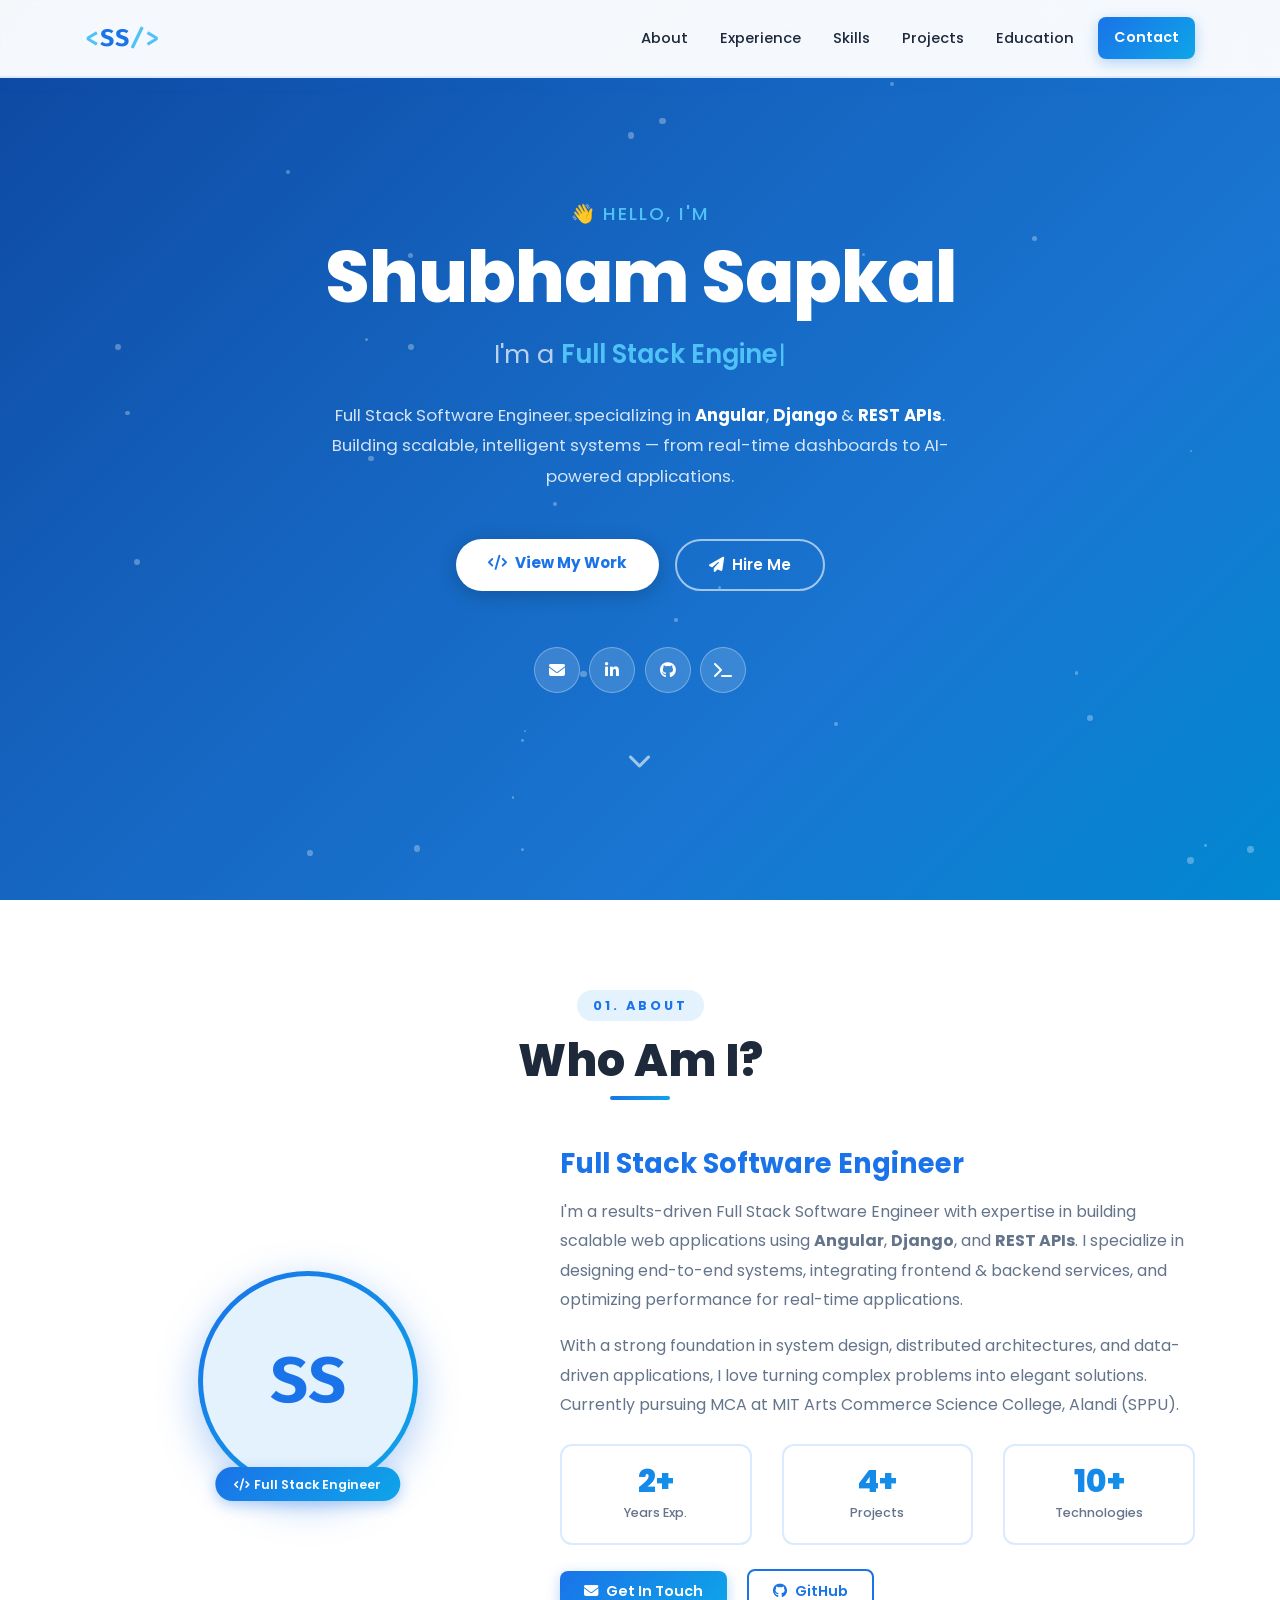
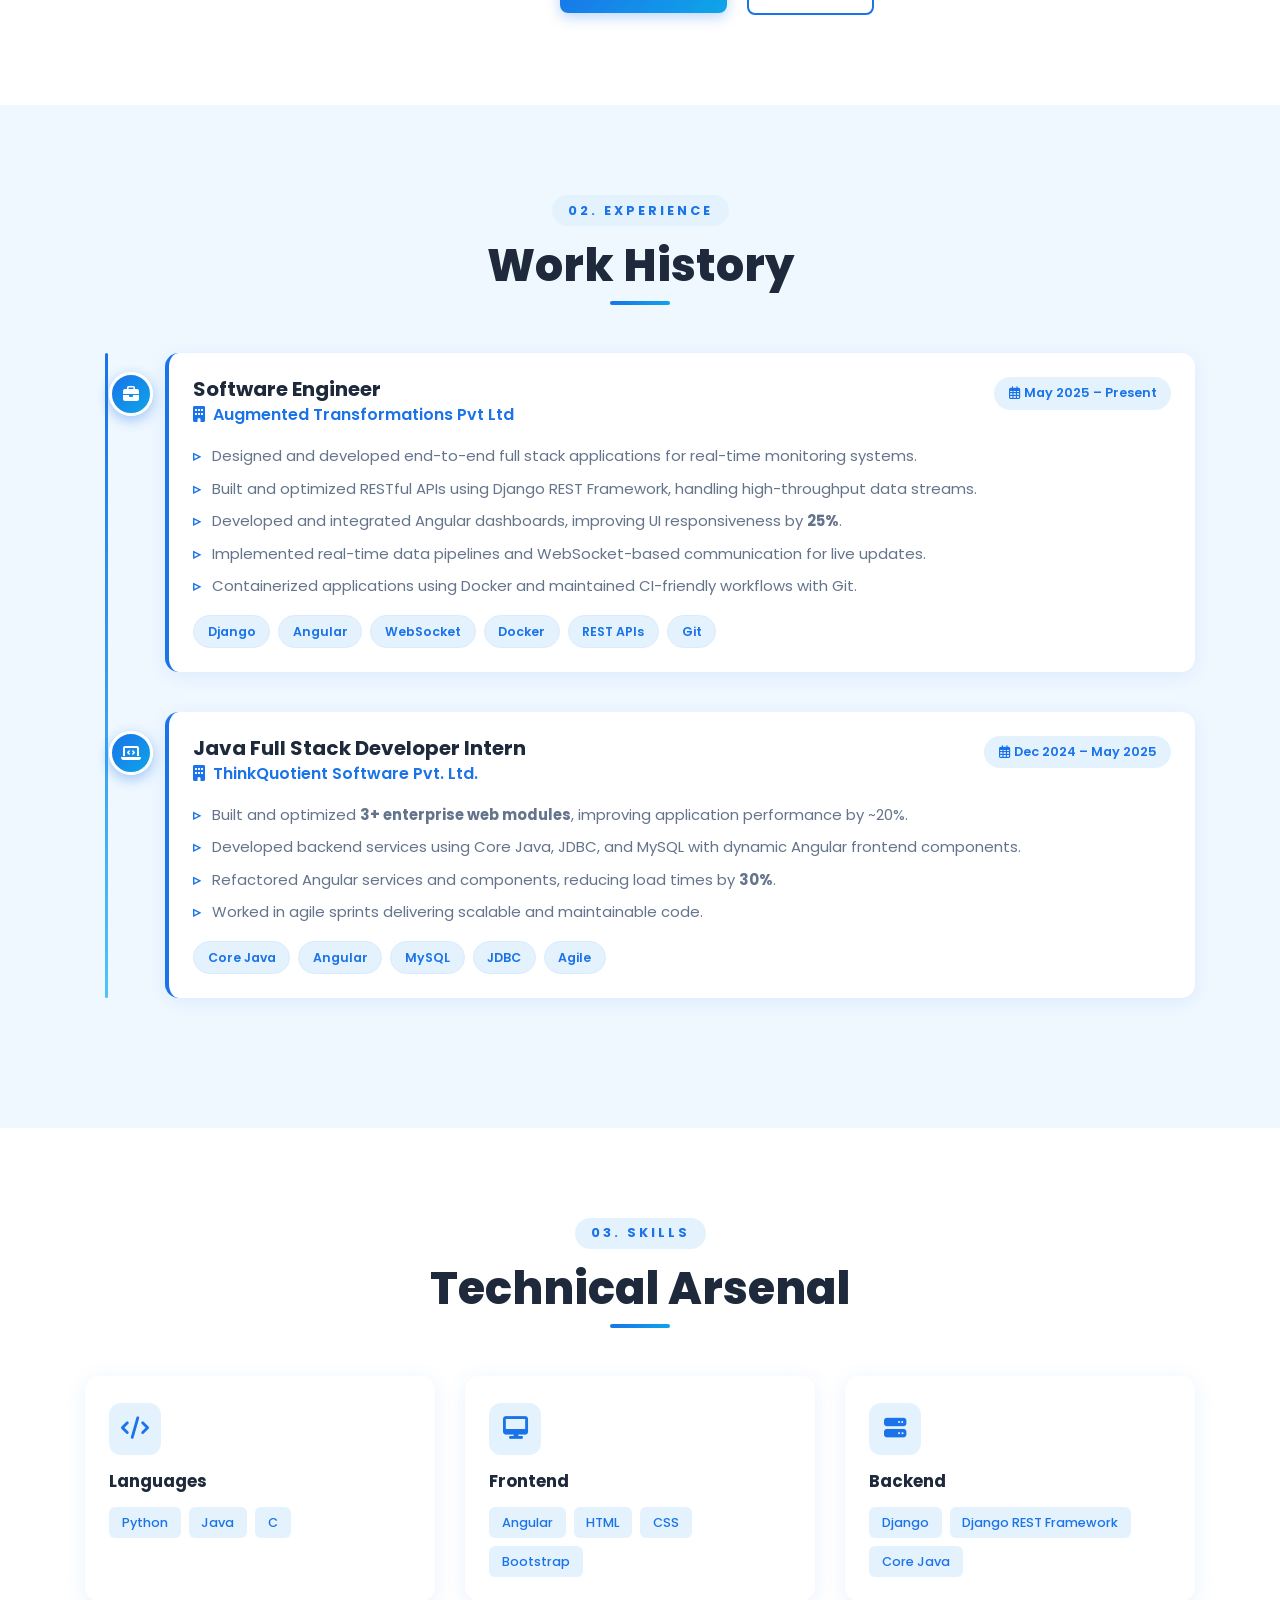
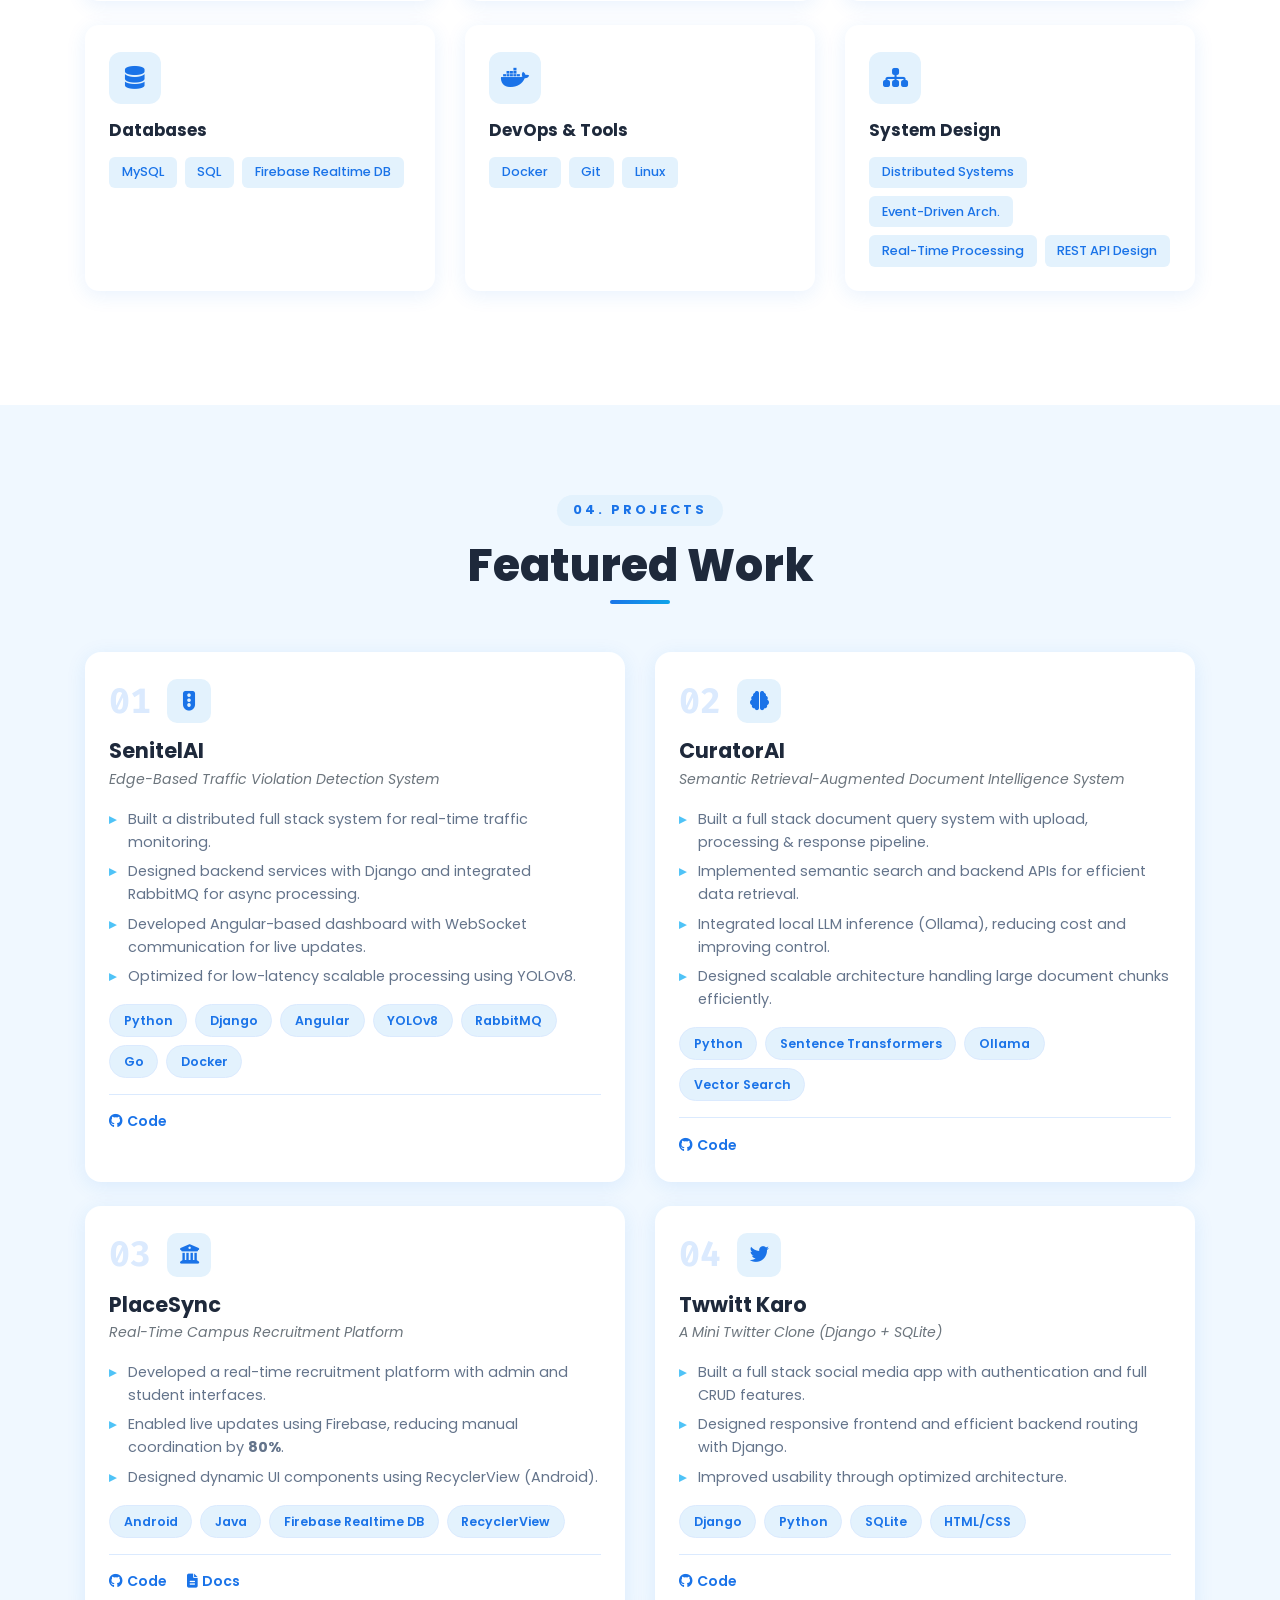
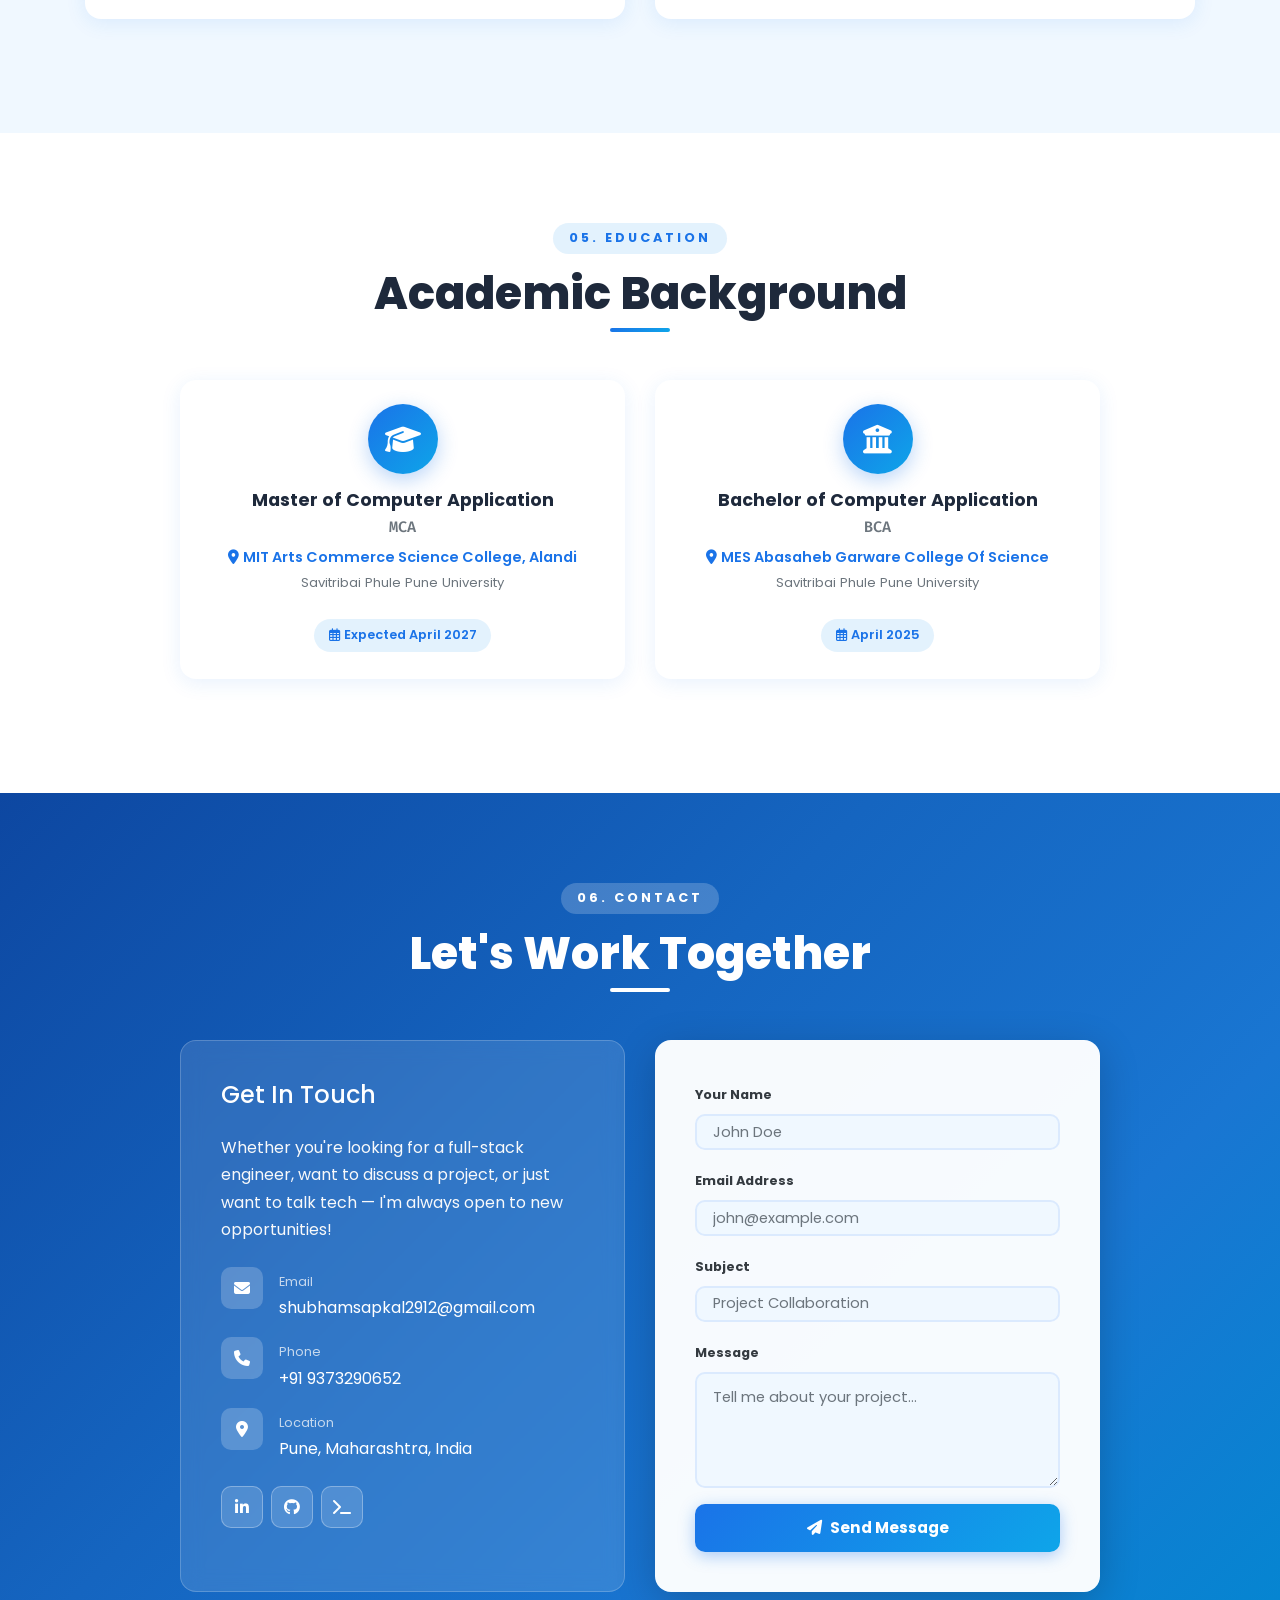
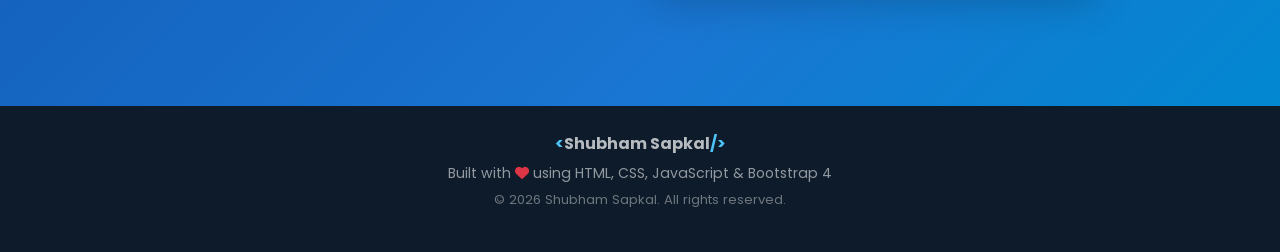
==== index.html @ 5c46eced "updated links" ====
<!DOCTYPE html>
<html lang="en">
<head>
  <meta charset="UTF-8"/>
  <meta name="viewport" content="width=device-width, initial-scale=1.0"/>
  <title>Shubham Sapkal | Full Stack Engineer</title>
  <link rel="stylesheet" href="https://stackpath.bootstrapcdn.com/bootstrap/4.5.2/css/bootstrap.min.css"/>
  <link rel="stylesheet" href="https://cdnjs.cloudflare.com/ajax/libs/font-awesome/6.4.0/css/all.min.css"/>
  <link href="https://fonts.googleapis.com/css2?family=Poppins:wght@300;400;500;600;700;800&family=Fira+Code:wght@400;600&display=swap" rel="stylesheet"/>
  <link rel="stylesheet" href="styles.css"/>
</head>
<body data-spy="scroll" data-target="#mainNavbar" data-offset="80">

<!-- NAVBAR -->
<nav class="navbar navbar-expand-lg navbar-light fixed-top" id="mainNavbar">
  <div class="container">
    <a class="navbar-brand font-weight-bold" href="#hero">
      <span class="brand-bracket">&lt;</span>SS<span class="brand-bracket">/&gt;</span>
    </a>
    <button class="navbar-toggler" type="button" data-toggle="collapse" data-target="#navbarNav">
      <span class="navbar-toggler-icon"></span>
    </button>
    <div class="collapse navbar-collapse" id="navbarNav">
      <ul class="navbar-nav ml-auto align-items-center">
        <li class="nav-item"><a class="nav-link" href="#about">About</a></li>
        <li class="nav-item"><a class="nav-link" href="#experience">Experience</a></li>
        <li class="nav-item"><a class="nav-link" href="#skills">Skills</a></li>
        <li class="nav-item"><a class="nav-link" href="#projects">Projects</a></li>
        <li class="nav-item"><a class="nav-link" href="#education">Education</a></li>
        <li class="nav-item ml-2"><a class="btn btn-primary-custom btn-sm px-3" href="#contact">Contact</a></li>
      </ul>
    </div>
  </div>
</nav>

<!-- HERO -->
<section id="hero" class="hero-section">
  <div class="hero-particles" id="heroParticles"></div>
  <div class="container text-center position-relative">
    <p class="hero-greeting mb-2">👋 Hello, I'm</p>
    <h1 class="hero-name mb-3">Shubham Sapkal</h1>
    <div class="typewriter-wrap mb-4">
      <span class="typing-label">I'm a </span><span id="typingText"></span><span class="cursor-blink">|</span>
    </div>
    <p class="hero-desc mx-auto mb-5">
      Full Stack Software Engineer specializing in <strong>Angular</strong>, <strong>Django</strong> &amp; <strong>REST APIs</strong>.
      Building scalable, intelligent systems — from real-time dashboards to AI-powered applications.
    </p>
    <div class="d-flex justify-content-center flex-wrap mb-5">
      <a href="#projects" class="btn btn-hero-primary mr-3 mb-2"><i class="fas fa-code mr-2"></i>View My Work</a>
      <a href="#contact" class="btn btn-hero-outline mb-2"><i class="fas fa-paper-plane mr-2"></i>Hire Me</a>
    </div>
    <div class="hero-socials d-flex justify-content-center">
      <a href="mailto:shubhamsapkal2912@gmail.com" class="social-btn" title="Email"><i class="fas fa-envelope"></i></a>
      <a href="https://linkedin.com/in/YOUR-PROFILE" target="_blank" class="social-btn" title="LinkedIn"><i class="fab fa-linkedin-in"></i></a>
      <a href="https://github.com/YOUR-USERNAME" target="_blank" class="social-btn" title="GitHub"><i class="fab fa-github"></i></a>
      <a href="https://leetcode.com/YOUR-USERNAME" target="_blank" class="social-btn" title="LeetCode"><i class="fas fa-terminal"></i></a>
    </div>
    <div class="scroll-indicator mt-5"><a href="#about"><i class="fas fa-chevron-down"></i></a></div>
  </div>
</section>

<!-- ABOUT -->
<section id="about" class="section-pad bg-white">
  <div class="container">
    <div class="section-header text-center mb-5">
      <span class="section-tag">01. About</span>
      <h2 class="section-title">Who Am I?</h2>
      <div class="title-line mx-auto"></div>
    </div>
    <div class="row align-items-center">
      <div class="col-lg-5 mb-5 mb-lg-0 text-center">
        <div class="avatar-wrapper mx-auto">
          <div class="avatar-ring">
            <div class="avatar-inner"><span class="avatar-initials">SS</span></div>
          </div>
          <div class="avatar-badge"><i class="fas fa-code mr-1"></i>Full Stack Engineer</div>
        </div>
      </div>
      <div class="col-lg-7">
        <h3 class="about-heading mb-3">Full Stack Software Engineer</h3>
        <p class="about-text">I'm a results-driven Full Stack Software Engineer with expertise in building scalable web applications using <strong>Angular</strong>, <strong>Django</strong>, and <strong>REST APIs</strong>. I specialize in designing end-to-end systems, integrating frontend &amp; backend services, and optimizing performance for real-time applications.</p>
        <p class="about-text">With a strong foundation in system design, distributed architectures, and data-driven applications, I love turning complex problems into elegant solutions. Currently pursuing MCA at MIT Arts Commerce Science College, Alandi (SPPU).</p>
        <div class="row mt-4">
          <div class="col-4 text-center"><div class="stat-card"><div class="stat-number">2+</div><div class="stat-label">Years Exp.</div></div></div>
          <div class="col-4 text-center"><div class="stat-card"><div class="stat-number">4+</div><div class="stat-label">Projects</div></div></div>
          <div class="col-4 text-center"><div class="stat-card"><div class="stat-number">10+</div><div class="stat-label">Technologies</div></div></div>
        </div>
        <div class="mt-4">
          <a href="mailto:shubhamsapkal2912@gmail.com" class="btn btn-primary-custom mr-3"><i class="fas fa-envelope mr-2"></i>Get In Touch</a>
          <a href="https://github.com/YOUR-USERNAME" target="_blank" class="btn btn-outline-custom"><i class="fab fa-github mr-2"></i>GitHub</a>
        </div>
      </div>
    </div>
  </div>
</section>

<!-- EXPERIENCE -->
<section id="experience" class="section-pad bg-light-custom">
  <div class="container">
    <div class="section-header text-center mb-5">
      <span class="section-tag">02. Experience</span>
      <h2 class="section-title">Work History</h2>
      <div class="title-line mx-auto"></div>
    </div>
    <div class="timeline">
      <!-- Job 1 -->
      <div class="timeline-item animate-on-scroll">
        <div class="timeline-dot"><i class="fas fa-briefcase"></i></div>
        <div class="timeline-card card border-0 shadow-sm">
          <div class="card-body p-4">
            <div class="d-flex flex-wrap justify-content-between align-items-start mb-2">
              <div>
                <h4 class="exp-title mb-1">Software Engineer</h4>
                <h5 class="exp-company mb-1"><i class="fas fa-building mr-2"></i>Augmented Transformations Pvt Ltd</h5>
              </div>
              <span class="badge-date"><i class="far fa-calendar-alt mr-1"></i>May 2025 – Present</span>
            </div>
            <ul class="exp-list mt-3">
              <li>Designed and developed end-to-end full stack applications for real-time monitoring systems.</li>
              <li>Built and optimized RESTful APIs using Django REST Framework, handling high-throughput data streams.</li>
              <li>Developed and integrated Angular dashboards, improving UI responsiveness by <strong>25%</strong>.</li>
              <li>Implemented real-time data pipelines and WebSocket-based communication for live updates.</li>
              <li>Containerized applications using Docker and maintained CI-friendly workflows with Git.</li>
            </ul>
            <div class="tech-pills mt-3">
              <span>Django</span><span>Angular</span><span>WebSocket</span><span>Docker</span><span>REST APIs</span><span>Git</span>
            </div>
          </div>
        </div>
      </div>
      <!-- Job 2 -->
      <div class="timeline-item animate-on-scroll">
        <div class="timeline-dot"><i class="fas fa-laptop-code"></i></div>
        <div class="timeline-card card border-0 shadow-sm">
          <div class="card-body p-4">
            <div class="d-flex flex-wrap justify-content-between align-items-start mb-2">
              <div>
                <h4 class="exp-title mb-1">Java Full Stack Developer Intern</h4>
                <h5 class="exp-company mb-1"><i class="fas fa-building mr-2"></i>ThinkQuotient Software Pvt. Ltd.</h5>
              </div>
              <span class="badge-date"><i class="far fa-calendar-alt mr-1"></i>Dec 2024 – May 2025</span>
            </div>
            <ul class="exp-list mt-3">
              <li>Built and optimized <strong>3+ enterprise web modules</strong>, improving application performance by ~20%.</li>
              <li>Developed backend services using Core Java, JDBC, and MySQL with dynamic Angular frontend components.</li>
              <li>Refactored Angular services and components, reducing load times by <strong>30%</strong>.</li>
              <li>Worked in agile sprints delivering scalable and maintainable code.</li>
            </ul>
            <div class="tech-pills mt-3">
              <span>Core Java</span><span>Angular</span><span>MySQL</span><span>JDBC</span><span>Agile</span>
            </div>
          </div>
        </div>
      </div>
    </div>
  </div>
</section>

<!-- SKILLS -->
<section id="skills" class="section-pad bg-white">
  <div class="container">
    <div class="section-header text-center mb-5">
      <span class="section-tag">03. Skills</span>
      <h2 class="section-title">Technical Arsenal</h2>
      <div class="title-line mx-auto"></div>
    </div>
    <div class="row">
      <div class="col-md-6 col-lg-4 mb-4 animate-on-scroll">
        <div class="skill-card card border-0 shadow-sm h-100"><div class="card-body p-4">
          <div class="skill-icon-wrap mb-3"><i class="fas fa-code"></i></div>
          <h5 class="skill-card-title">Languages</h5>
          <div class="skill-tags"><span>Python</span><span>Java</span><span>C</span></div>
        </div></div>
      </div>
      <div class="col-md-6 col-lg-4 mb-4 animate-on-scroll">
        <div class="skill-card card border-0 shadow-sm h-100"><div class="card-body p-4">
          <div class="skill-icon-wrap mb-3"><i class="fas fa-desktop"></i></div>
          <h5 class="skill-card-title">Frontend</h5>
          <div class="skill-tags"><span>Angular</span><span>HTML</span><span>CSS</span><span>Bootstrap</span></div>
        </div></div>
      </div>
      <div class="col-md-6 col-lg-4 mb-4 animate-on-scroll">
        <div class="skill-card card border-0 shadow-sm h-100"><div class="card-body p-4">
          <div class="skill-icon-wrap mb-3"><i class="fas fa-server"></i></div>
          <h5 class="skill-card-title">Backend</h5>
          <div class="skill-tags"><span>Django</span><span>Django REST Framework</span><span>Core Java</span></div>
        </div></div>
      </div>
      <div class="col-md-6 col-lg-4 mb-4 animate-on-scroll">
        <div class="skill-card card border-0 shadow-sm h-100"><div class="card-body p-4">
          <div class="skill-icon-wrap mb-3"><i class="fas fa-database"></i></div>
          <h5 class="skill-card-title">Databases</h5>
          <div class="skill-tags"><span>MySQL</span><span>SQL</span><span>Firebase Realtime DB</span></div>
        </div></div>
      </div>
      <div class="col-md-6 col-lg-4 mb-4 animate-on-scroll">
        <div class="skill-card card border-0 shadow-sm h-100"><div class="card-body p-4">
          <div class="skill-icon-wrap mb-3"><i class="fab fa-docker"></i></div>
          <h5 class="skill-card-title">DevOps &amp; Tools</h5>
          <div class="skill-tags"><span>Docker</span><span>Git</span><span>Linux</span></div>
        </div></div>
      </div>
      <div class="col-md-6 col-lg-4 mb-4 animate-on-scroll">
        <div class="skill-card card border-0 shadow-sm h-100"><div class="card-body p-4">
          <div class="skill-icon-wrap mb-3"><i class="fas fa-sitemap"></i></div>
          <h5 class="skill-card-title">System Design</h5>
          <div class="skill-tags"><span>Distributed Systems</span><span>Event-Driven Arch.</span><span>Real-Time Processing</span><span>REST API Design</span></div>
        </div></div>
      </div>
    </div>
  </div>
</section>

<!-- PROJECTS -->
<section id="projects" class="section-pad bg-light-custom">
  <div class="container">
    <div class="section-header text-center mb-5">
      <span class="section-tag">04. Projects</span>
      <h2 class="section-title">Featured Work</h2>
      <div class="title-line mx-auto"></div>
    </div>
    <div class="row">
      <!-- P1 -->
      <div class="col-lg-6 mb-4 animate-on-scroll">
        <div class="project-card card border-0 shadow-sm h-100"><div class="card-body p-4">
          <div class="d-flex align-items-center mb-3"><div class="proj-num">01</div><div class="proj-icon ml-3"><i class="fas fa-traffic-light"></i></div></div>
          <h4 class="proj-title">SenitelAI</h4>
          <p class="proj-subtitle text-muted mb-3">Edge-Based Traffic Violation Detection System</p>
          <ul class="proj-desc-list">
            <li>Built a distributed full stack system for real-time traffic monitoring.</li>
            <li>Designed backend services with Django and integrated RabbitMQ for async processing.</li>
            <li>Developed Angular-based dashboard with WebSocket communication for live updates.</li>
            <li>Optimized for low-latency scalable processing using YOLOv8.</li>
          </ul>
          <div class="tech-pills mt-3"><span>Python</span><span>Django</span><span>Angular</span><span>YOLOv8</span><span>RabbitMQ</span><span>Go</span><span>Docker</span></div>
          <div class="proj-links mt-3"><a href="https://github.com/shubhamsapkal2912/SenitelAI" target="_blank" class="proj-link"><i class="fab fa-github mr-1"></i>Code</a></div>
        </div></div>
      </div>
      <!-- P2 -->
      <div class="col-lg-6 mb-4 animate-on-scroll">
        <div class="project-card card border-0 shadow-sm h-100"><div class="card-body p-4">
          <div class="d-flex align-items-center mb-3"><div class="proj-num">02</div><div class="proj-icon ml-3"><i class="fas fa-brain"></i></div></div>
          <h4 class="proj-title">CuratorAI</h4>
          <p class="proj-subtitle text-muted mb-3">Semantic Retrieval-Augmented Document Intelligence System</p>
          <ul class="proj-desc-list">
            <li>Built a full stack document query system with upload, processing &amp; response pipeline.</li>
            <li>Implemented semantic search and backend APIs for efficient data retrieval.</li>
            <li>Integrated local LLM inference (Ollama), reducing cost and improving control.</li>
            <li>Designed scalable architecture handling large document chunks efficiently.</li>
          </ul>
          <div class="tech-pills mt-3"><span>Python</span><span>Sentence Transformers</span><span>Ollama</span><span>Vector Search</span></div>
          <div class="proj-links mt-3"><a href="https://github.com/shubhamsapkal2912/CuratorAI" target="_blank" class="proj-link"><i class="fab fa-github mr-1"></i>Code</a></div>
        </div></div>
      </div>
      <!-- P3 -->
      <div class="col-lg-6 mb-4 animate-on-scroll">
        <div class="project-card card border-0 shadow-sm h-100"><div class="card-body p-4">
          <div class="d-flex align-items-center mb-3"><div class="proj-num">03</div><div class="proj-icon ml-3"><i class="fas fa-university"></i></div></div>
          <h4 class="proj-title">PlaceSync</h4>
          <p class="proj-subtitle text-muted mb-3">Real-Time Campus Recruitment Platform</p>
          <ul class="proj-desc-list">
            <li>Developed a real-time recruitment platform with admin and student interfaces.</li>
            <li>Enabled live updates using Firebase, reducing manual coordination by <strong>80%</strong>.</li>
            <li>Designed dynamic UI components using RecyclerView (Android).</li>
          </ul>
          <div class="tech-pills mt-3"><span>Android</span><span>Java</span><span>Firebase Realtime DB</span><span>RecyclerView</span></div>
          <div class="proj-links mt-3">
            <a href="https://github.com/shubhamsapkal2912/Student" target="_blank" class="proj-link mr-3"><i class="fab fa-github mr-1"></i>Code</a>
            <a href="https://github.com/shubhamsapkal2912/admin" target="_blank" class="proj-link"><i class="fas fa-file-alt mr-1"></i>Docs</a>
          </div>
        </div></div>
      </div>
      <!-- P4 -->
      <div class="col-lg-6 mb-4 animate-on-scroll">
        <div class="project-card card border-0 shadow-sm h-100"><div class="card-body p-4">
          <div class="d-flex align-items-center mb-3"><div class="proj-num">04</div><div class="proj-icon ml-3"><i class="fab fa-twitter"></i></div></div>
          <h4 class="proj-title">Twwitt Karo</h4>
          <p class="proj-subtitle text-muted mb-3">A Mini Twitter Clone (Django + SQLite)</p>
          <ul class="proj-desc-list">
            <li>Built a full stack social media app with authentication and full CRUD features.</li>
            <li>Designed responsive frontend and efficient backend routing with Django.</li>
            <li>Improved usability through optimized architecture.</li>
          </ul>
          <div class="tech-pills mt-3"><span>Django</span><span>Python</span><span>SQLite</span><span>HTML/CSS</span></div>
          <div class="proj-links mt-3"><a href="https://github.com/shubhamsapkal2912/Twwitt-Karo" target="_blank" class="proj-link"><i class="fab fa-github mr-1"></i>Code</a></div>
        </div></div>
      </div>
    </div>
  </div>
</section>

<!-- EDUCATION -->
<section id="education" class="section-pad bg-white">
  <div class="container">
    <div class="section-header text-center mb-5">
      <span class="section-tag">05. Education</span>
      <h2 class="section-title">Academic Background</h2>
      <div class="title-line mx-auto"></div>
    </div>
    <div class="row justify-content-center">
      <div class="col-lg-5 mb-4 animate-on-scroll">
        <div class="edu-card card border-0 shadow-sm h-100"><div class="card-body p-4 text-center">
          <div class="edu-icon mb-3"><i class="fas fa-graduation-cap"></i></div>
          <h5 class="edu-degree">Master of Computer Application</h5>
          <p class="edu-degree-short text-muted mb-1">MCA</p>
          <p class="edu-college"><i class="fas fa-map-marker-alt mr-1"></i>MIT Arts Commerce Science College, Alandi</p>
          <p class="edu-univ text-muted small">Savitribai Phule Pune University</p>
          <span class="badge-date mt-2 d-inline-block"><i class="far fa-calendar-alt mr-1"></i>Expected April 2027</span>
        </div></div>
      </div>
      <div class="col-lg-5 mb-4 animate-on-scroll">
        <div class="edu-card card border-0 shadow-sm h-100"><div class="card-body p-4 text-center">
          <div class="edu-icon mb-3"><i class="fas fa-university"></i></div>
          <h5 class="edu-degree">Bachelor of Computer Application</h5>
          <p class="edu-degree-short text-muted mb-1">BCA</p>
          <p class="edu-college"><i class="fas fa-map-marker-alt mr-1"></i>MES Abasaheb Garware College Of Science</p>
          <p class="edu-univ text-muted small">Savitribai Phule Pune University</p>
          <span class="badge-date mt-2 d-inline-block"><i class="far fa-calendar-alt mr-1"></i>April 2025</span>
        </div></div>
      </div>
    </div>
  </div>
</section>

<!-- CONTACT -->
<section id="contact" class="section-pad contact-section">
  <div class="container">
    <div class="section-header text-center mb-5">
      <span class="section-tag section-tag-white">06. Contact</span>
      <h2 class="section-title text-white">Let's Work Together</h2>
      <div class="title-line mx-auto" style="background:#fff;"></div>
    </div>
    <div class="row justify-content-center">
      <div class="col-lg-5 mb-4 animate-on-scroll">
        <div class="contact-info-card h-100">
          <h4 class="mb-4 text-white">Get In Touch</h4>
          <p class="text-light mb-4">Whether you're looking for a full-stack engineer, want to discuss a project, or just want to talk tech — I'm always open to new opportunities!</p>
          <div class="contact-detail-item">
            <div class="contact-det-icon"><i class="fas fa-envelope"></i></div>
            <div>
              <small class="text-light" style="opacity:.75;">Email</small>
              <p class="mb-0"><a href="mailto:shubhamsapkal2912@gmail.com" class="text-white">shubhamsapkal2912@gmail.com</a></p>
            </div>
          </div>
          <div class="contact-detail-item mt-3">
            <div class="contact-det-icon"><i class="fas fa-phone"></i></div>
            <div><small class="text-light" style="opacity:.75;">Phone</small><p class="mb-0 text-white">+91 9373290652</p></div>
          </div>
          <div class="contact-detail-item mt-3">
            <div class="contact-det-icon"><i class="fas fa-map-marker-alt"></i></div>
            <div><small class="text-light" style="opacity:.75;">Location</small><p class="mb-0 text-white">Pune, Maharashtra, India</p></div>
          </div>
          <div class="mt-4 d-flex">
            <a href="https://linkedin.com/in/YOUR-PROFILE" target="_blank" class="contact-social-btn mr-2"><i class="fab fa-linkedin-in"></i></a>
            <a href="https://github.com/YOUR-USERNAME" target="_blank" class="contact-social-btn mr-2"><i class="fab fa-github"></i></a>
            <a href="https://leetcode.com/YOUR-USERNAME" target="_blank" class="contact-social-btn"><i class="fas fa-terminal"></i></a>
          </div>
        </div>
      </div>
      <div class="col-lg-5 mb-4 animate-on-scroll">
        <div class="contact-form-card h-100">
          <form id="contactForm" novalidate>
            <div class="form-group">
              <label class="small font-weight-bold text-dark">Your Name</label>
              <input type="text" class="form-control contact-input" id="contactName" placeholder="John Doe" required/>
            </div>
            <div class="form-group">
              <label class="small font-weight-bold text-dark">Email Address</label>
              <input type="email" class="form-control contact-input" id="contactEmail" placeholder="john@example.com" required/>
            </div>
            <div class="form-group">
              <label class="small font-weight-bold text-dark">Subject</label>
              <input type="text" class="form-control contact-input" id="contactSubject" placeholder="Project Collaboration"/>
            </div>
            <div class="form-group">
              <label class="small font-weight-bold text-dark">Message</label>
              <textarea class="form-control contact-input" id="contactMessage" rows="4" placeholder="Tell me about your project..." required></textarea>
            </div>
            <button type="submit" class="btn btn-send-msg btn-block" id="sendBtn">
              <i class="fas fa-paper-plane mr-2"></i>Send Message
            </button>
          </form>
        </div>
      </div>
    </div>
  </div>
</section>

<!-- FOOTER -->
<footer class="footer py-4">
  <div class="container text-center">
    <p class="mb-1"><span class="brand-bracket-dark">&lt;</span><strong>Shubham Sapkal</strong><span class="brand-bracket-dark">/&gt;</span></p>
    <p class="footer-text mb-0">Built with <i class="fas fa-heart text-danger"></i> using HTML, CSS, JavaScript &amp; Bootstrap 4</p>
    <p class="footer-copy mt-1">&copy; 2026 Shubham Sapkal. All rights reserved.</p>
  </div>
</footer>

<script src="https://code.jquery.com/jquery-3.5.1.slim.min.js"></script>
<script src="https://cdn.jsdelivr.net/npm/popper.js@1.16.1/dist/umd/popper.min.js"></script>
<script src="https://stackpath.bootstrapcdn.com/bootstrap/4.5.2/js/bootstrap.min.js"></script>
<script src="main.js"></script>
</body>
</html>
---- styles.css ----
:root {
  --primary-blue: #1a73e8;
  --light-blue: #4fc3f7;
  --pale-blue: #e3f2fd;
  --pale-blue-2: #f0f8ff;
  --white: #ffffff;
  --dark-text: #1e293b;
  --muted-text: #64748b;
  --border-color: #dbeafe;
  --gradient-primary: linear-gradient(135deg, #1a73e8 0%, #0ea5e9 100%);
  --gradient-hero: linear-gradient(135deg, #0d47a1 0%, #1565c0 40%, #1976d2 70%, #0288d1 100%);
  --shadow-card: 0 4px 20px rgba(26, 115, 232, 0.10);
  --shadow-hover: 0 8px 32px rgba(26, 115, 232, 0.20);
  --transition: all 0.3s ease;
}

* { margin: 0; padding: 0; box-sizing: border-box; }
html { scroll-behavior: smooth; }
body { font-family: 'Poppins', sans-serif; color: var(--dark-text); background: var(--white); overflow-x: hidden; line-height: 1.7; }

::-webkit-scrollbar { width: 6px; }
::-webkit-scrollbar-track { background: var(--pale-blue); }
::-webkit-scrollbar-thumb { background: var(--primary-blue); border-radius: 3px; }

/* ── NAVBAR ── */
#mainNavbar {
  background: rgba(255,255,255,0.96) !important;
  backdrop-filter: blur(12px);
  border-bottom: 2px solid var(--border-color);
  box-shadow: 0 2px 16px rgba(26,115,232,0.08);
  transition: var(--transition);
  padding: 0.8rem 0;
}
#mainNavbar .navbar-brand {
  font-family: 'Fira Code', monospace;
  font-size: 1.5rem; font-weight: 700;
  color: var(--primary-blue) !important;
  letter-spacing: 1px;
}
.brand-bracket { color: var(--light-blue); font-weight: 900; }

#mainNavbar .nav-link {
  color: var(--dark-text) !important;
  font-weight: 500; font-size: 0.92rem;
  padding: 0.5rem 1rem !important;
  position: relative; transition: var(--transition);
}
#mainNavbar .nav-link::after {
  content: ''; position: absolute;
  bottom: 0; left: 50%; transform: translateX(-50%);
  width: 0; height: 2px;
  background: var(--gradient-primary);
  border-radius: 2px; transition: width 0.3s ease;
}
#mainNavbar .nav-link:hover,
#mainNavbar .nav-link.active { color: var(--primary-blue) !important; }
#mainNavbar .nav-link:hover::after,
#mainNavbar .nav-link.active::after { width: 60%; }

/* ── BUTTONS ── */
.btn-primary-custom {
  background: var(--gradient-primary); color: var(--white);
  border: none; border-radius: 8px; padding: 0.65rem 1.5rem;
  font-weight: 600; font-size: 0.9rem; transition: var(--transition);
  box-shadow: 0 4px 14px rgba(26,115,232,0.3);
}
.btn-primary-custom:hover {
  transform: translateY(-2px); box-shadow: 0 6px 20px rgba(26,115,232,0.45);
  color: var(--white); text-decoration: none;
}
.btn-outline-custom {
  background: transparent; color: var(--primary-blue);
  border: 2px solid var(--primary-blue); border-radius: 8px;
  padding: 0.65rem 1.5rem; font-weight: 600; font-size: 0.9rem; transition: var(--transition);
}
.btn-outline-custom:hover {
  background: var(--primary-blue); color: var(--white);
  transform: translateY(-2px); text-decoration: none;
}

/* ── HERO ── */
.hero-section {
  min-height: 100vh; background: var(--gradient-hero);
  position: relative; overflow: hidden;
  padding-top: 80px; display: flex; align-items: center;
}
.hero-particles { position: absolute; inset: 0; overflow: hidden; pointer-events: none; }
.hero-greeting { color: var(--light-blue); font-size: 1.15rem; font-weight: 500; letter-spacing: 2px; text-transform: uppercase; }
.hero-name { color: var(--white); font-size: clamp(2.4rem, 7vw, 4.5rem); font-weight: 800; line-height: 1.1; letter-spacing: -1px; }
.typewriter-wrap { font-size: clamp(1.1rem, 3vw, 1.6rem); color: rgba(255,255,255,0.85); }
.typing-label { color: rgba(255,255,255,0.7); }
#typingText { color: var(--light-blue); font-weight: 600; }
.cursor-blink { color: var(--light-blue); animation: blink 0.75s step-end infinite; }
@keyframes blink { 50% { opacity: 0; } }
.hero-desc { color: rgba(255,255,255,0.82); font-size: 1.05rem; max-width: 640px; line-height: 1.8; }
.hero-desc strong { color: var(--white); }

.btn-hero-primary {
  background: var(--white); color: var(--primary-blue);
  border: none; border-radius: 50px; padding: 0.8rem 2rem;
  font-weight: 700; font-size: 0.95rem; transition: var(--transition);
  box-shadow: 0 4px 20px rgba(0,0,0,0.2);
}
.btn-hero-primary:hover {
  background: var(--pale-blue); transform: translateY(-3px);
  color: var(--primary-blue); text-decoration: none;
}
.btn-hero-outline {
  background: transparent; color: var(--white);
  border: 2px solid rgba(255,255,255,0.6); border-radius: 50px;
  padding: 0.8rem 2rem; font-weight: 600; font-size: 0.95rem; transition: var(--transition);
}
.btn-hero-outline:hover {
  background: rgba(255,255,255,0.15); border-color: var(--white);
  transform: translateY(-3px); color: var(--white); text-decoration: none;
}
.social-btn {
  width: 46px; height: 46px; background: rgba(255,255,255,0.15);
  border: 1px solid rgba(255,255,255,0.3); border-radius: 50%;
  display: inline-flex; align-items: center; justify-content: center;
  color: var(--white); font-size: 1rem; text-decoration: none;
  transition: var(--transition); margin: 0 0.3rem;
}
.social-btn:hover { background: var(--white); color: var(--primary-blue); transform: translateY(-4px); }

.scroll-indicator { animation: bounceDown 1.5s infinite; }
.scroll-indicator a { color: rgba(255,255,255,0.6); font-size: 1.5rem; text-decoration: none; }
.scroll-indicator a:hover { color: var(--white); }
@keyframes bounceDown { 0%, 100% { transform: translateY(0); } 50% { transform: translateY(10px); } }

.particle-dot {
  position: absolute; border-radius: 50%;
  background: rgba(255,255,255,0.3);
  animation: floatDot linear infinite;
}
@keyframes floatDot {
  0% { transform: translateY(0) translateX(0); opacity: 0.7; }
  50% { opacity: 0.3; }
  100% { transform: translateY(-100vh) translateX(30px); opacity: 0; }
}

/* ── SECTIONS ── */
.section-pad { padding: 90px 0; }
.bg-light-custom { background: var(--pale-blue-2); }
.section-tag {
  display: inline-block; color: var(--primary-blue);
  font-size: 0.8rem; font-weight: 700; letter-spacing: 3px;
  text-transform: uppercase; background: var(--pale-blue);
  padding: 0.3rem 1rem; border-radius: 30px; margin-bottom: 0.8rem;
}
.section-tag-white { background: rgba(255,255,255,0.2); color: var(--white); }
.section-title { font-size: clamp(1.8rem, 4vw, 2.8rem); font-weight: 800; color: var(--dark-text); margin-bottom: 0.5rem; }
.title-line { width: 60px; height: 4px; background: var(--gradient-primary); border-radius: 4px; margin-top: 0.5rem; }

/* ── ABOUT ── */
.avatar-wrapper { position: relative; width: 260px; }
.avatar-ring {
  width: 220px; height: 220px; border-radius: 50%;
  background: var(--gradient-primary); padding: 5px; margin: 0 auto;
  box-shadow: 0 12px 40px rgba(26,115,232,0.35);
  animation: pulse-ring 3s ease infinite;
}
@keyframes pulse-ring {
  0%, 100% { box-shadow: 0 12px 40px rgba(26,115,232,0.35), 0 0 0 0 rgba(79,195,247,0.4); }
  50% { box-shadow: 0 12px 40px rgba(26,115,232,0.5), 0 0 0 15px rgba(79,195,247,0); }
}
.avatar-inner { width: 100%; height: 100%; border-radius: 50%; background: var(--pale-blue); display: flex; align-items: center; justify-content: center; }
.avatar-initials { font-size: 4rem; font-weight: 800; color: var(--primary-blue); font-family: 'Fira Code', monospace; }
.avatar-badge {
  position: absolute; bottom: -10px; left: 50%; transform: translateX(-50%);
  background: var(--gradient-primary); color: var(--white);
  font-size: 0.78rem; font-weight: 600; padding: 0.4rem 1.2rem;
  border-radius: 30px; white-space: nowrap;
  box-shadow: 0 4px 14px rgba(26,115,232,0.3);
}
.about-heading { font-size: 1.7rem; font-weight: 700; color: var(--primary-blue); }
.about-text { color: var(--muted-text); font-size: 1rem; line-height: 1.85; margin-bottom: 1rem; }
.stat-card { background: var(--white); border: 2px solid var(--border-color); border-radius: 12px; padding: 1.2rem 0.5rem; transition: var(--transition); }
.stat-card:hover { border-color: var(--primary-blue); box-shadow: var(--shadow-hover); transform: translateY(-4px); }
.stat-number { font-size: 2rem; font-weight: 800; line-height: 1; background: var(--gradient-primary); -webkit-background-clip: text; -webkit-text-fill-color: transparent; background-clip: text; }
.stat-label { font-size: 0.8rem; color: var(--muted-text); margin-top: 0.3rem; font-weight: 500; }

/* ── TIMELINE ── */
.timeline { position: relative; padding-left: 2rem; }
.timeline::before {
  content: ''; position: absolute; left: 20px; top: 0; bottom: 0;
  width: 3px; background: linear-gradient(180deg, var(--primary-blue), var(--light-blue)); border-radius: 3px;
}
.timeline-item { position: relative; padding-left: 3rem; margin-bottom: 2.5rem; }
.timeline-dot {
  position: absolute; left: -8px; top: 1.2rem;
  width: 44px; height: 44px; background: var(--gradient-primary);
  border-radius: 50%; display: flex; align-items: center; justify-content: center;
  color: var(--white); font-size: 1rem;
  box-shadow: 0 4px 14px rgba(26,115,232,0.4); z-index: 1; border: 3px solid var(--white);
}
.timeline-card {
  background: var(--white) !important; border-radius: 14px !important;
  box-shadow: var(--shadow-card) !important; transition: var(--transition);
  border-left: 4px solid var(--primary-blue) !important;
}
.timeline-card:hover { box-shadow: var(--shadow-hover) !important; transform: translateY(-3px); }
.exp-title { font-size: 1.25rem; font-weight: 700; color: var(--dark-text); }
.exp-company { font-size: 1rem; font-weight: 600; color: var(--primary-blue); }
.badge-date { background: var(--pale-blue); color: var(--primary-blue); padding: 0.35rem 0.9rem; border-radius: 30px; font-size: 0.8rem; font-weight: 600; white-space: nowrap; }
.exp-list { list-style: none; padding: 0; }
.exp-list li { position: relative; padding-left: 1.2rem; color: var(--muted-text); font-size: 0.93rem; margin-bottom: 0.5rem; line-height: 1.65; }
.exp-list li::before { content: '▹'; position: absolute; left: 0; color: var(--primary-blue); font-weight: 700; }
.tech-pills { display: flex; flex-wrap: wrap; gap: 0.5rem; }
.tech-pills span { background: var(--pale-blue); color: var(--primary-blue); padding: 0.3rem 0.85rem; border-radius: 30px; font-size: 0.78rem; font-weight: 600; border: 1px solid var(--border-color); transition: var(--transition); }
.tech-pills span:hover { background: var(--primary-blue); color: var(--white); }

/* ── SKILLS ── */
.skill-card { border-radius: 14px !important; background: var(--white); box-shadow: var(--shadow-card) !important; transition: var(--transition); border-top: 3px solid transparent !important; }
.skill-card:hover { border-top-color: var(--primary-blue) !important; box-shadow: var(--shadow-hover) !important; transform: translateY(-5px); }
.skill-icon-wrap { width: 52px; height: 52px; background: var(--pale-blue); border-radius: 12px; display: flex; align-items: center; justify-content: center; font-size: 1.4rem; color: var(--primary-blue); }
.skill-card-title { font-size: 1.05rem; font-weight: 700; color: var(--dark-text); margin-bottom: 1rem; }
.skill-tags { display: flex; flex-wrap: wrap; gap: 0.5rem; }
.skill-tags span { background: var(--pale-blue); color: var(--primary-blue); padding: 0.3rem 0.8rem; border-radius: 6px; font-size: 0.8rem; font-weight: 500; transition: var(--transition); }
.skill-tags span:hover { background: var(--primary-blue); color: var(--white); }

/* ── PROJECTS ── */
.project-card { border-radius: 16px !important; background: var(--white); box-shadow: var(--shadow-card) !important; transition: var(--transition); border-top: 3px solid transparent !important; overflow: hidden; }
.project-card:hover { border-top-color: var(--primary-blue) !important; box-shadow: var(--shadow-hover) !important; transform: translateY(-6px); }
.proj-num { font-family: 'Fira Code', monospace; font-size: 2.2rem; font-weight: 800; color: var(--border-color); line-height: 1; }
.proj-icon { width: 44px; height: 44px; background: var(--pale-blue); border-radius: 10px; display: flex; align-items: center; justify-content: center; color: var(--primary-blue); font-size: 1.2rem; }
.proj-title { font-size: 1.3rem; font-weight: 700; color: var(--dark-text); margin-bottom: 0.2rem; }
.proj-subtitle { font-size: 0.88rem; font-style: italic; }
.proj-desc-list { list-style: none; padding: 0; }
.proj-desc-list li { position: relative; padding-left: 1.2rem; color: var(--muted-text); font-size: 0.9rem; margin-bottom: 0.4rem; line-height: 1.6; }
.proj-desc-list li::before { content: '▸'; position: absolute; left: 0; color: var(--light-blue); font-weight: 700; }
.proj-links { border-top: 1px solid var(--border-color); padding-top: 0.8rem; }
.proj-link { color: var(--primary-blue); font-weight: 600; font-size: 0.88rem; text-decoration: none; transition: var(--transition); }
.proj-link:hover { color: var(--light-blue); text-decoration: none; }

/* ── EDUCATION ── */
.edu-card { border-radius: 16px !important; background: var(--white); box-shadow: var(--shadow-card) !important; transition: var(--transition); border-bottom: 3px solid transparent !important; }
.edu-card:hover { border-bottom-color: var(--primary-blue) !important; box-shadow: var(--shadow-hover) !important; transform: translateY(-5px); }
.edu-icon { width: 70px; height: 70px; background: var(--gradient-primary); border-radius: 50%; display: flex; align-items: center; justify-content: center; font-size: 1.8rem; color: var(--white); margin: 0 auto; box-shadow: 0 6px 20px rgba(26,115,232,0.3); }
.edu-degree { font-size: 1.1rem; font-weight: 700; color: var(--dark-text); margin-bottom: 0.2rem; }
.edu-degree-short { font-family: 'Fira Code', monospace; font-size: 0.95rem; font-weight: 600; }
.edu-college { font-size: 0.9rem; color: var(--primary-blue); font-weight: 600; margin-bottom: 0.2rem; }
.edu-univ { font-size: 0.82rem; }

/* ── CONTACT ── */
.contact-section { background: var(--gradient-hero); position: relative; overflow: hidden; }
.contact-section .section-title { color: var(--white); }
.contact-info-card { background: rgba(255,255,255,0.12); border: 1px solid rgba(255,255,255,0.2); border-radius: 16px; padding: 2.5rem; backdrop-filter: blur(10px); }
.contact-form-card { background: rgba(255,255,255,0.97); border-radius: 16px; padding: 2.5rem; box-shadow: 0 10px 40px rgba(0,0,0,0.2); }
.contact-detail-item { display: flex; align-items: flex-start; gap: 1rem; }
.contact-det-icon { width: 42px; height: 42px; background: rgba(255,255,255,0.2); border-radius: 10px; display: flex; align-items: center; justify-content: center; color: var(--white); font-size: 1rem; flex-shrink: 0; }
.contact-social-btn { width: 42px; height: 42px; background: rgba(255,255,255,0.15); border: 1px solid rgba(255,255,255,0.3); border-radius: 10px; display: inline-flex; align-items: center; justify-content: center; color: var(--white); font-size: 1rem; text-decoration: none; transition: var(--transition); }
.contact-social-btn:hover { background: var(--white); color: var(--primary-blue); transform: translateY(-3px); }
.contact-input { background: var(--pale-blue-2) !important; border: 2px solid var(--border-color) !important; border-radius: 10px !important; padding: 0.75rem 1rem !important; font-size: 0.92rem !important; color: var(--dark-text) !important; transition: var(--transition) !important; }
.contact-input:focus { border-color: var(--primary-blue) !important; box-shadow: 0 0 0 3px rgba(26,115,232,0.15) !important; background: var(--white) !important; }
.btn-send-msg { background: var(--gradient-primary); color: var(--white); border: none; border-radius: 10px; padding: 0.8rem; font-weight: 700; font-size: 0.95rem; transition: var(--transition); box-shadow: 0 4px 16px rgba(26,115,232,0.35); }
.btn-send-msg:hover { transform: translateY(-2px); box-shadow: 0 8px 24px rgba(26,115,232,0.5); color: var(--white); }

/* ── FOOTER ── */
.footer { background: #0d1b2a; color: rgba(255,255,255,0.7); }
.brand-bracket-dark { color: var(--light-blue); font-weight: 700; }
.footer-text { font-size: 0.88rem; color: rgba(255,255,255,0.55); }
.footer-copy { font-size: 0.82rem; color: rgba(255,255,255,0.4); }

/* ── SCROLL ANIMATIONS ── */
.animate-on-scroll { opacity: 0; transform: translateY(30px); transition: opacity 0.6s ease, transform 0.6s ease; }
.animate-on-scroll.visible { opacity: 1; transform: translateY(0); }

/* ── RESPONSIVE ── */
@media (max-width: 991px) {
  .section-pad { padding: 70px 0; }
  .timeline::before { left: 16px; }
  .timeline-dot { left: -10px; width: 38px; height: 38px; font-size: 0.9rem; }
  .timeline-item { padding-left: 2.5rem; }
}
@media (max-width: 767px) {
  .hero-name { font-size: 2.5rem; }
  .section-title { font-size: 1.8rem; }
  .avatar-ring { width: 180px; height: 180px; }
  .avatar-initials { font-size: 3rem; }
}
@media (max-width: 575px) {
  .section-pad { padding: 55px 0; }
  .hero-section { padding-top: 90px; }
}
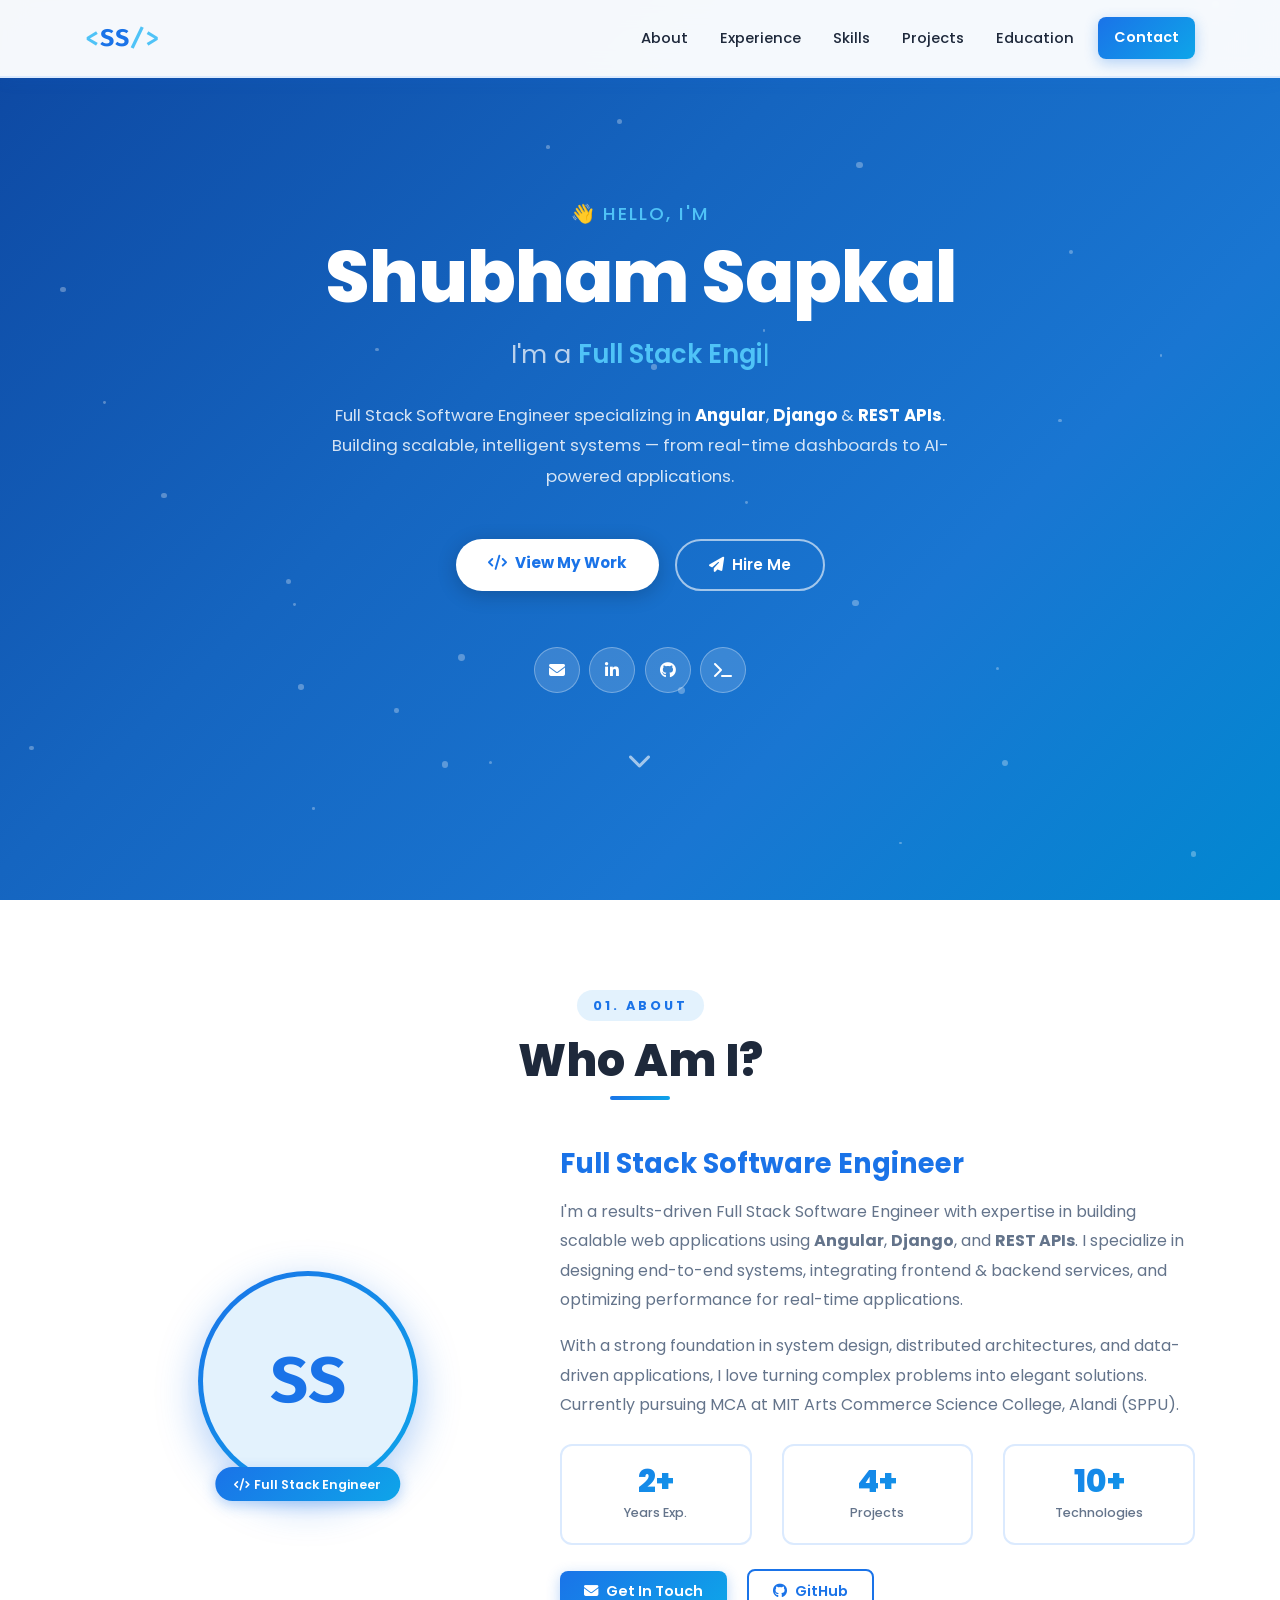
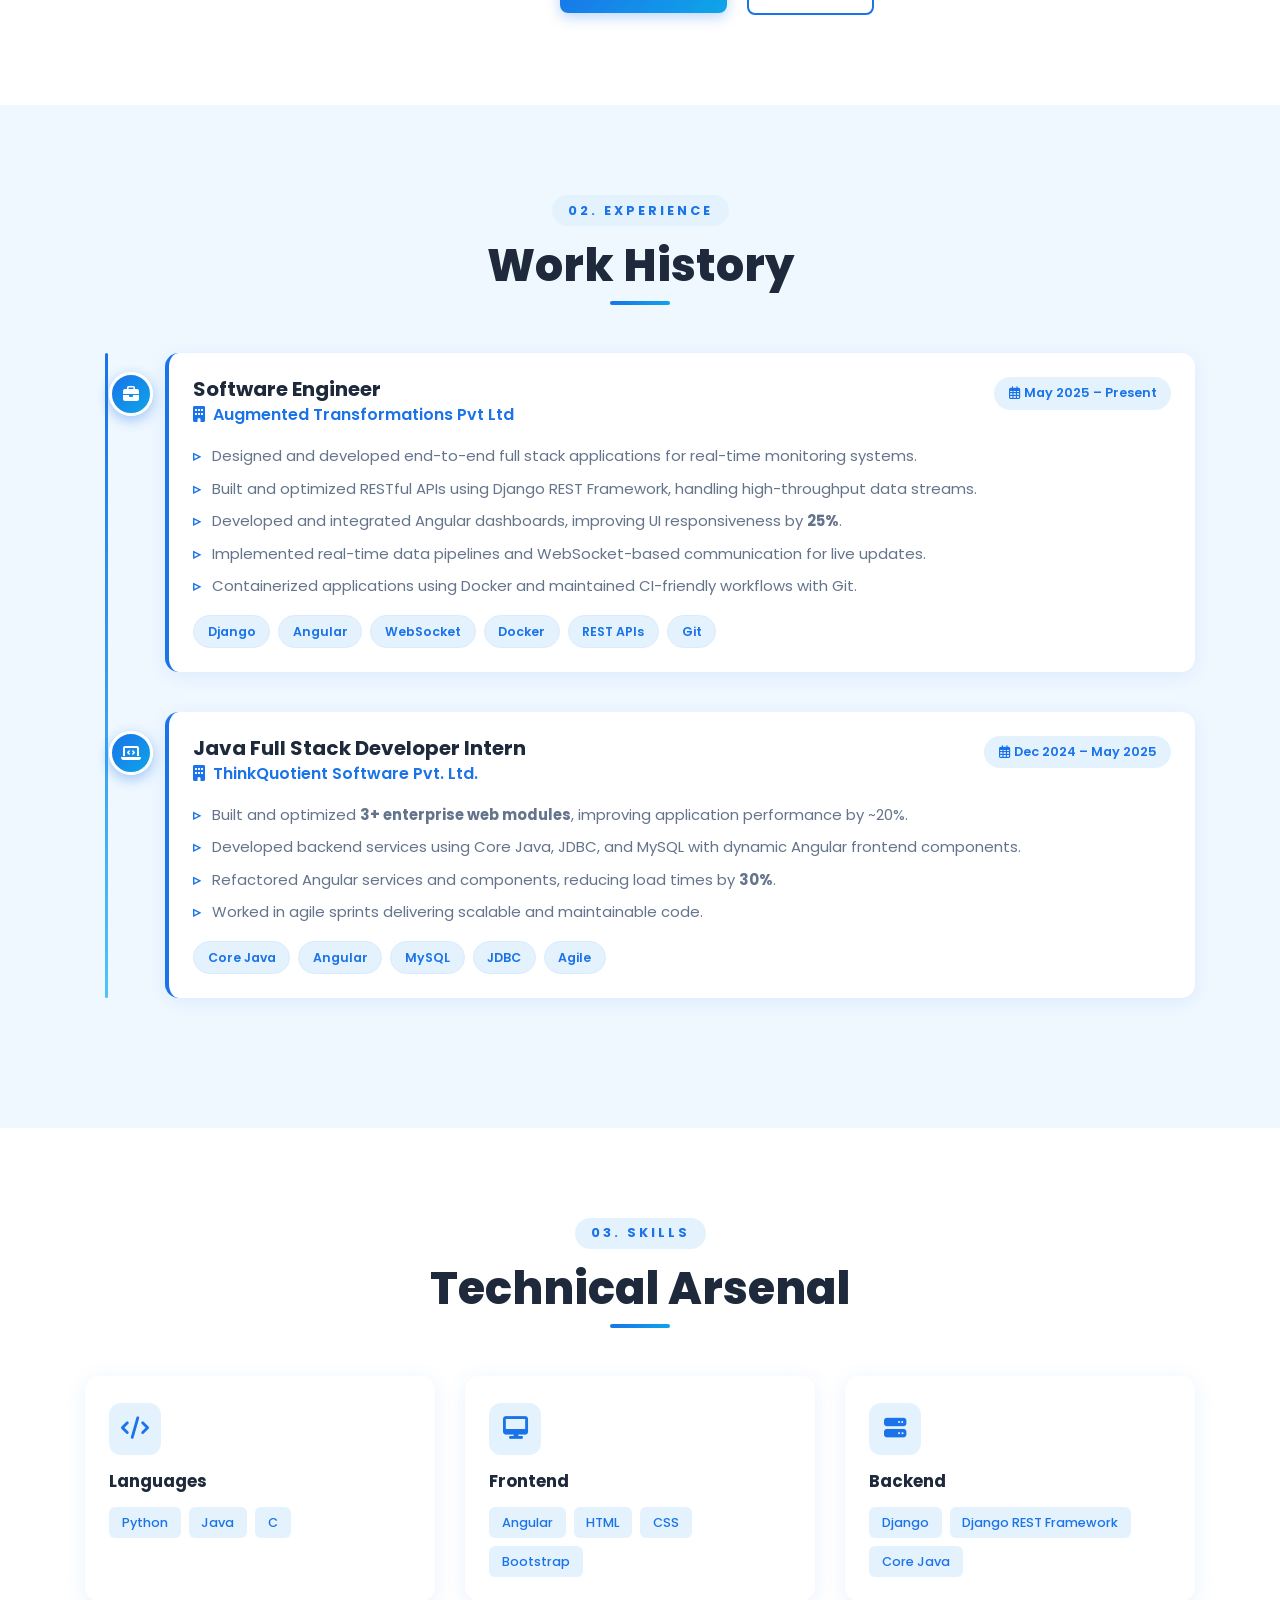
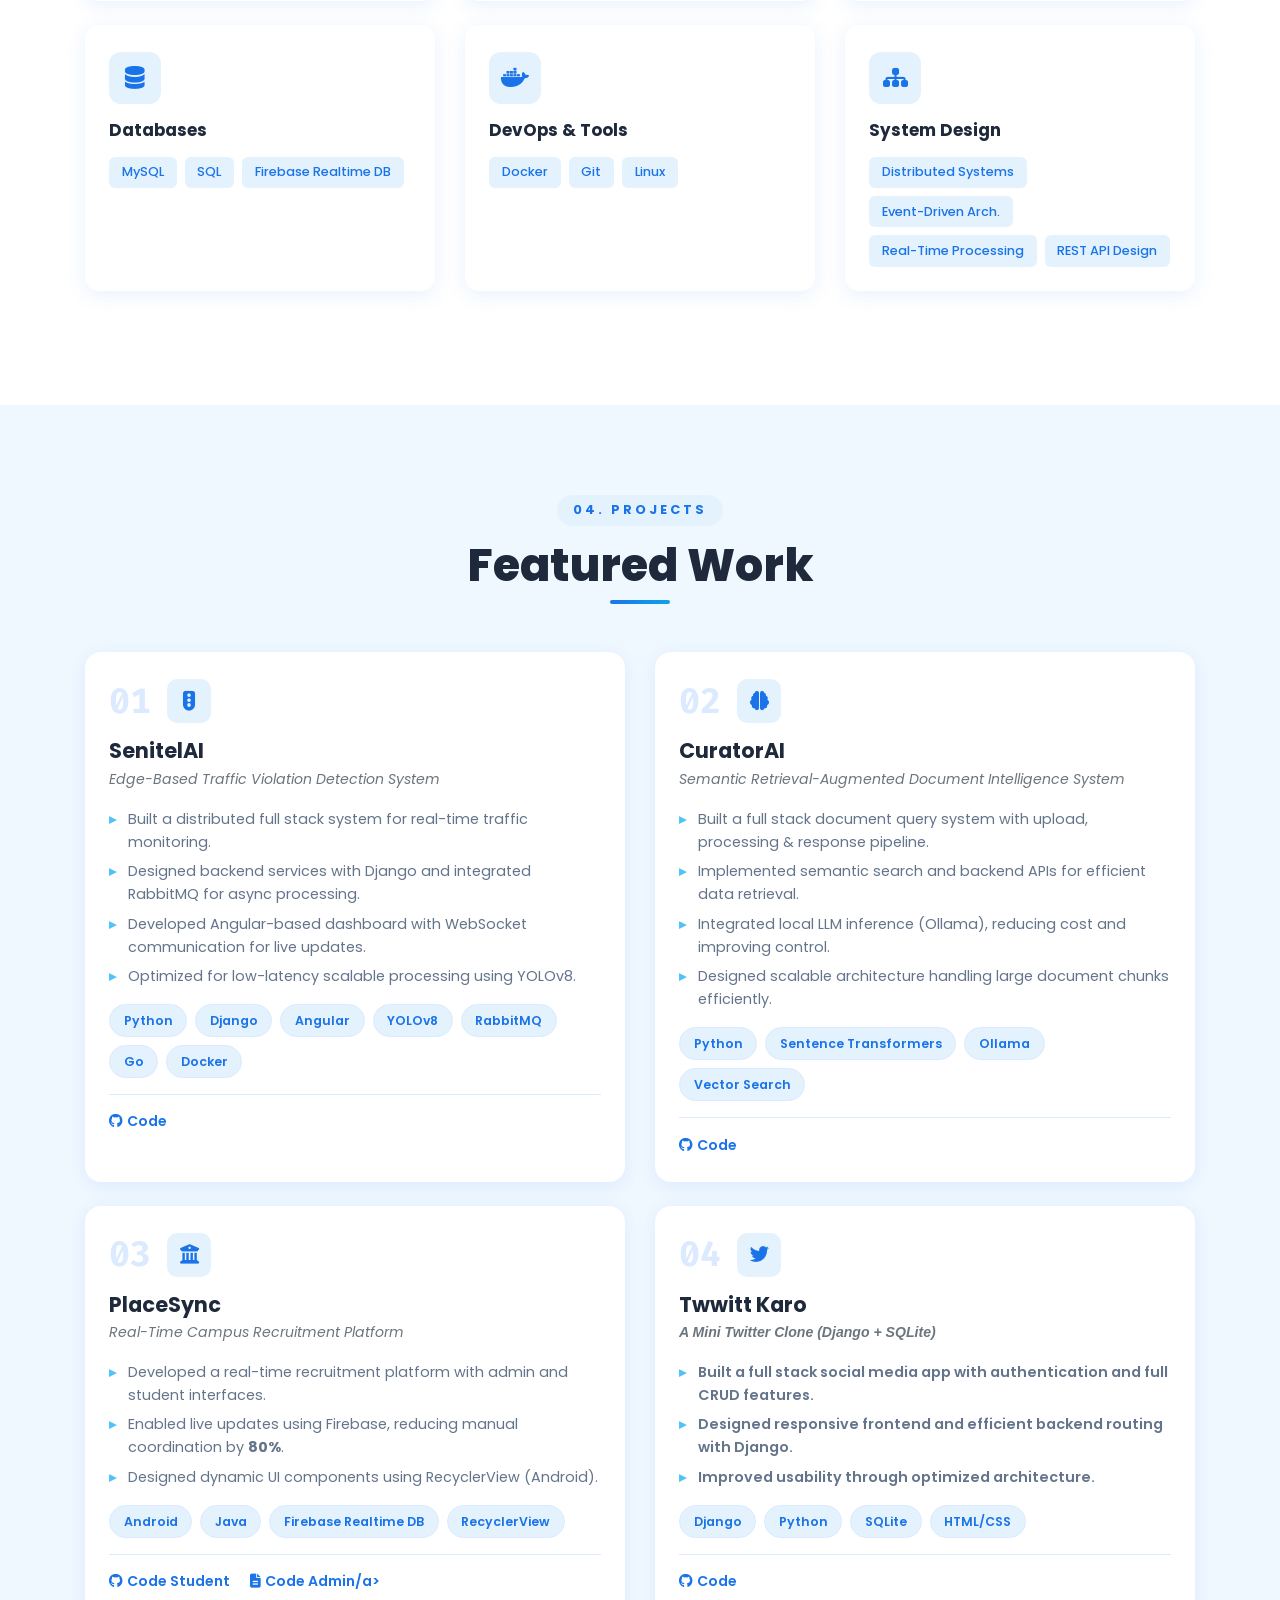
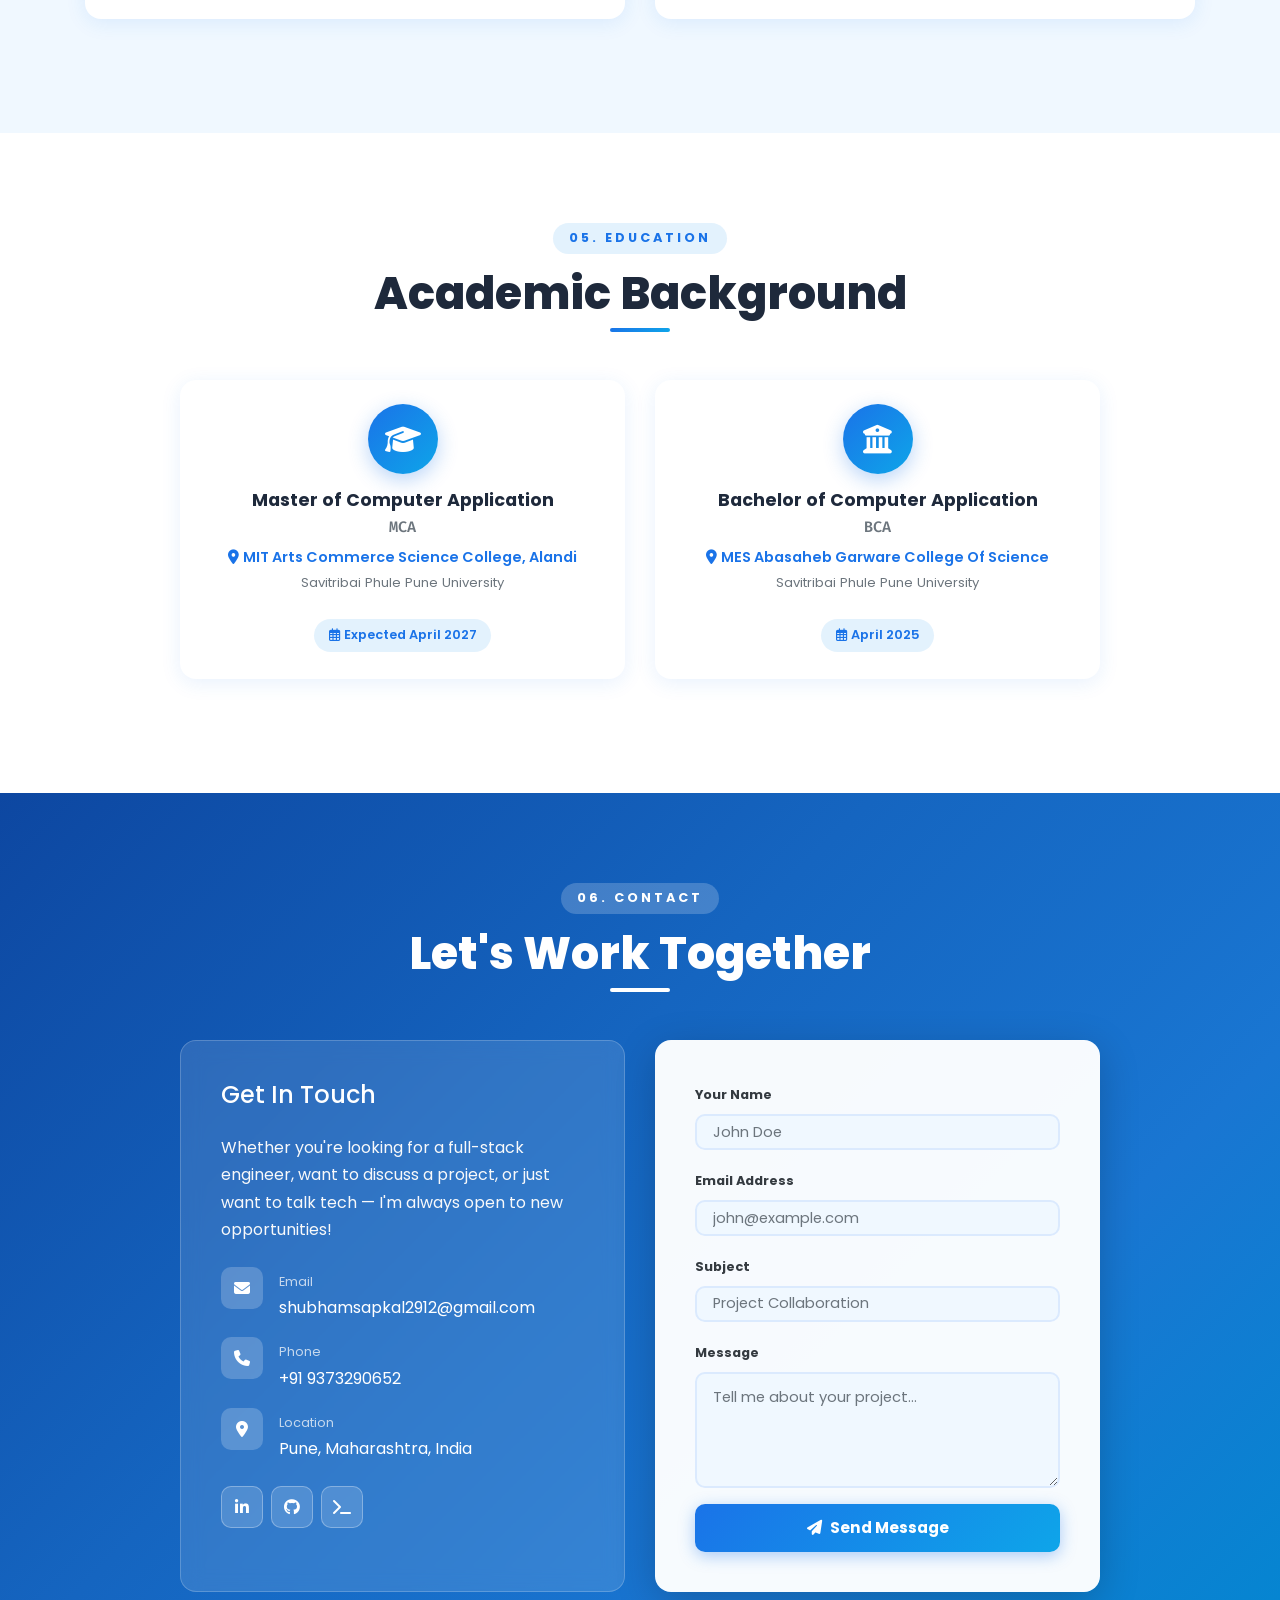
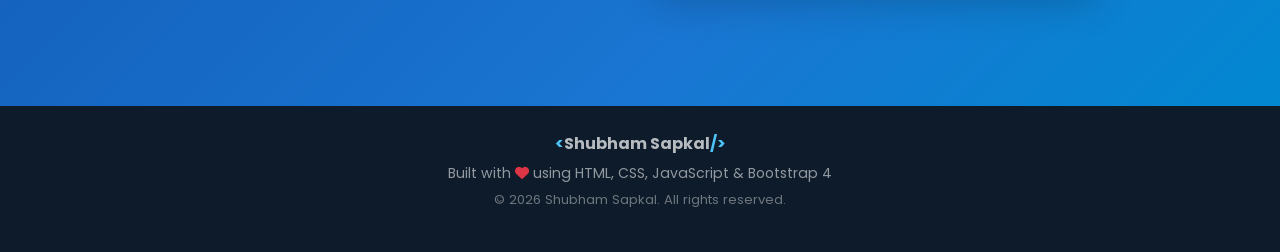
==== commit ebbfb0ca: "updated links" ====
--- a/index.html
+++ b/index.html
@@ -266,8 +266,8 @@
           </ul>
           <div class="tech-pills mt-3"><span>Android</span><span>Java</span><span>Firebase Realtime DB</span><span>RecyclerView</span></div>
           <div class="proj-links mt-3">
-            <a href="https://github.com/shubhamsapkal2912/Student" target="_blank" class="proj-link mr-3"><i class="fab fa-github mr-1"></i>Code</a>
-            <a href="https://github.com/shubhamsapkal2912/admin" target="_blank" class="proj-link"><i class="fas fa-file-alt mr-1"></i>Docs</a>
+            <a href="https://github.com/shubhamsapkal2912/Student" target="_blank" class="proj-link mr-3"><i class="fab fa-github mr-1"></i>Code Student</a>
+            <a href="https://github.com/shubhamsapkal2912/admin" target="_blank" class="proj-link"><i class="fas fa-file-alt mr-1"></i>Code Admin/a>
           </div>
         </div></div>
       </div>
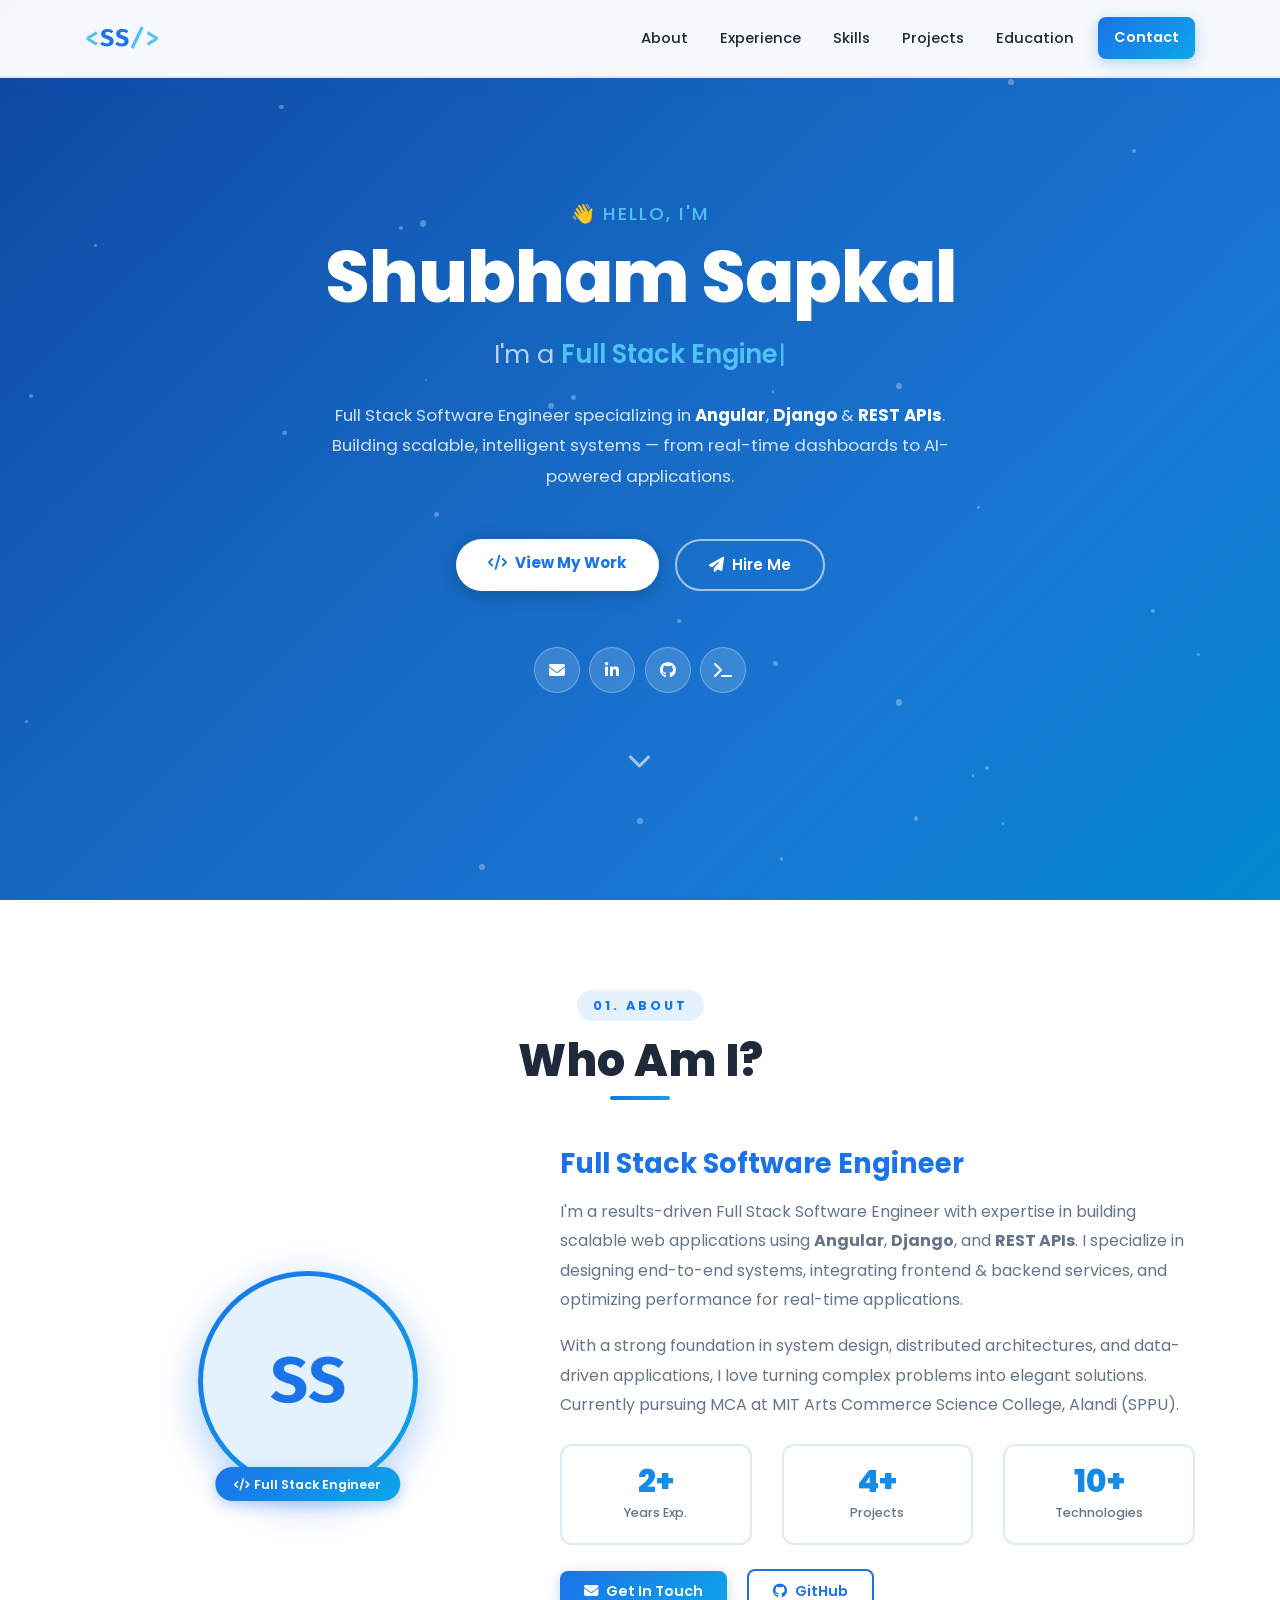
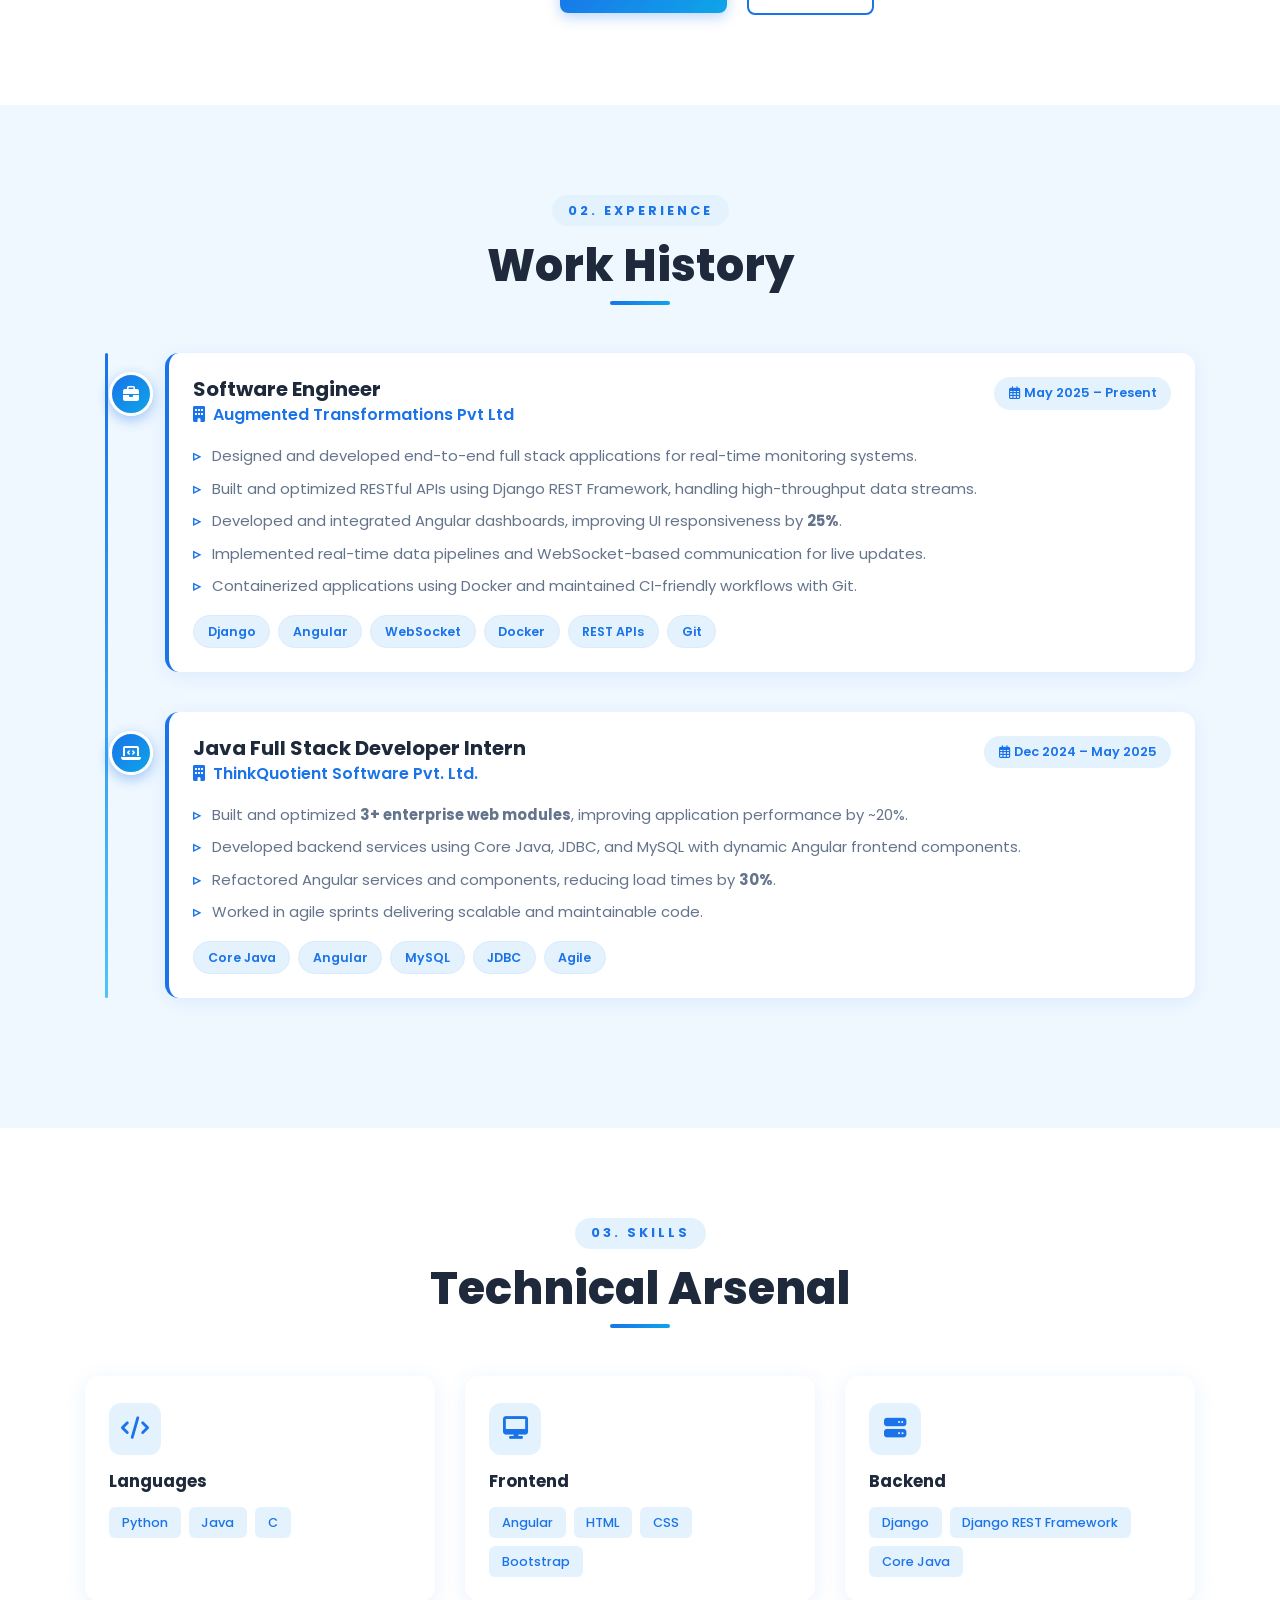
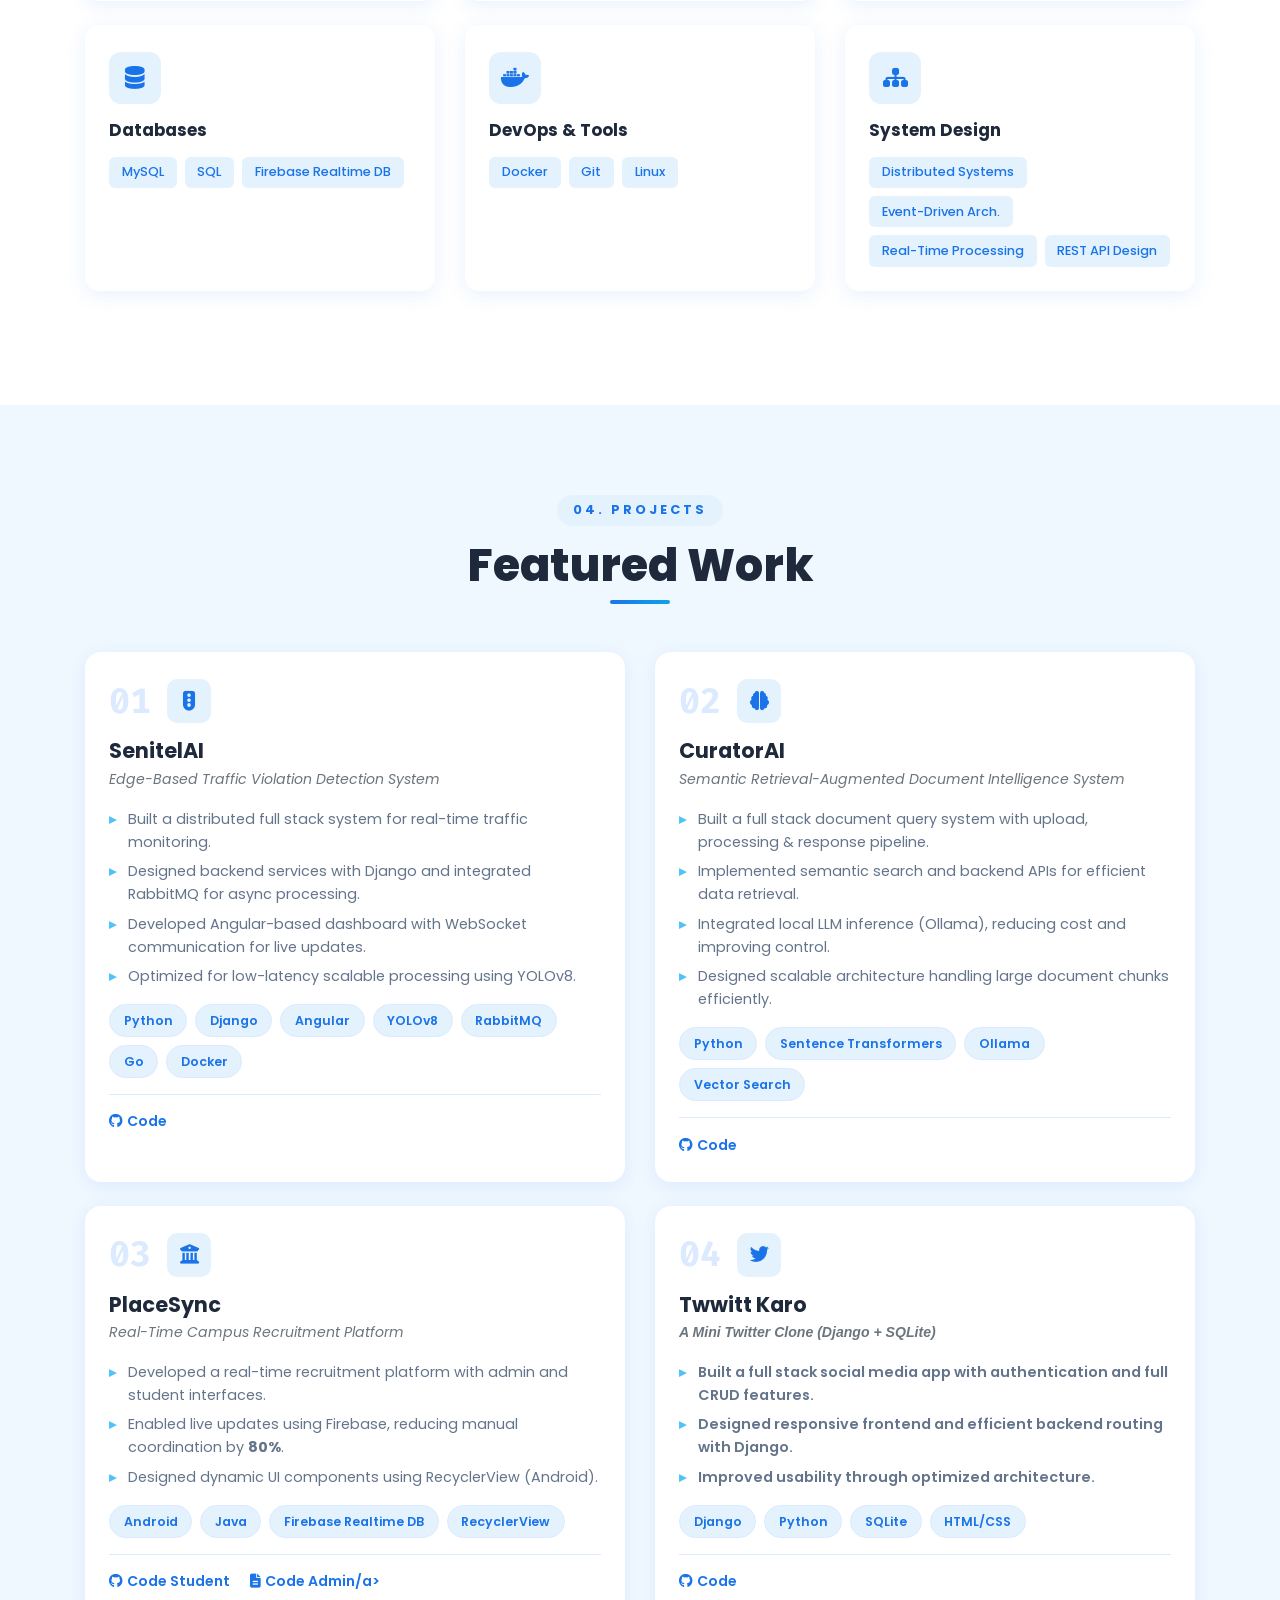
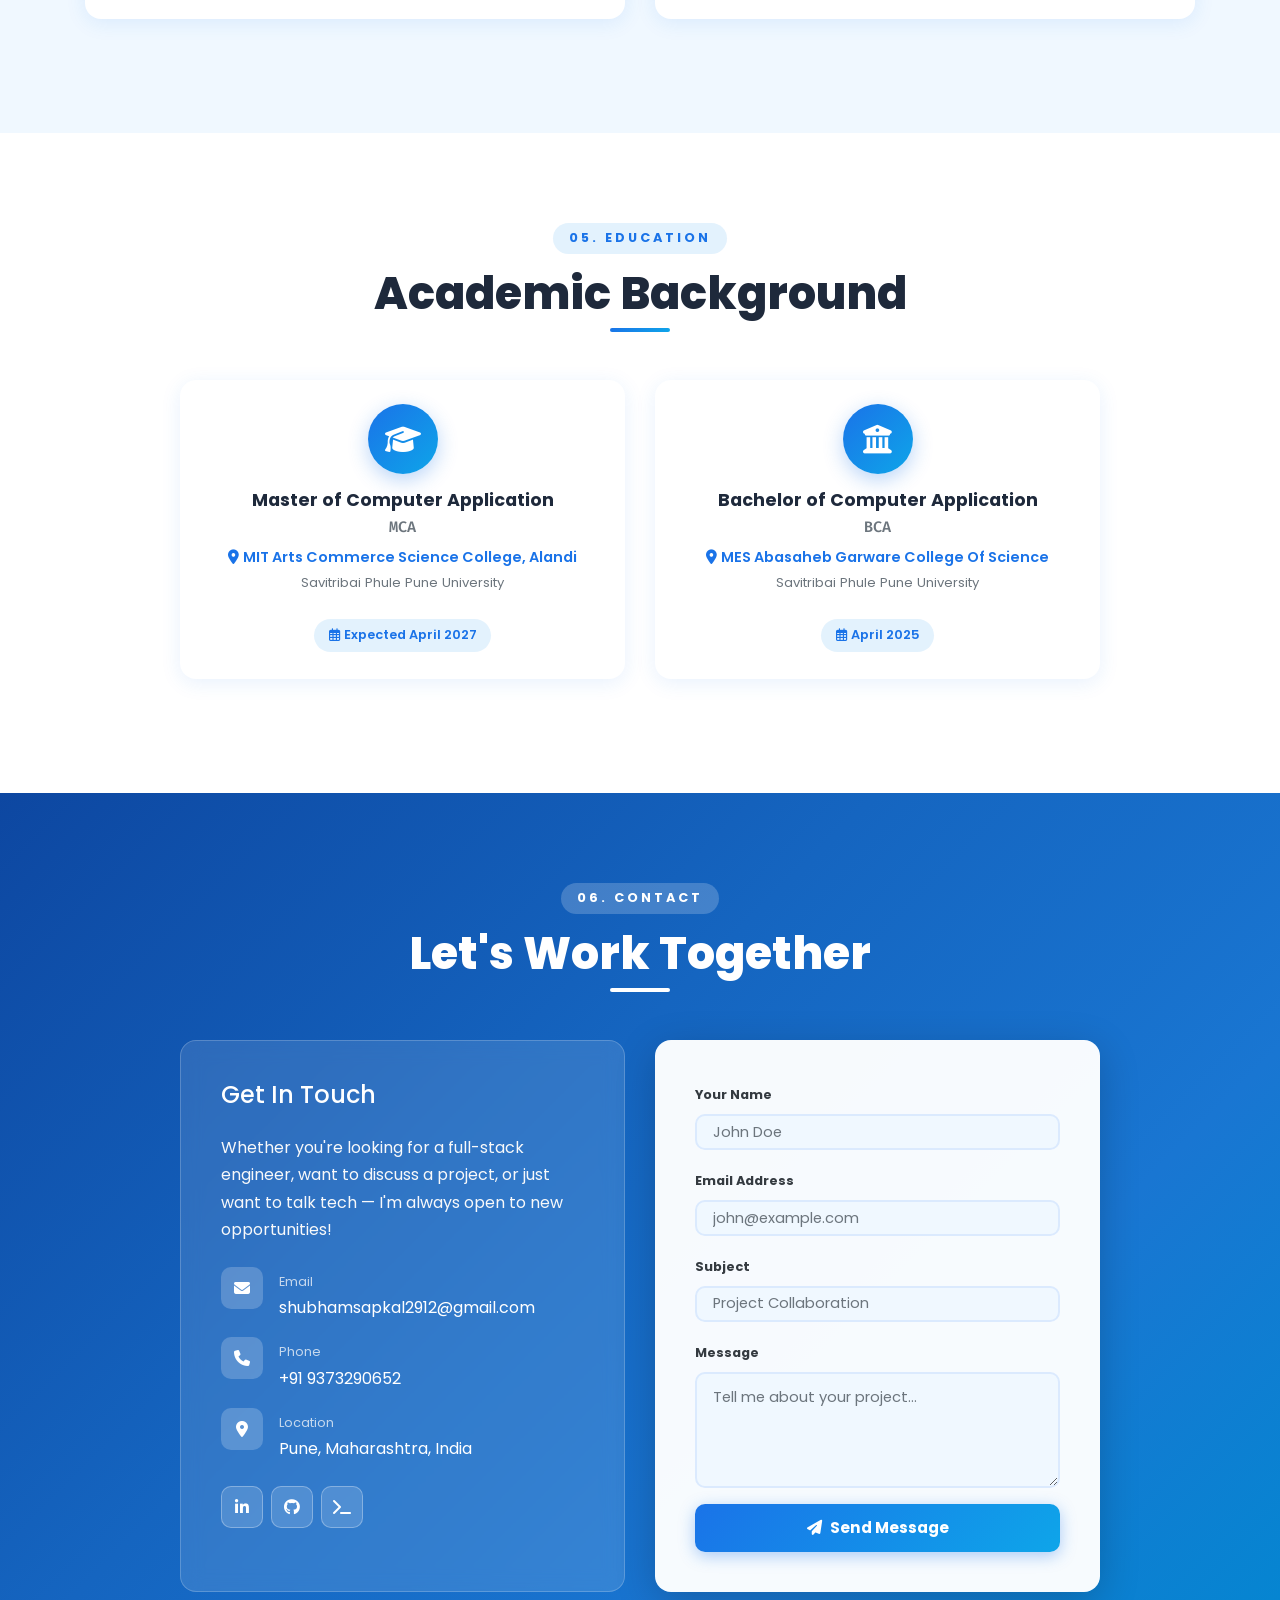
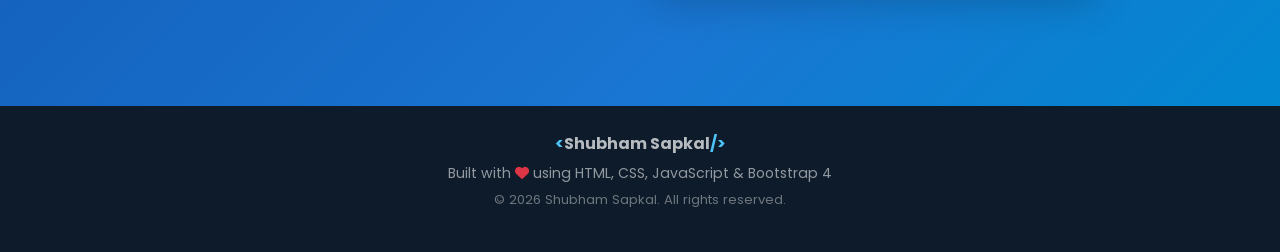
==== commit 411702f5: "links updated" ====
--- a/index.html
+++ b/index.html
@@ -52,9 +52,9 @@
     </div>
     <div class="hero-socials d-flex justify-content-center">
       <a href="mailto:shubhamsapkal2912@gmail.com" class="social-btn" title="Email"><i class="fas fa-envelope"></i></a>
-      <a href="https://linkedin.com/in/YOUR-PROFILE" target="_blank" class="social-btn" title="LinkedIn"><i class="fab fa-linkedin-in"></i></a>
-      <a href="https://github.com/YOUR-USERNAME" target="_blank" class="social-btn" title="GitHub"><i class="fab fa-github"></i></a>
-      <a href="https://leetcode.com/YOUR-USERNAME" target="_blank" class="social-btn" title="LeetCode"><i class="fas fa-terminal"></i></a>
+      <a href="https://www.linkedin.com/in/shubhamsapkal2912/" target="_blank" class="social-btn" title="LinkedIn"><i class="fab fa-linkedin-in"></i></a>
+      <a href="https://github.com/shubhamsapkal2912" target="_blank" class="social-btn" title="GitHub"><i class="fab fa-github"></i></a>
+      <a href="https://leetcode.com/u/shubhamsapkal2912/" target="_blank" class="social-btn" title="LeetCode"><i class="fas fa-terminal"></i></a>
     </div>
     <div class="scroll-indicator mt-5"><a href="#about"><i class="fas fa-chevron-down"></i></a></div>
   </div>
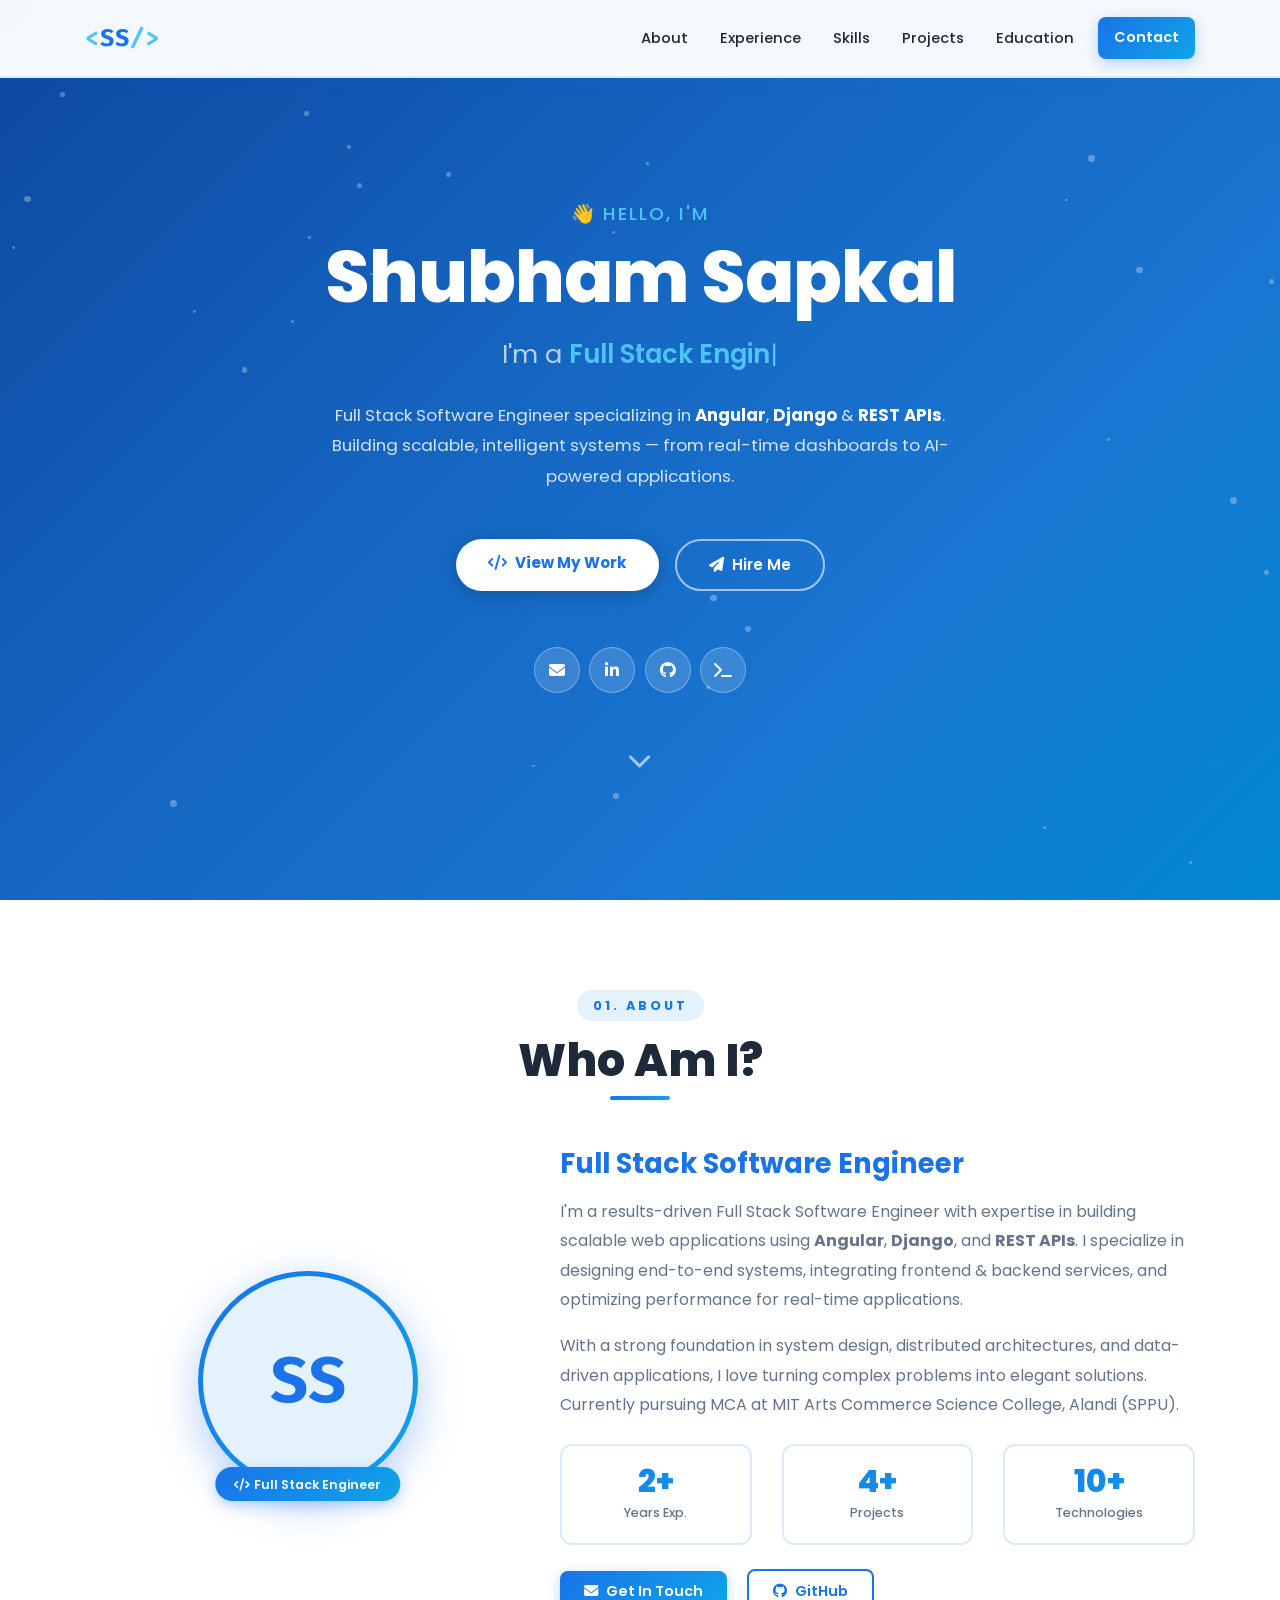
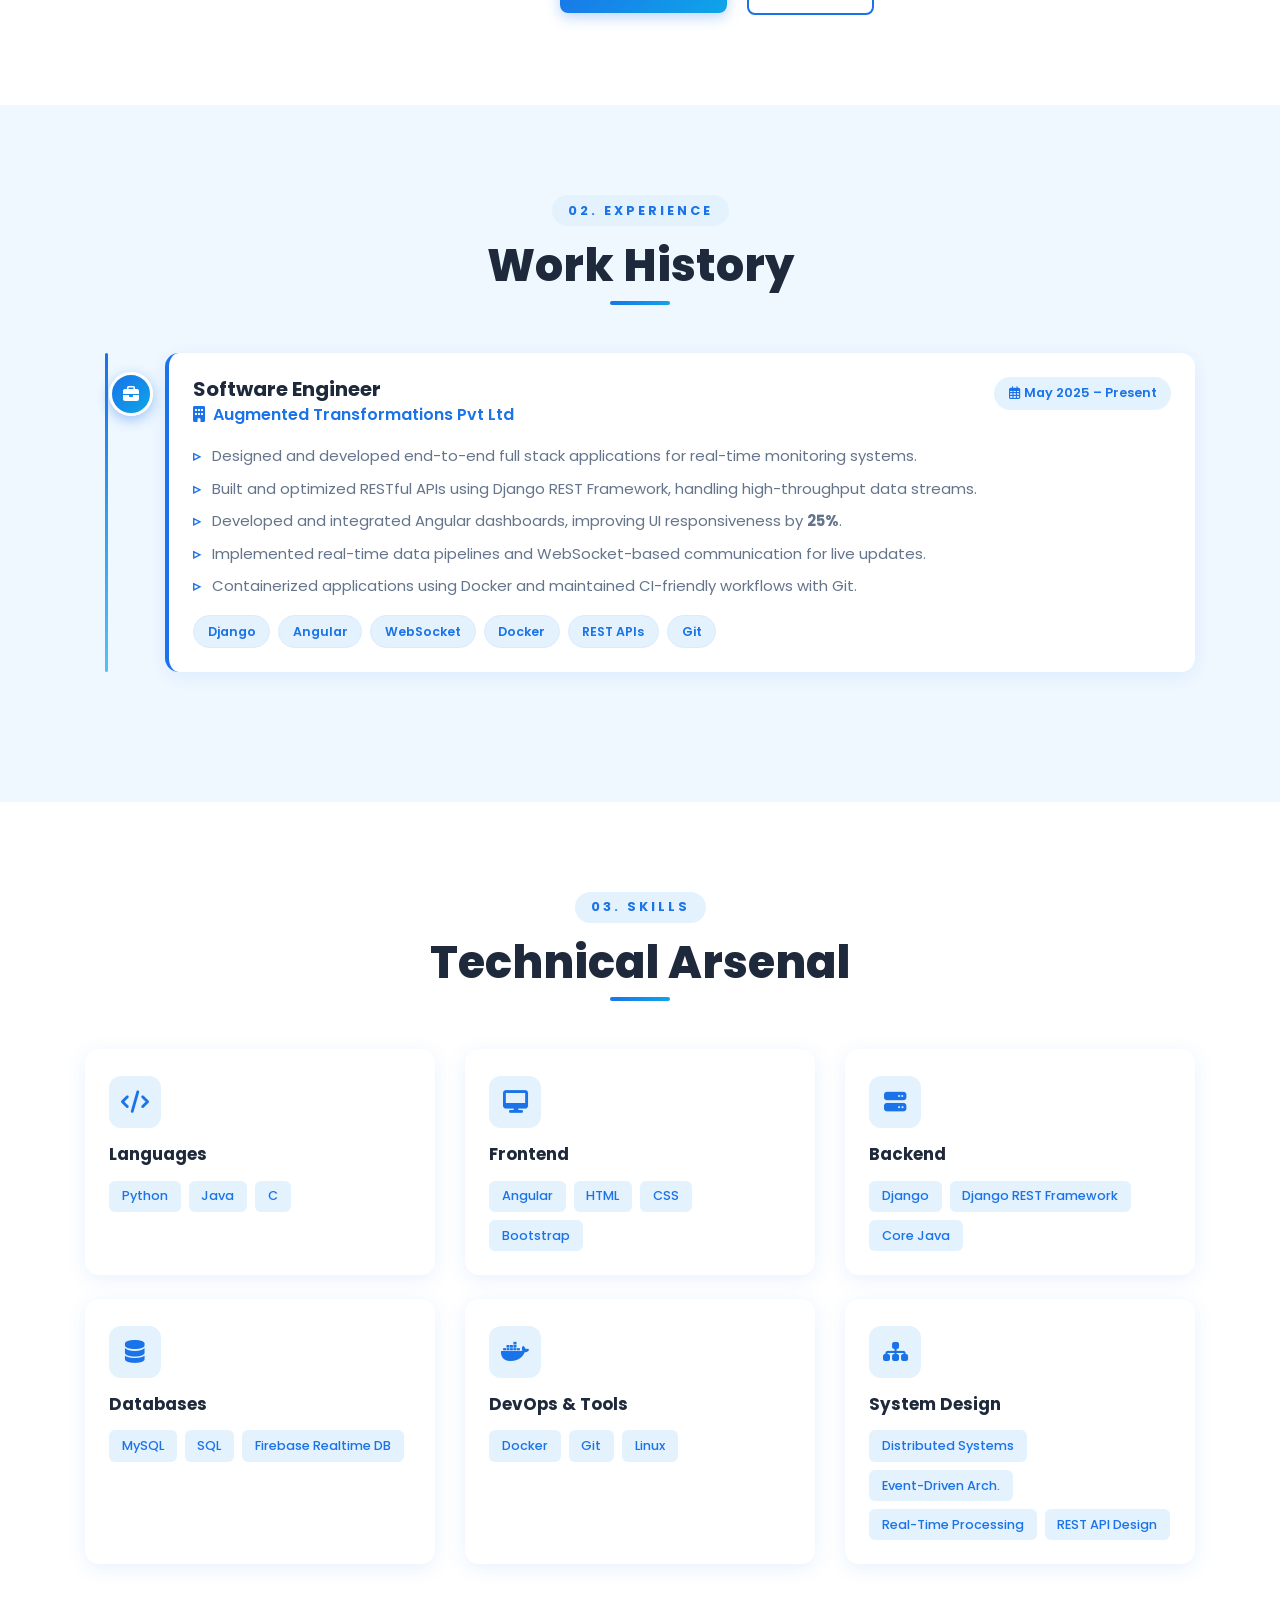
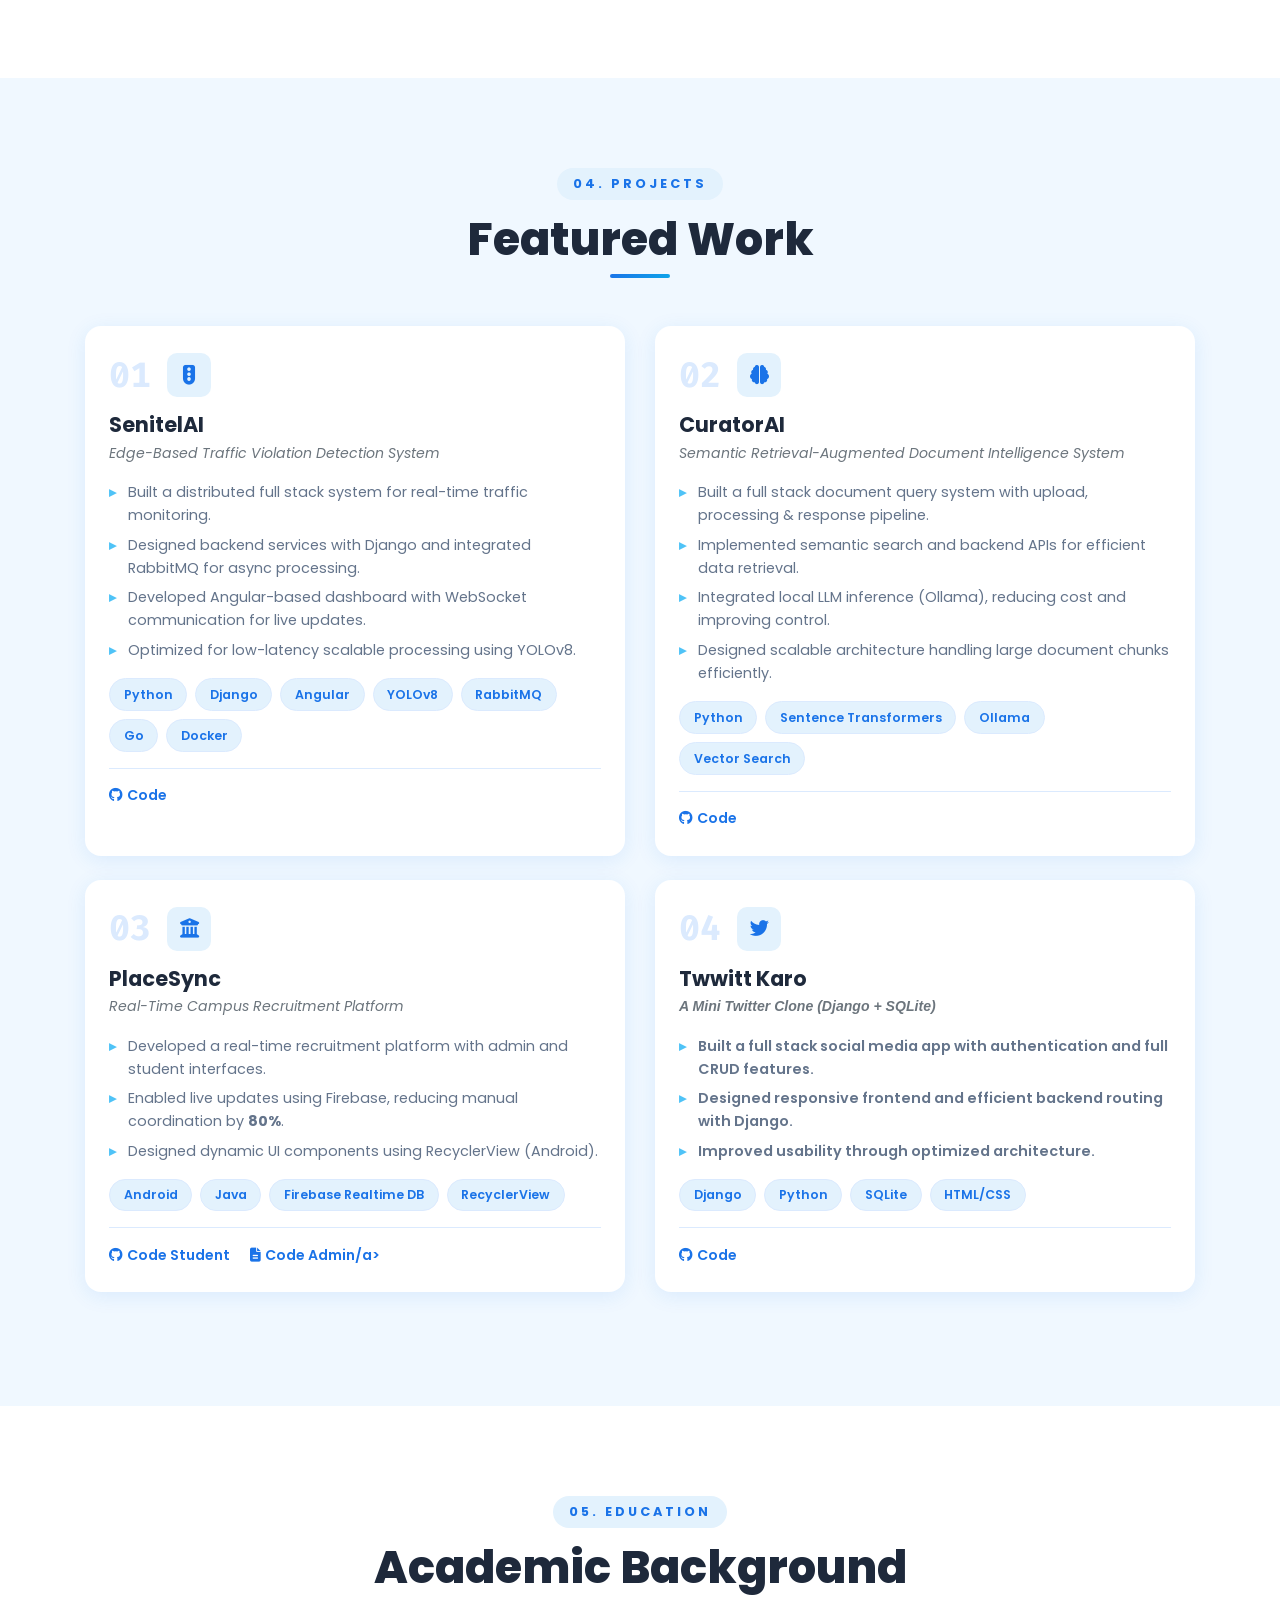
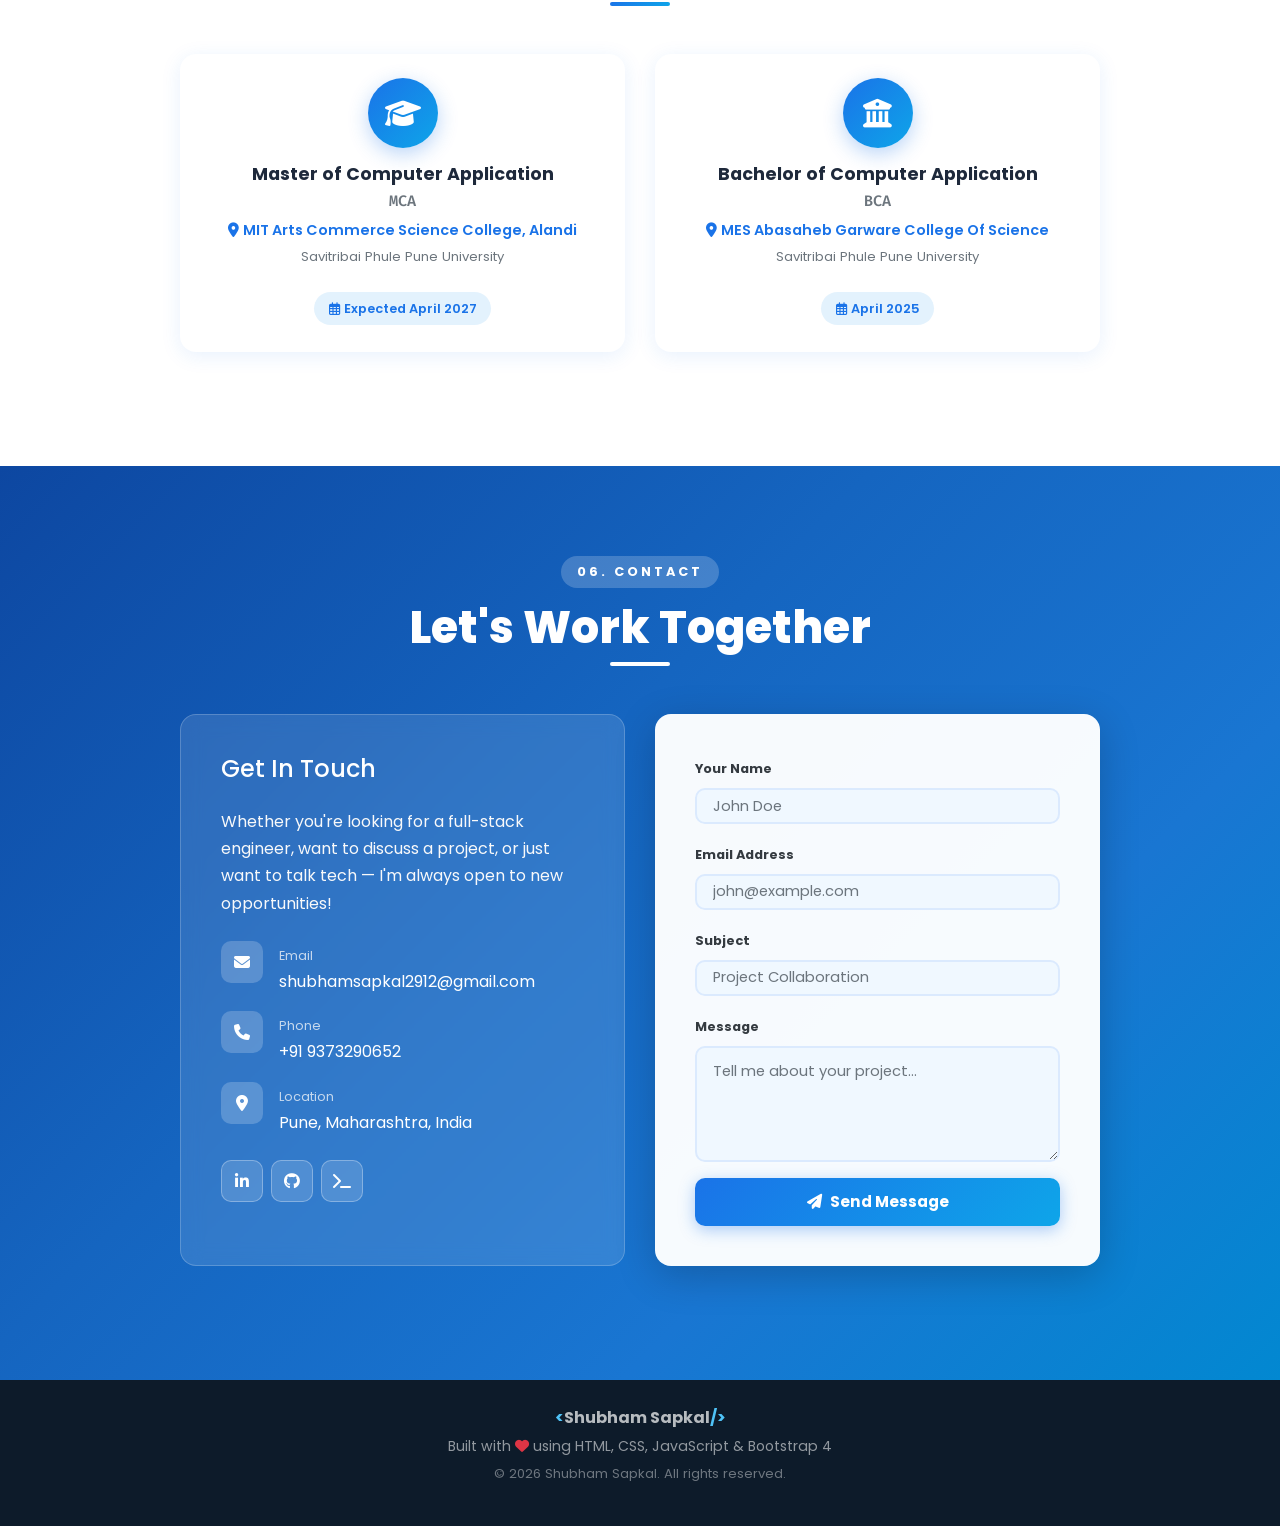
==== commit a2bde7ba: "experience updated" ====
--- a/index.html
+++ b/index.html
@@ -130,7 +130,7 @@
         </div>
       </div>
       <!-- Job 2 -->
-      <div class="timeline-item animate-on-scroll">
+      <!-- <div class="timeline-item animate-on-scroll">
         <div class="timeline-dot"><i class="fas fa-laptop-code"></i></div>
         <div class="timeline-card card border-0 shadow-sm">
           <div class="card-body p-4">
@@ -152,7 +152,7 @@
             </div>
           </div>
         </div>
-      </div>
+      </div> -->
     </div>
   </div>
 </section>
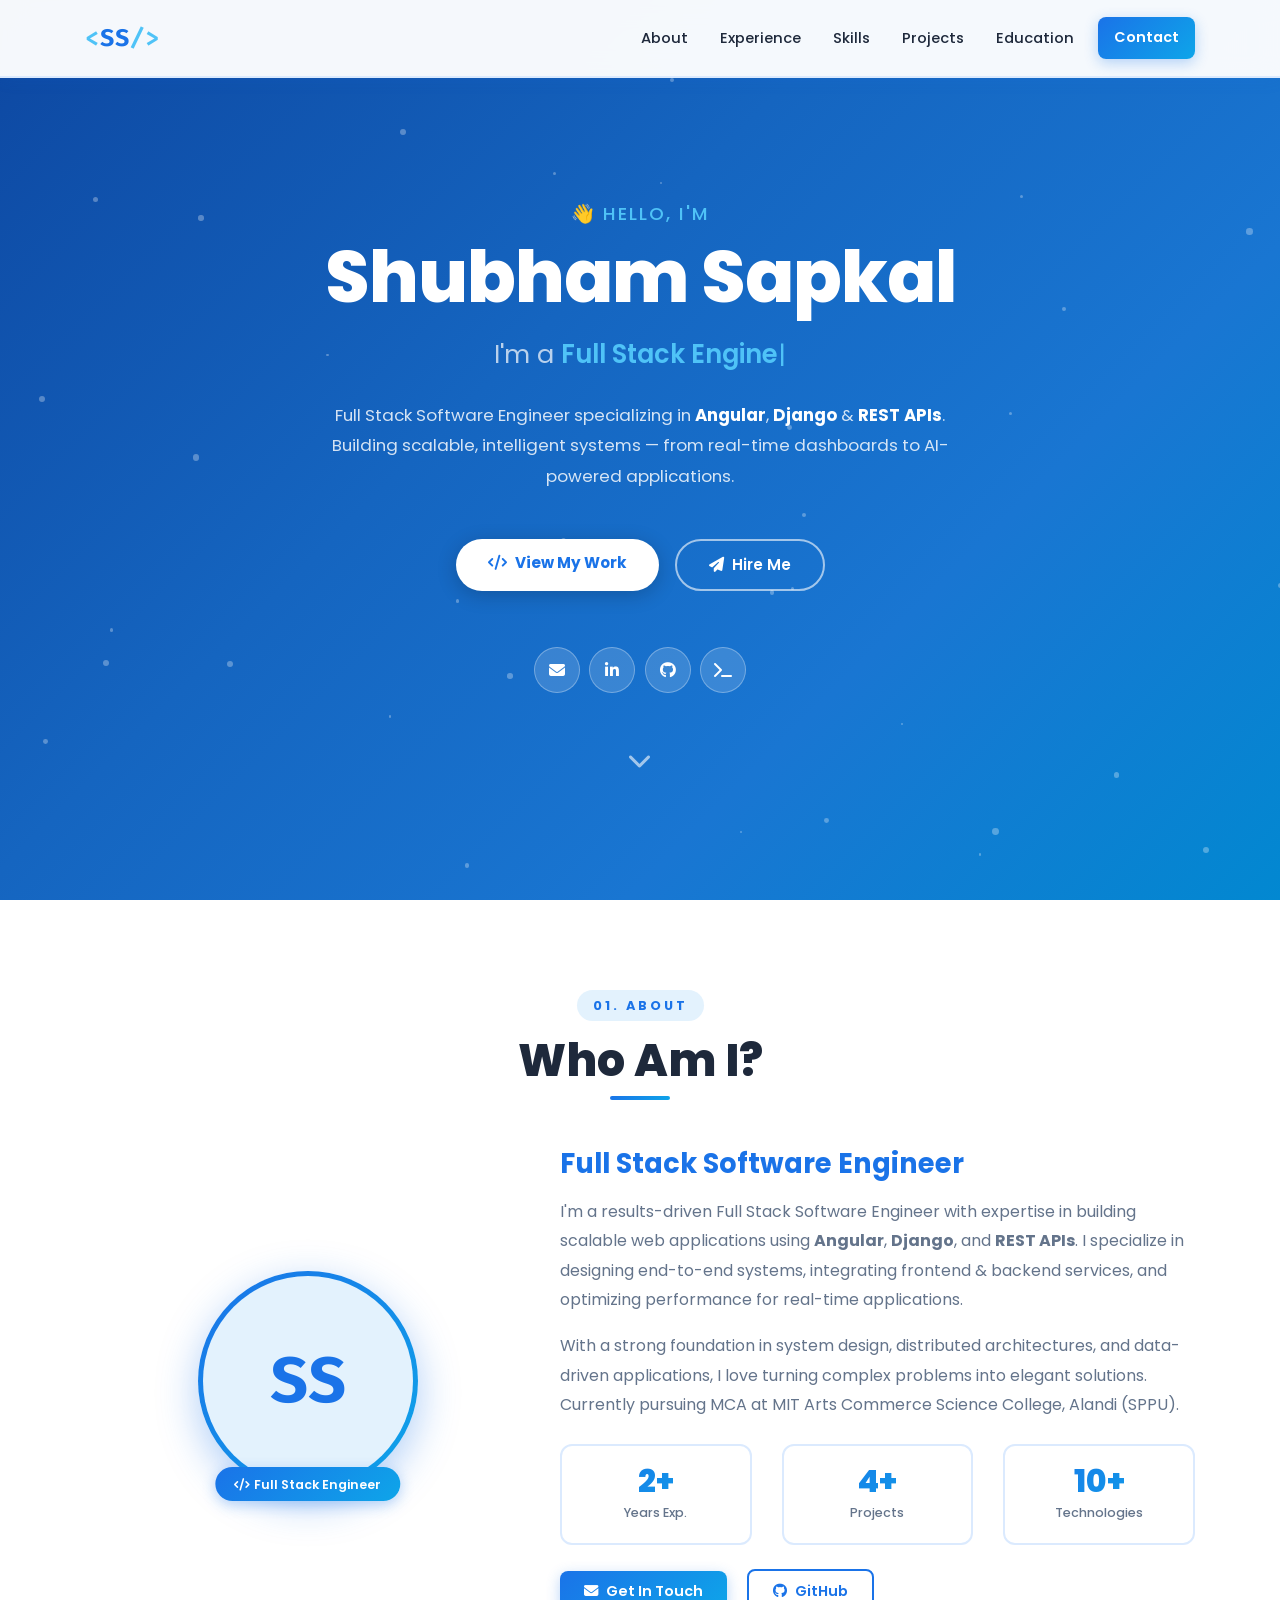
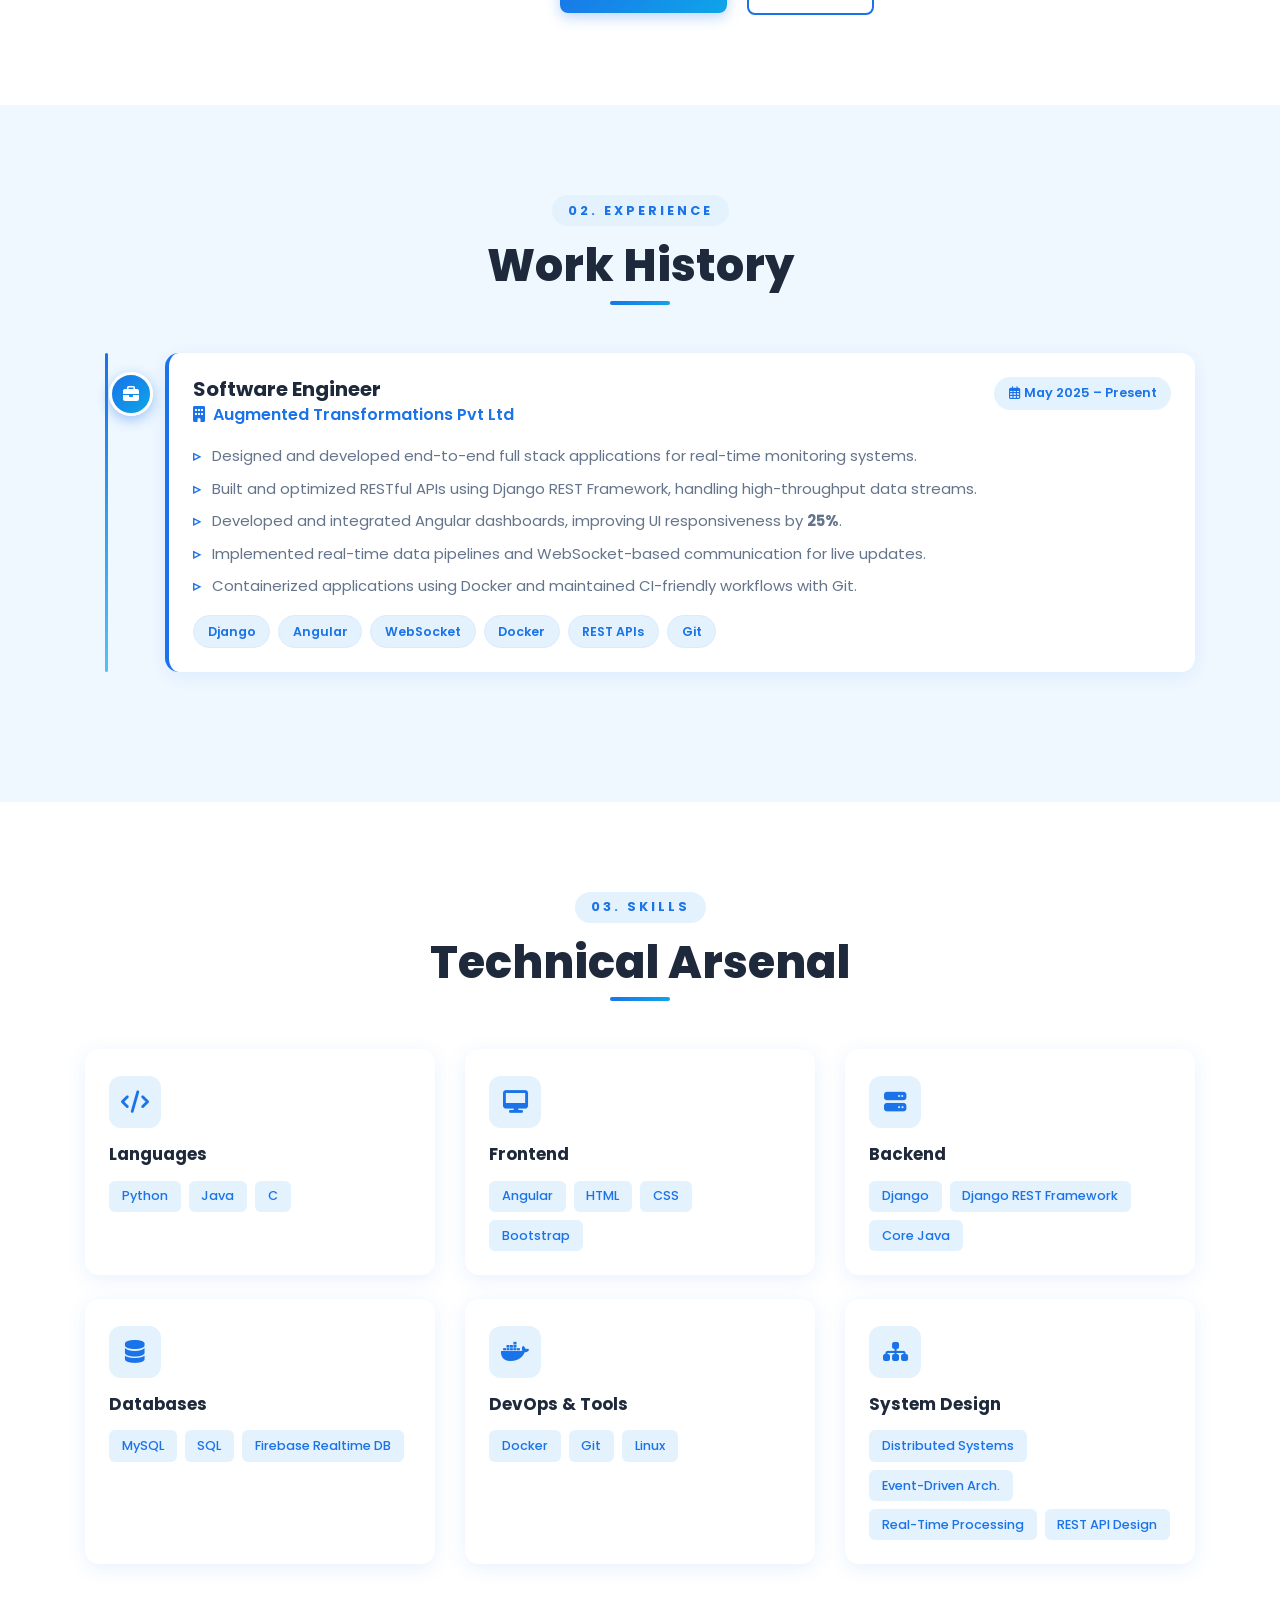
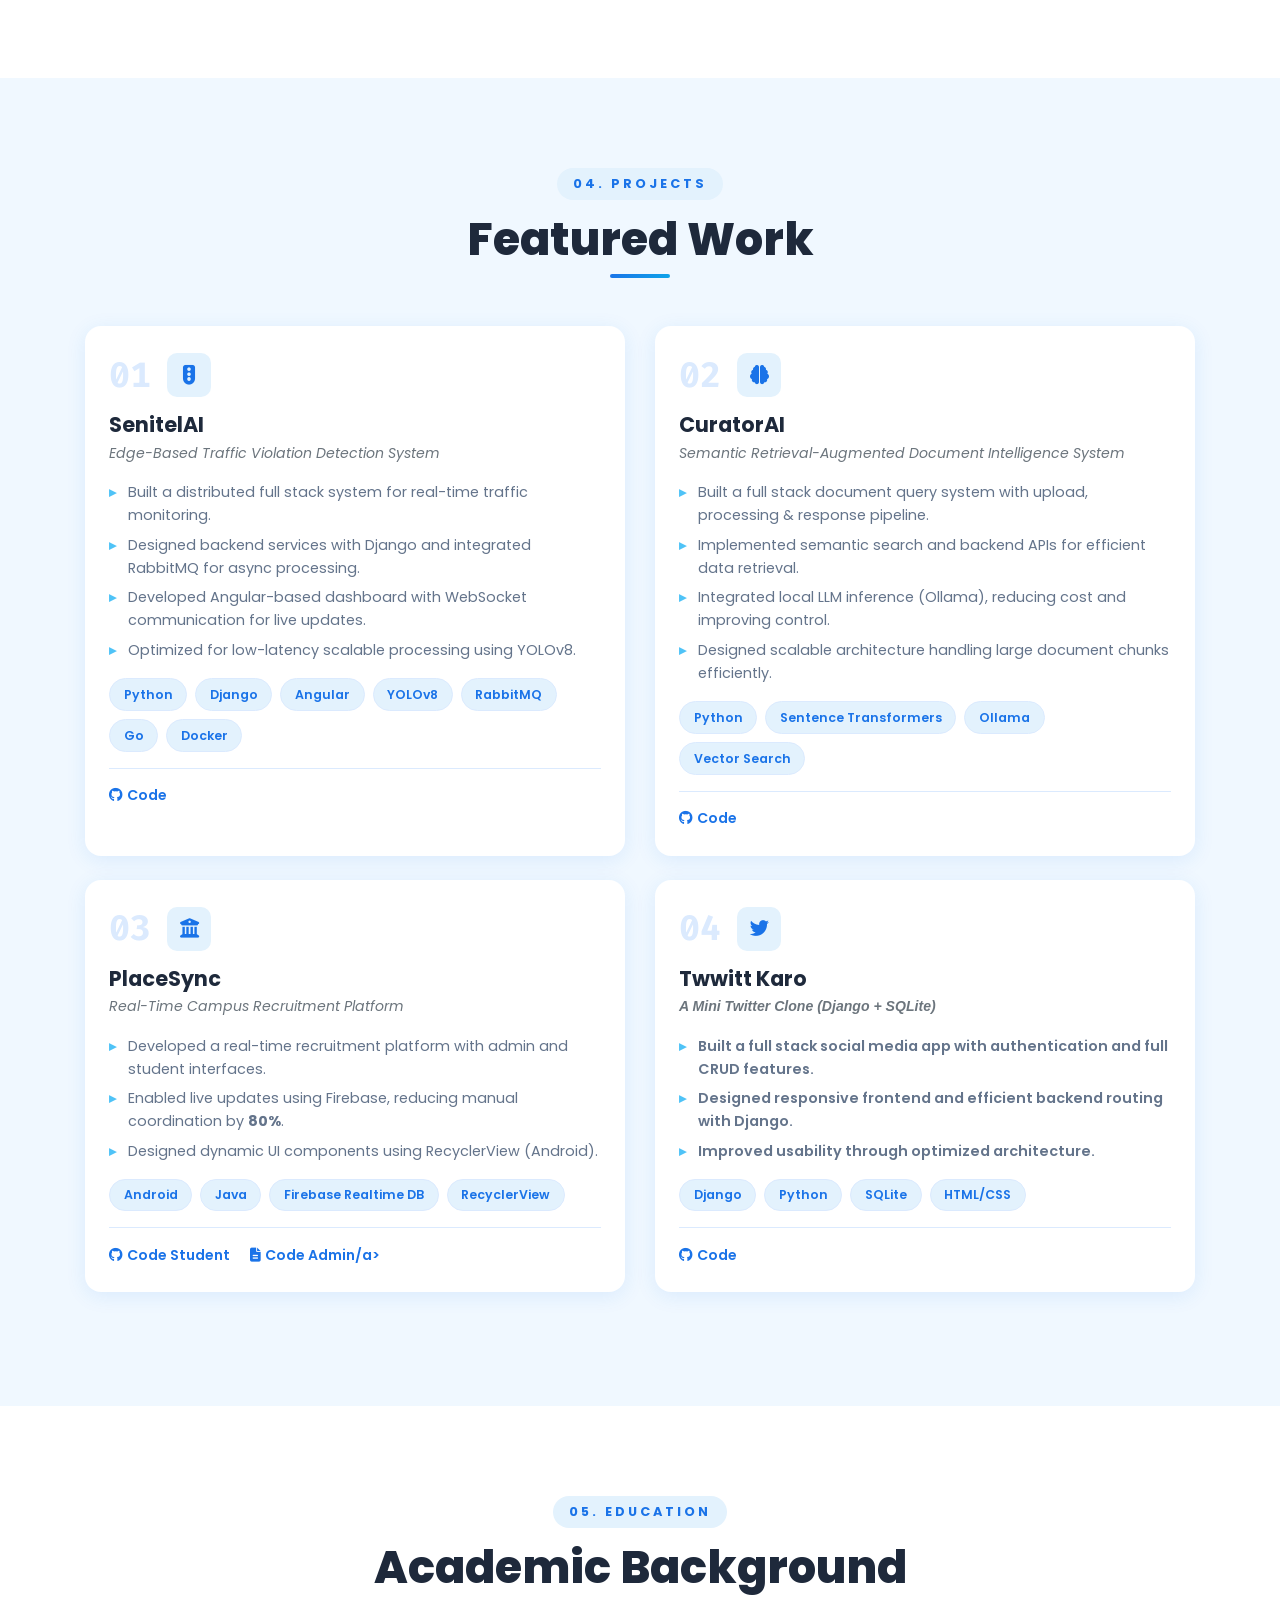
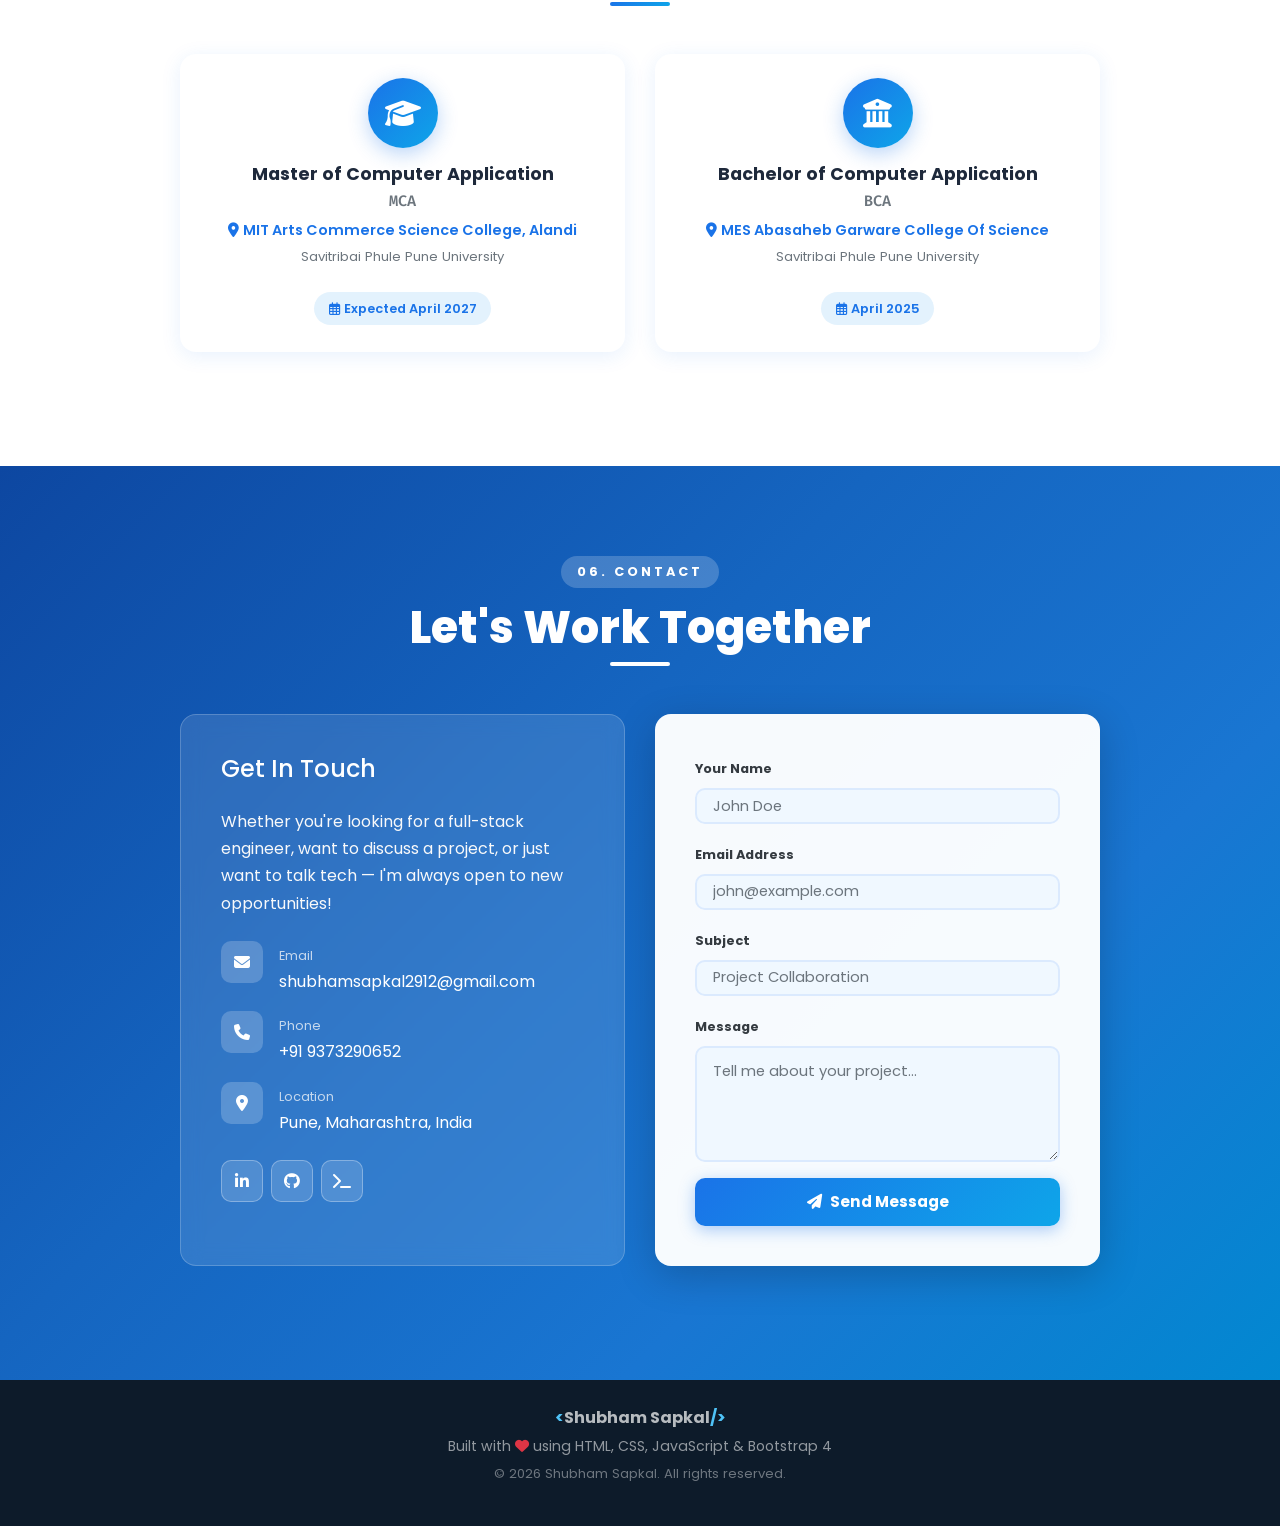
==== commit 0e56ec71: "links updated" ====
--- a/index.html
+++ b/index.html
@@ -352,9 +352,9 @@
             <div><small class="text-light" style="opacity:.75;">Location</small><p class="mb-0 text-white">Pune, Maharashtra, India</p></div>
           </div>
           <div class="mt-4 d-flex">
-            <a href="https://linkedin.com/in/YOUR-PROFILE" target="_blank" class="contact-social-btn mr-2"><i class="fab fa-linkedin-in"></i></a>
-            <a href="https://github.com/YOUR-USERNAME" target="_blank" class="contact-social-btn mr-2"><i class="fab fa-github"></i></a>
-            <a href="https://leetcode.com/YOUR-USERNAME" target="_blank" class="contact-social-btn"><i class="fas fa-terminal"></i></a>
+            <a href="https://linkedin.com/in/shubhamsapkal2912" target="_blank" class="contact-social-btn mr-2"><i class="fab fa-linkedin-in"></i></a>
+            <a href="https://github.com/shubhamsapkal2912" target="_blank" class="contact-social-btn mr-2"><i class="fab fa-github"></i></a>
+            <a href="https://leetcode.com/shubhamsapkal2912" target="_blank" class="contact-social-btn"><i class="fas fa-terminal"></i></a>
           </div>
         </div>
       </div>
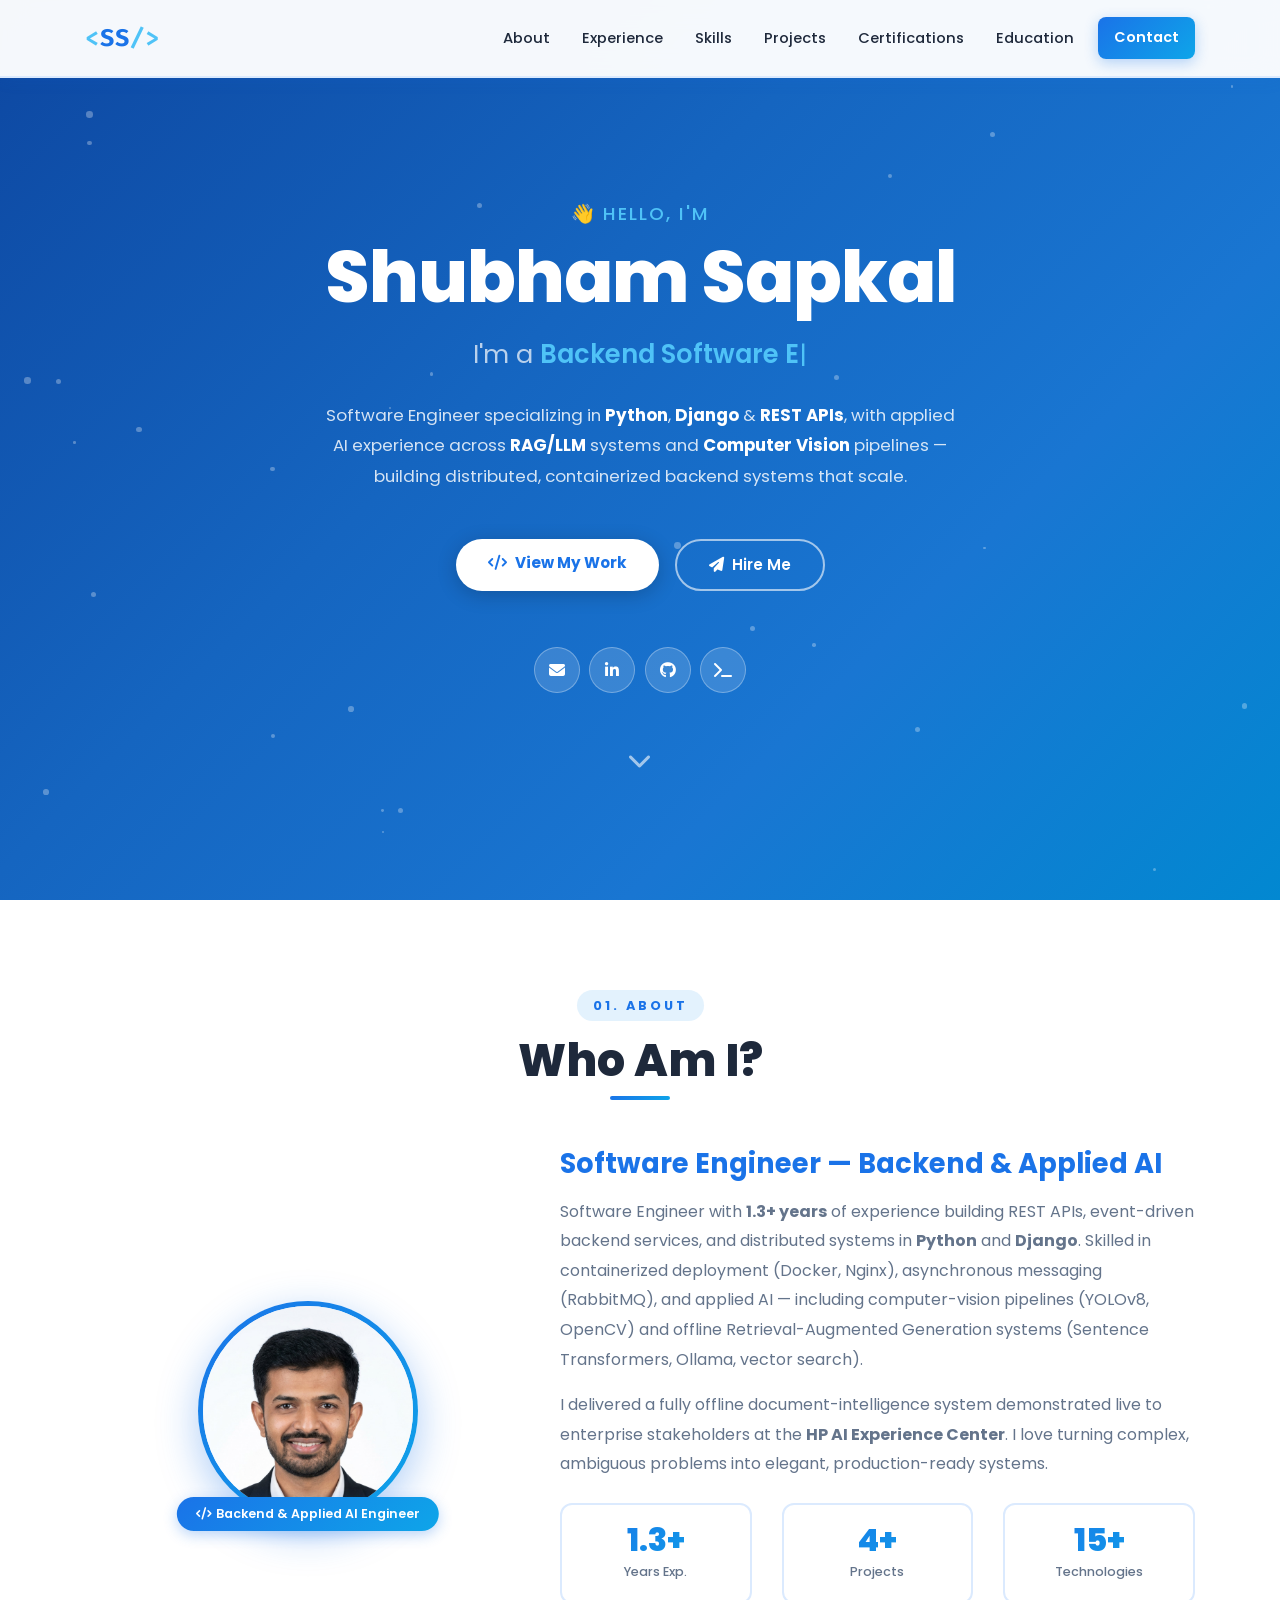
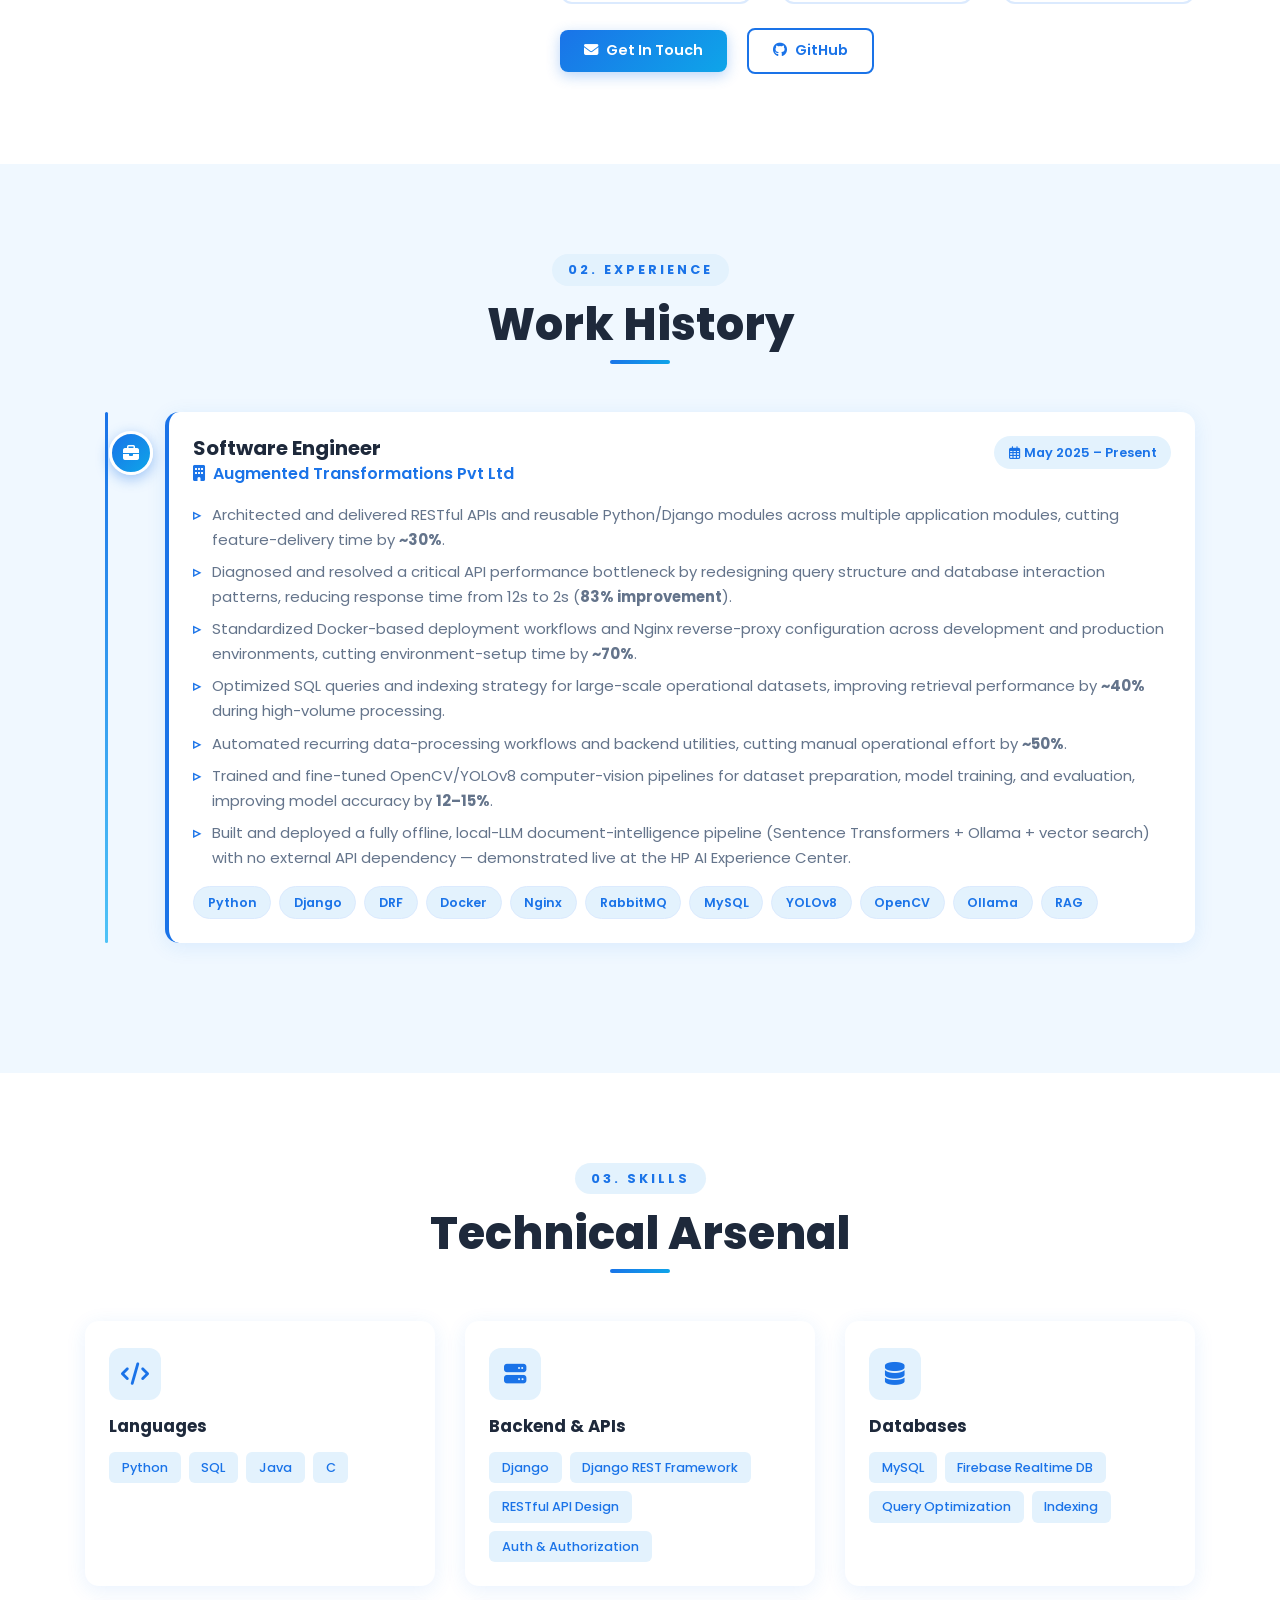
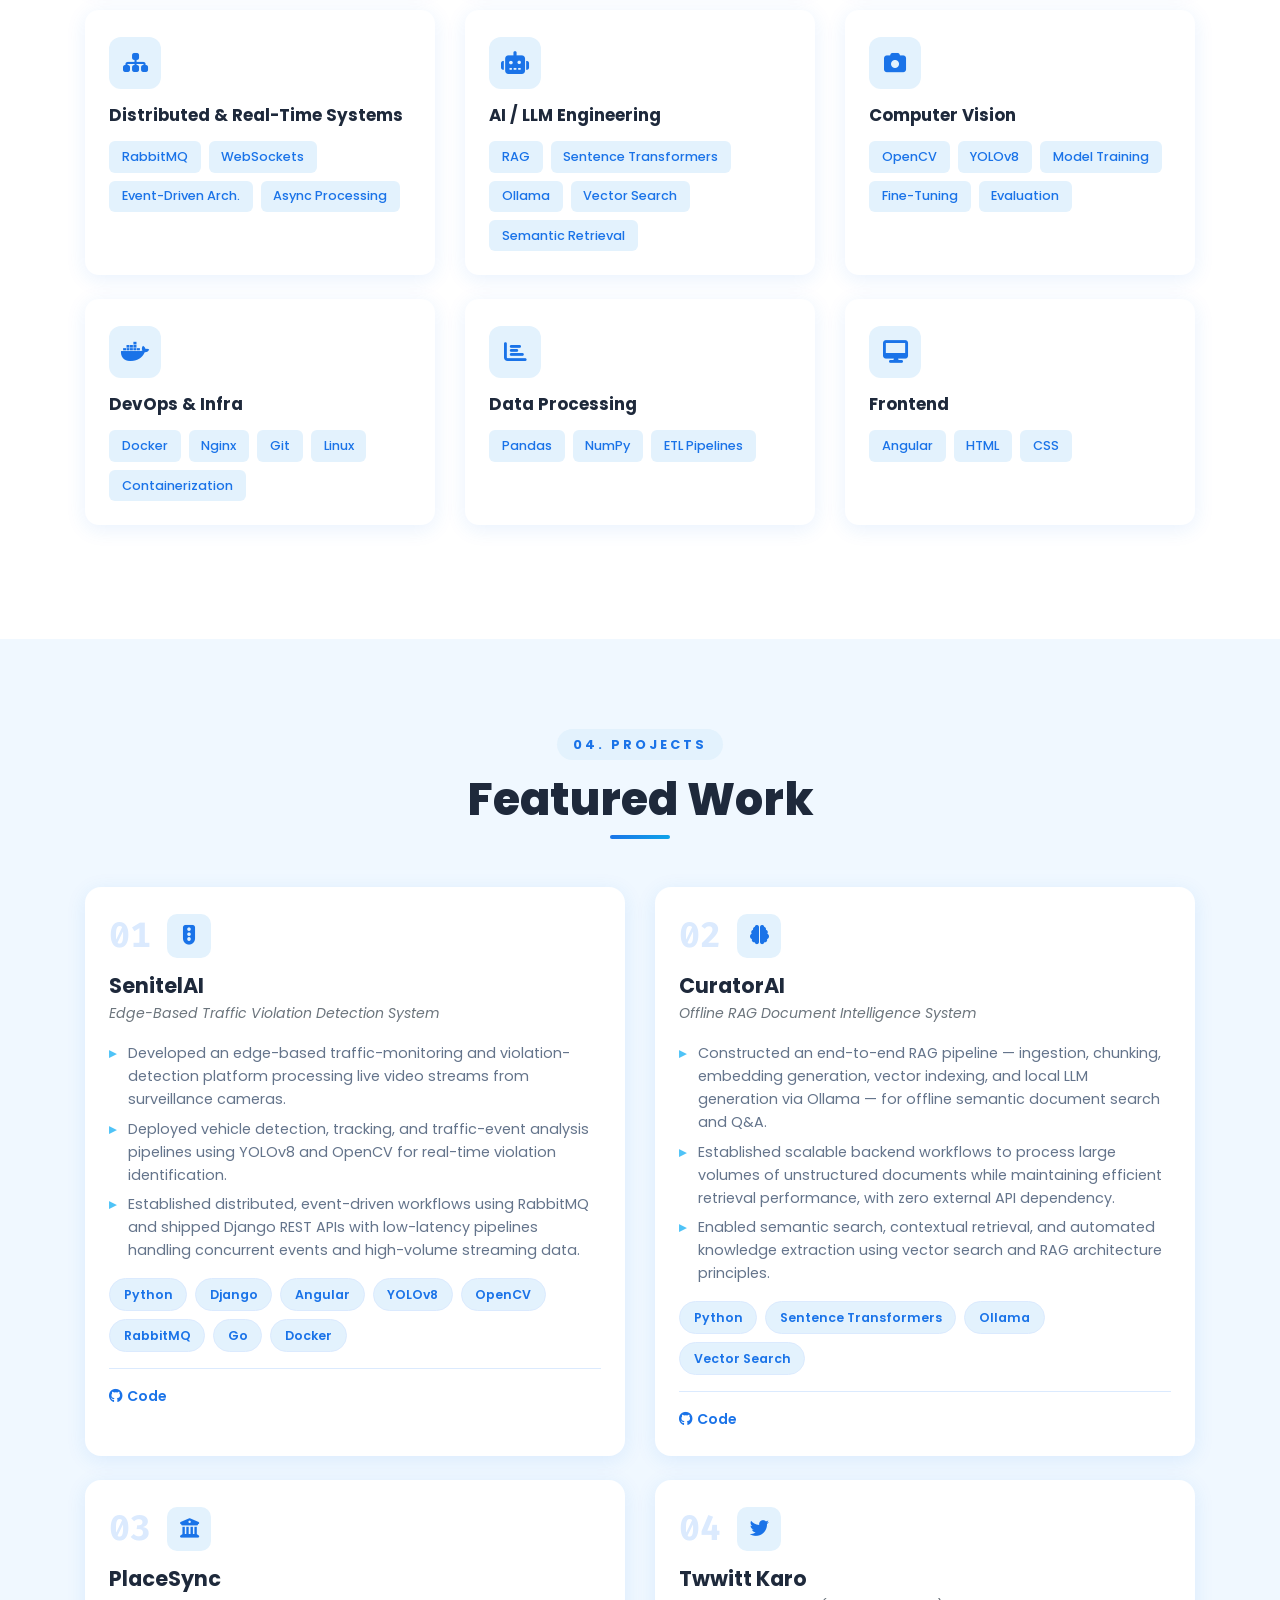
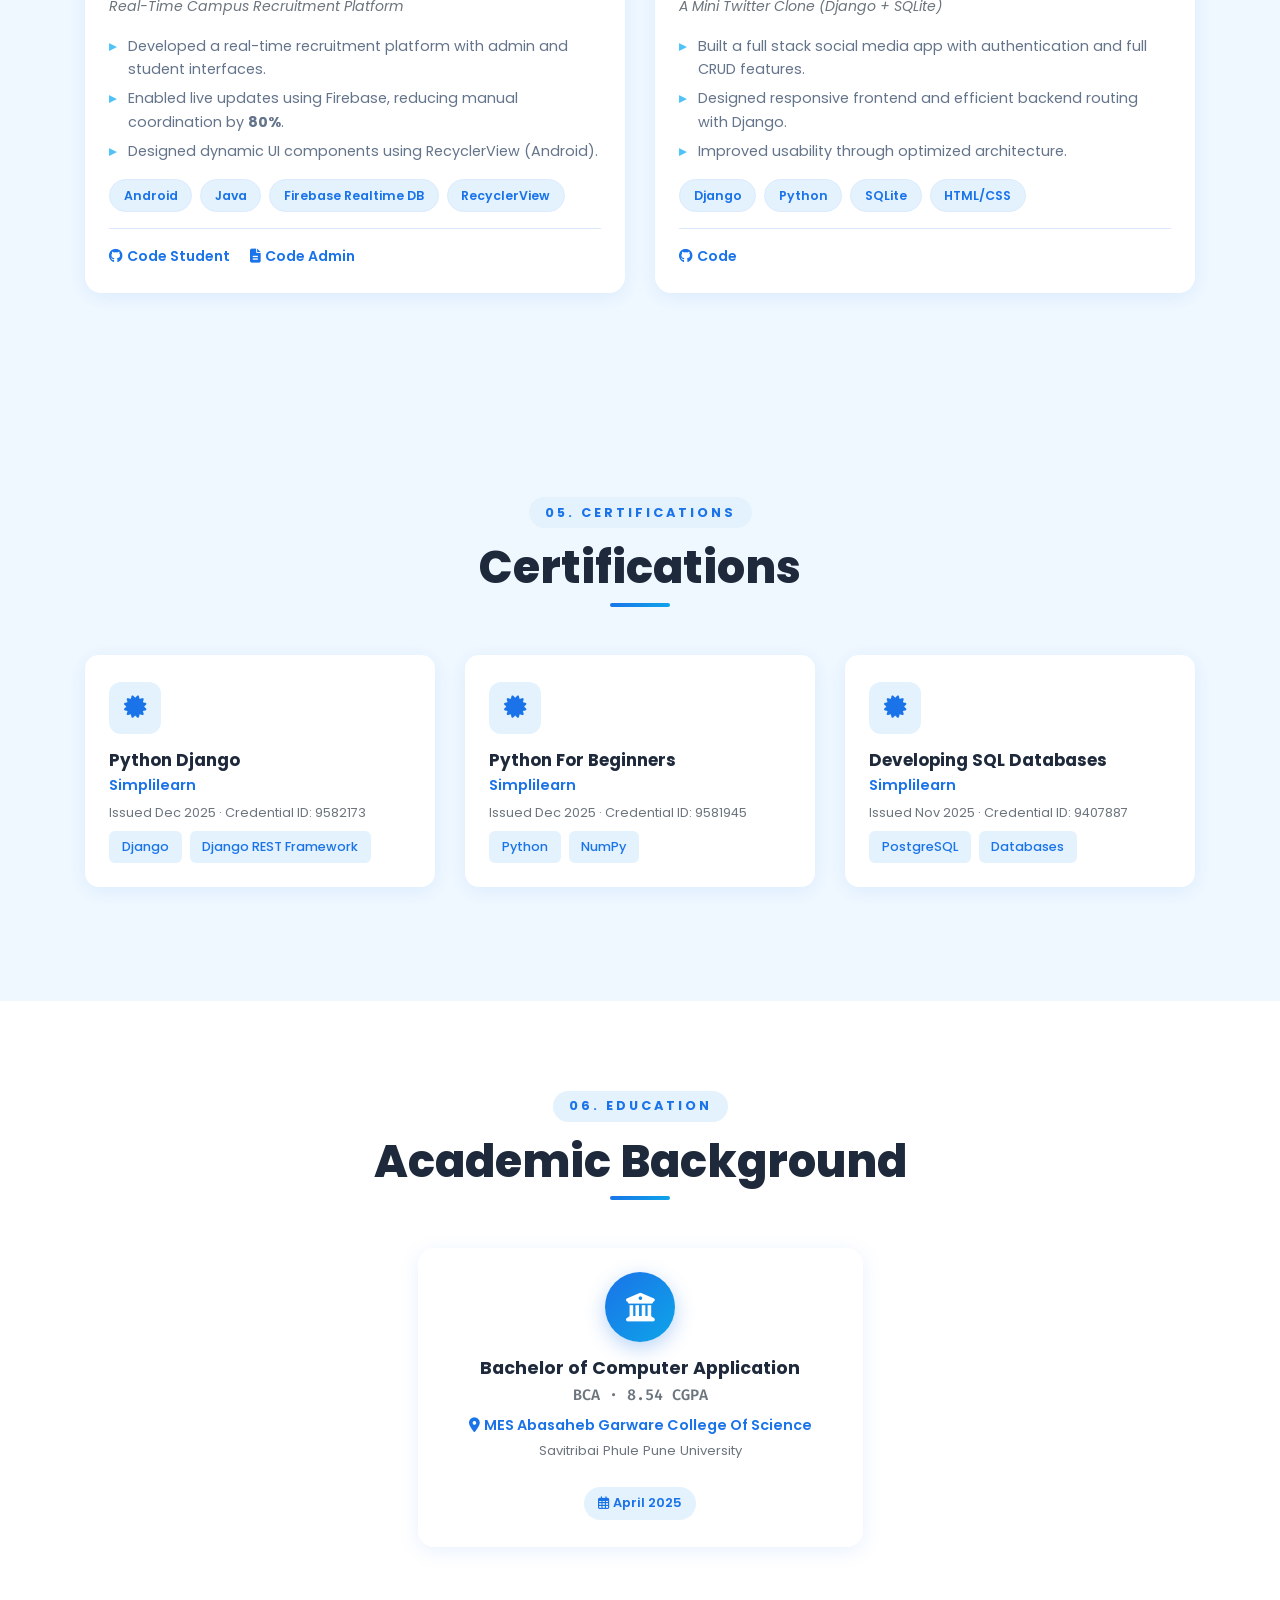
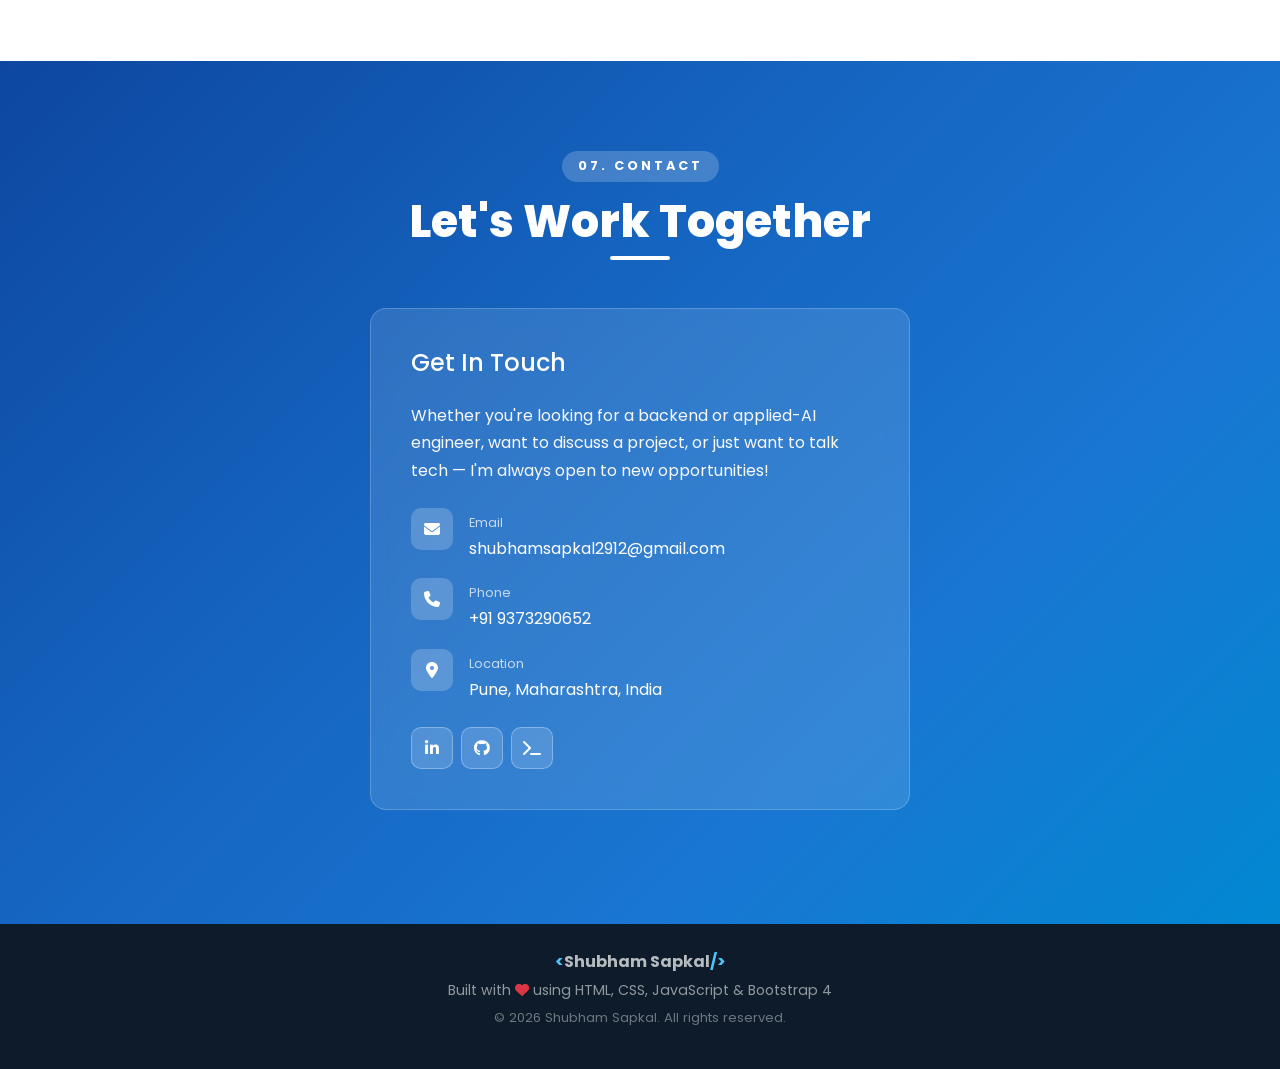
==== commit 5d5a9e80: "updated code" ====
--- a/index.html
+++ b/index.html
@@ -3,7 +3,7 @@
 <head>
   <meta charset="UTF-8"/>
   <meta name="viewport" content="width=device-width, initial-scale=1.0"/>
-  <title>Shubham Sapkal | Full Stack Engineer</title>
+  <title>Shubham Sapkal | Software Engineer - Backend &amp; Applied AI</title>
   <link rel="stylesheet" href="https://stackpath.bootstrapcdn.com/bootstrap/4.5.2/css/bootstrap.min.css"/>
   <link rel="stylesheet" href="https://cdnjs.cloudflare.com/ajax/libs/font-awesome/6.4.0/css/all.min.css"/>
   <link href="https://fonts.googleapis.com/css2?family=Poppins:wght@300;400;500;600;700;800&family=Fira+Code:wght@400;600&display=swap" rel="stylesheet"/>
@@ -26,6 +26,7 @@
         <li class="nav-item"><a class="nav-link" href="#experience">Experience</a></li>
         <li class="nav-item"><a class="nav-link" href="#skills">Skills</a></li>
         <li class="nav-item"><a class="nav-link" href="#projects">Projects</a></li>
+        <li class="nav-item"><a class="nav-link" href="#certifications">Certifications</a></li>
         <li class="nav-item"><a class="nav-link" href="#education">Education</a></li>
         <li class="nav-item ml-2"><a class="btn btn-primary-custom btn-sm px-3" href="#contact">Contact</a></li>
       </ul>
@@ -43,8 +44,9 @@
       <span class="typing-label">I'm a </span><span id="typingText"></span><span class="cursor-blink">|</span>
     </div>
     <p class="hero-desc mx-auto mb-5">
-      Full Stack Software Engineer specializing in <strong>Angular</strong>, <strong>Django</strong> &amp; <strong>REST APIs</strong>.
-      Building scalable, intelligent systems — from real-time dashboards to AI-powered applications.
+      Software Engineer specializing in <strong>Python</strong>, <strong>Django</strong> &amp; <strong>REST APIs</strong>, with applied AI
+      experience across <strong>RAG/LLM</strong> systems and <strong>Computer Vision</strong> pipelines — building distributed,
+      containerized backend systems that scale.
     </p>
     <div class="d-flex justify-content-center flex-wrap mb-5">
       <a href="#projects" class="btn btn-hero-primary mr-3 mb-2"><i class="fas fa-code mr-2"></i>View My Work</a>
@@ -72,23 +74,23 @@
       <div class="col-lg-5 mb-5 mb-lg-0 text-center">
         <div class="avatar-wrapper mx-auto">
           <div class="avatar-ring">
-            <div class="avatar-inner"><span class="avatar-initials">SS</span></div>
-          </div>
-          <div class="avatar-badge"><i class="fas fa-code mr-1"></i>Full Stack Engineer</div>
+            <div class="avatar-inner"><img src="photo.jpg" alt="Shubham Sapkal" class="avatar-photo"/></div>
+          </div>
+          <div class="avatar-badge"><i class="fas fa-code mr-1"></i>Backend &amp; Applied AI Engineer</div>
         </div>
       </div>
       <div class="col-lg-7">
-        <h3 class="about-heading mb-3">Full Stack Software Engineer</h3>
-        <p class="about-text">I'm a results-driven Full Stack Software Engineer with expertise in building scalable web applications using <strong>Angular</strong>, <strong>Django</strong>, and <strong>REST APIs</strong>. I specialize in designing end-to-end systems, integrating frontend &amp; backend services, and optimizing performance for real-time applications.</p>
-        <p class="about-text">With a strong foundation in system design, distributed architectures, and data-driven applications, I love turning complex problems into elegant solutions. Currently pursuing MCA at MIT Arts Commerce Science College, Alandi (SPPU).</p>
+        <h3 class="about-heading mb-3">Software Engineer — Backend &amp; Applied AI</h3>
+        <p class="about-text">Software Engineer with <strong>1.3+ years</strong> of experience building REST APIs, event-driven backend services, and distributed systems in <strong>Python</strong> and <strong>Django</strong>. Skilled in containerized deployment (Docker, Nginx), asynchronous messaging (RabbitMQ), and applied AI — including computer-vision pipelines (YOLOv8, OpenCV) and offline Retrieval-Augmented Generation systems (Sentence Transformers, Ollama, vector search).</p>
+        <p class="about-text">I delivered a fully offline document-intelligence system demonstrated live to enterprise stakeholders at the <strong>HP AI Experience Center</strong>. I love turning complex, ambiguous problems into elegant, production-ready systems.</p>
         <div class="row mt-4">
-          <div class="col-4 text-center"><div class="stat-card"><div class="stat-number">2+</div><div class="stat-label">Years Exp.</div></div></div>
+          <div class="col-4 text-center"><div class="stat-card"><div class="stat-number">1.3+</div><div class="stat-label">Years Exp.</div></div></div>
           <div class="col-4 text-center"><div class="stat-card"><div class="stat-number">4+</div><div class="stat-label">Projects</div></div></div>
-          <div class="col-4 text-center"><div class="stat-card"><div class="stat-number">10+</div><div class="stat-label">Technologies</div></div></div>
+          <div class="col-4 text-center"><div class="stat-card"><div class="stat-number">15+</div><div class="stat-label">Technologies</div></div></div>
         </div>
         <div class="mt-4">
           <a href="mailto:shubhamsapkal2912@gmail.com" class="btn btn-primary-custom mr-3"><i class="fas fa-envelope mr-2"></i>Get In Touch</a>
-          <a href="https://github.com/YOUR-USERNAME" target="_blank" class="btn btn-outline-custom"><i class="fab fa-github mr-2"></i>GitHub</a>
+          <a href="https://github.com/shubhamsapkal2912" target="_blank" class="btn btn-outline-custom"><i class="fab fa-github mr-2"></i>GitHub</a>
         </div>
       </div>
     </div>
@@ -117,14 +119,16 @@
               <span class="badge-date"><i class="far fa-calendar-alt mr-1"></i>May 2025 – Present</span>
             </div>
             <ul class="exp-list mt-3">
-              <li>Designed and developed end-to-end full stack applications for real-time monitoring systems.</li>
-              <li>Built and optimized RESTful APIs using Django REST Framework, handling high-throughput data streams.</li>
-              <li>Developed and integrated Angular dashboards, improving UI responsiveness by <strong>25%</strong>.</li>
-              <li>Implemented real-time data pipelines and WebSocket-based communication for live updates.</li>
-              <li>Containerized applications using Docker and maintained CI-friendly workflows with Git.</li>
+              <li>Architected and delivered RESTful APIs and reusable Python/Django modules across multiple application modules, cutting feature-delivery time by <strong>~30%</strong>.</li>
+              <li>Diagnosed and resolved a critical API performance bottleneck by redesigning query structure and database interaction patterns, reducing response time from 12s to 2s (<strong>83% improvement</strong>).</li>
+              <li>Standardized Docker-based deployment workflows and Nginx reverse-proxy configuration across development and production environments, cutting environment-setup time by <strong>~70%</strong>.</li>
+              <li>Optimized SQL queries and indexing strategy for large-scale operational datasets, improving retrieval performance by <strong>~40%</strong> during high-volume processing.</li>
+              <li>Automated recurring data-processing workflows and backend utilities, cutting manual operational effort by <strong>~50%</strong>.</li>
+              <li>Trained and fine-tuned OpenCV/YOLOv8 computer-vision pipelines for dataset preparation, model training, and evaluation, improving model accuracy by <strong>12–15%</strong>.</li>
+              <li>Built and deployed a fully offline, local-LLM document-intelligence pipeline (Sentence Transformers + Ollama + vector search) with no external API dependency — demonstrated live at the HP AI Experience Center.</li>
             </ul>
             <div class="tech-pills mt-3">
-              <span>Django</span><span>Angular</span><span>WebSocket</span><span>Docker</span><span>REST APIs</span><span>Git</span>
+              <span>Python</span><span>Django</span><span>DRF</span><span>Docker</span><span>Nginx</span><span>RabbitMQ</span><span>MySQL</span><span>YOLOv8</span><span>OpenCV</span><span>Ollama</span><span>RAG</span>
             </div>
           </div>
         </div>
@@ -170,42 +174,63 @@
         <div class="skill-card card border-0 shadow-sm h-100"><div class="card-body p-4">
           <div class="skill-icon-wrap mb-3"><i class="fas fa-code"></i></div>
           <h5 class="skill-card-title">Languages</h5>
-          <div class="skill-tags"><span>Python</span><span>Java</span><span>C</span></div>
+          <div class="skill-tags"><span>Python</span><span>SQL</span><span>Java</span><span>C</span></div>
+        </div></div>
+      </div>
+      <div class="col-md-6 col-lg-4 mb-4 animate-on-scroll">
+        <div class="skill-card card border-0 shadow-sm h-100"><div class="card-body p-4">
+          <div class="skill-icon-wrap mb-3"><i class="fas fa-server"></i></div>
+          <h5 class="skill-card-title">Backend &amp; APIs</h5>
+          <div class="skill-tags"><span>Django</span><span>Django REST Framework</span><span>RESTful API Design</span><span>Auth &amp; Authorization</span></div>
+        </div></div>
+      </div>
+      <div class="col-md-6 col-lg-4 mb-4 animate-on-scroll">
+        <div class="skill-card card border-0 shadow-sm h-100"><div class="card-body p-4">
+          <div class="skill-icon-wrap mb-3"><i class="fas fa-database"></i></div>
+          <h5 class="skill-card-title">Databases</h5>
+          <div class="skill-tags"><span>MySQL</span><span>Firebase Realtime DB</span><span>Query Optimization</span><span>Indexing</span></div>
+        </div></div>
+      </div>
+      <div class="col-md-6 col-lg-4 mb-4 animate-on-scroll">
+        <div class="skill-card card border-0 shadow-sm h-100"><div class="card-body p-4">
+          <div class="skill-icon-wrap mb-3"><i class="fas fa-sitemap"></i></div>
+          <h5 class="skill-card-title">Distributed &amp; Real-Time Systems</h5>
+          <div class="skill-tags"><span>RabbitMQ</span><span>WebSockets</span><span>Event-Driven Arch.</span><span>Async Processing</span></div>
+        </div></div>
+      </div>
+      <div class="col-md-6 col-lg-4 mb-4 animate-on-scroll">
+        <div class="skill-card card border-0 shadow-sm h-100"><div class="card-body p-4">
+          <div class="skill-icon-wrap mb-3"><i class="fas fa-robot"></i></div>
+          <h5 class="skill-card-title">AI / LLM Engineering</h5>
+          <div class="skill-tags"><span>RAG</span><span>Sentence Transformers</span><span>Ollama</span><span>Vector Search</span><span>Semantic Retrieval</span></div>
+        </div></div>
+      </div>
+      <div class="col-md-6 col-lg-4 mb-4 animate-on-scroll">
+        <div class="skill-card card border-0 shadow-sm h-100"><div class="card-body p-4">
+          <div class="skill-icon-wrap mb-3"><i class="fas fa-camera"></i></div>
+          <h5 class="skill-card-title">Computer Vision</h5>
+          <div class="skill-tags"><span>OpenCV</span><span>YOLOv8</span><span>Model Training</span><span>Fine-Tuning</span><span>Evaluation</span></div>
+        </div></div>
+      </div>
+      <div class="col-md-6 col-lg-4 mb-4 animate-on-scroll">
+        <div class="skill-card card border-0 shadow-sm h-100"><div class="card-body p-4">
+          <div class="skill-icon-wrap mb-3"><i class="fab fa-docker"></i></div>
+          <h5 class="skill-card-title">DevOps &amp; Infra</h5>
+          <div class="skill-tags"><span>Docker</span><span>Nginx</span><span>Git</span><span>Linux</span><span>Containerization</span></div>
+        </div></div>
+      </div>
+      <div class="col-md-6 col-lg-4 mb-4 animate-on-scroll">
+        <div class="skill-card card border-0 shadow-sm h-100"><div class="card-body p-4">
+          <div class="skill-icon-wrap mb-3"><i class="fas fa-chart-bar"></i></div>
+          <h5 class="skill-card-title">Data Processing</h5>
+          <div class="skill-tags"><span>Pandas</span><span>NumPy</span><span>ETL Pipelines</span></div>
         </div></div>
       </div>
       <div class="col-md-6 col-lg-4 mb-4 animate-on-scroll">
         <div class="skill-card card border-0 shadow-sm h-100"><div class="card-body p-4">
           <div class="skill-icon-wrap mb-3"><i class="fas fa-desktop"></i></div>
           <h5 class="skill-card-title">Frontend</h5>
-          <div class="skill-tags"><span>Angular</span><span>HTML</span><span>CSS</span><span>Bootstrap</span></div>
-        </div></div>
-      </div>
-      <div class="col-md-6 col-lg-4 mb-4 animate-on-scroll">
-        <div class="skill-card card border-0 shadow-sm h-100"><div class="card-body p-4">
-          <div class="skill-icon-wrap mb-3"><i class="fas fa-server"></i></div>
-          <h5 class="skill-card-title">Backend</h5>
-          <div class="skill-tags"><span>Django</span><span>Django REST Framework</span><span>Core Java</span></div>
-        </div></div>
-      </div>
-      <div class="col-md-6 col-lg-4 mb-4 animate-on-scroll">
-        <div class="skill-card card border-0 shadow-sm h-100"><div class="card-body p-4">
-          <div class="skill-icon-wrap mb-3"><i class="fas fa-database"></i></div>
-          <h5 class="skill-card-title">Databases</h5>
-          <div class="skill-tags"><span>MySQL</span><span>SQL</span><span>Firebase Realtime DB</span></div>
-        </div></div>
-      </div>
-      <div class="col-md-6 col-lg-4 mb-4 animate-on-scroll">
-        <div class="skill-card card border-0 shadow-sm h-100"><div class="card-body p-4">
-          <div class="skill-icon-wrap mb-3"><i class="fab fa-docker"></i></div>
-          <h5 class="skill-card-title">DevOps &amp; Tools</h5>
-          <div class="skill-tags"><span>Docker</span><span>Git</span><span>Linux</span></div>
-        </div></div>
-      </div>
-      <div class="col-md-6 col-lg-4 mb-4 animate-on-scroll">
-        <div class="skill-card card border-0 shadow-sm h-100"><div class="card-body p-4">
-          <div class="skill-icon-wrap mb-3"><i class="fas fa-sitemap"></i></div>
-          <h5 class="skill-card-title">System Design</h5>
-          <div class="skill-tags"><span>Distributed Systems</span><span>Event-Driven Arch.</span><span>Real-Time Processing</span><span>REST API Design</span></div>
+          <div class="skill-tags"><span>Angular</span><span>HTML</span><span>CSS</span></div>
         </div></div>
       </div>
     </div>
@@ -228,12 +253,11 @@
           <h4 class="proj-title">SenitelAI</h4>
           <p class="proj-subtitle text-muted mb-3">Edge-Based Traffic Violation Detection System</p>
           <ul class="proj-desc-list">
-            <li>Built a distributed full stack system for real-time traffic monitoring.</li>
-            <li>Designed backend services with Django and integrated RabbitMQ for async processing.</li>
-            <li>Developed Angular-based dashboard with WebSocket communication for live updates.</li>
-            <li>Optimized for low-latency scalable processing using YOLOv8.</li>
+            <li>Developed an edge-based traffic-monitoring and violation-detection platform processing live video streams from surveillance cameras.</li>
+            <li>Deployed vehicle detection, tracking, and traffic-event analysis pipelines using YOLOv8 and OpenCV for real-time violation identification.</li>
+            <li>Established distributed, event-driven workflows using RabbitMQ and shipped Django REST APIs with low-latency pipelines handling concurrent events and high-volume streaming data.</li>
           </ul>
-          <div class="tech-pills mt-3"><span>Python</span><span>Django</span><span>Angular</span><span>YOLOv8</span><span>RabbitMQ</span><span>Go</span><span>Docker</span></div>
+          <div class="tech-pills mt-3"><span>Python</span><span>Django</span><span>Angular</span><span>YOLOv8</span><span>OpenCV</span><span>RabbitMQ</span><span>Go</span><span>Docker</span></div>
           <div class="proj-links mt-3"><a href="https://github.com/shubhamsapkal2912/SenitelAI" target="_blank" class="proj-link"><i class="fab fa-github mr-1"></i>Code</a></div>
         </div></div>
       </div>
@@ -242,12 +266,11 @@
         <div class="project-card card border-0 shadow-sm h-100"><div class="card-body p-4">
           <div class="d-flex align-items-center mb-3"><div class="proj-num">02</div><div class="proj-icon ml-3"><i class="fas fa-brain"></i></div></div>
           <h4 class="proj-title">CuratorAI</h4>
-          <p class="proj-subtitle text-muted mb-3">Semantic Retrieval-Augmented Document Intelligence System</p>
+          <p class="proj-subtitle text-muted mb-3">Offline RAG Document Intelligence System</p>
           <ul class="proj-desc-list">
-            <li>Built a full stack document query system with upload, processing &amp; response pipeline.</li>
-            <li>Implemented semantic search and backend APIs for efficient data retrieval.</li>
-            <li>Integrated local LLM inference (Ollama), reducing cost and improving control.</li>
-            <li>Designed scalable architecture handling large document chunks efficiently.</li>
+            <li>Constructed an end-to-end RAG pipeline — ingestion, chunking, embedding generation, vector indexing, and local LLM generation via Ollama — for offline semantic document search and Q&amp;A.</li>
+            <li>Established scalable backend workflows to process large volumes of unstructured documents while maintaining efficient retrieval performance, with zero external API dependency.</li>
+            <li>Enabled semantic search, contextual retrieval, and automated knowledge extraction using vector search and RAG architecture principles.</li>
           </ul>
           <div class="tech-pills mt-3"><span>Python</span><span>Sentence Transformers</span><span>Ollama</span><span>Vector Search</span></div>
           <div class="proj-links mt-3"><a href="https://github.com/shubhamsapkal2912/CuratorAI" target="_blank" class="proj-link"><i class="fab fa-github mr-1"></i>Code</a></div>
@@ -267,7 +290,7 @@
           <div class="tech-pills mt-3"><span>Android</span><span>Java</span><span>Firebase Realtime DB</span><span>RecyclerView</span></div>
           <div class="proj-links mt-3">
             <a href="https://github.com/shubhamsapkal2912/Student" target="_blank" class="proj-link mr-3"><i class="fab fa-github mr-1"></i>Code Student</a>
-            <a href="https://github.com/shubhamsapkal2912/admin" target="_blank" class="proj-link"><i class="fas fa-file-alt mr-1"></i>Code Admin/a>
+            <a href="https://github.com/shubhamsapkal2912/admin" target="_blank" class="proj-link"><i class="fas fa-file-alt mr-1"></i>Code Admin</a>
           </div>
         </div></div>
       </div>
@@ -290,30 +313,60 @@
   </div>
 </section>
 
+<!-- CERTIFICATIONS -->
+<section id="certifications" class="section-pad bg-light-custom">
+  <div class="container">
+    <div class="section-header text-center mb-5">
+      <span class="section-tag">05. Certifications</span>
+      <h2 class="section-title">Certifications</h2>
+      <div class="title-line mx-auto"></div>
+    </div>
+    <div class="row">
+      <div class="col-md-6 col-lg-4 mb-4 animate-on-scroll">
+        <div class="cert-card card border-0 shadow-sm h-100"><div class="card-body p-4">
+          <div class="cert-icon mb-3"><i class="fas fa-certificate"></i></div>
+          <h5 class="cert-title">Python Django</h5>
+          <p class="cert-issuer mb-1">Simplilearn</p>
+          <p class="cert-meta text-muted small mb-2">Issued Dec 2025 &middot; Credential ID: 9582173</p>
+          <div class="skill-tags"><span>Django</span><span>Django REST Framework</span></div>
+        </div></div>
+      </div>
+      <div class="col-md-6 col-lg-4 mb-4 animate-on-scroll">
+        <div class="cert-card card border-0 shadow-sm h-100"><div class="card-body p-4">
+          <div class="cert-icon mb-3"><i class="fas fa-certificate"></i></div>
+          <h5 class="cert-title">Python For Beginners</h5>
+          <p class="cert-issuer mb-1">Simplilearn</p>
+          <p class="cert-meta text-muted small mb-2">Issued Dec 2025 &middot; Credential ID: 9581945</p>
+          <div class="skill-tags"><span>Python</span><span>NumPy</span></div>
+        </div></div>
+      </div>
+      <div class="col-md-6 col-lg-4 mb-4 animate-on-scroll">
+        <div class="cert-card card border-0 shadow-sm h-100"><div class="card-body p-4">
+          <div class="cert-icon mb-3"><i class="fas fa-certificate"></i></div>
+          <h5 class="cert-title">Developing SQL Databases</h5>
+          <p class="cert-issuer mb-1">Simplilearn</p>
+          <p class="cert-meta text-muted small mb-2">Issued Nov 2025 &middot; Credential ID: 9407887</p>
+          <div class="skill-tags"><span>PostgreSQL</span><span>Databases</span></div>
+        </div></div>
+      </div>
+    </div>
+  </div>
+</section>
+
 <!-- EDUCATION -->
 <section id="education" class="section-pad bg-white">
   <div class="container">
     <div class="section-header text-center mb-5">
-      <span class="section-tag">05. Education</span>
+      <span class="section-tag">06. Education</span>
       <h2 class="section-title">Academic Background</h2>
       <div class="title-line mx-auto"></div>
     </div>
     <div class="row justify-content-center">
-      <div class="col-lg-5 mb-4 animate-on-scroll">
-        <div class="edu-card card border-0 shadow-sm h-100"><div class="card-body p-4 text-center">
-          <div class="edu-icon mb-3"><i class="fas fa-graduation-cap"></i></div>
-          <h5 class="edu-degree">Master of Computer Application</h5>
-          <p class="edu-degree-short text-muted mb-1">MCA</p>
-          <p class="edu-college"><i class="fas fa-map-marker-alt mr-1"></i>MIT Arts Commerce Science College, Alandi</p>
-          <p class="edu-univ text-muted small">Savitribai Phule Pune University</p>
-          <span class="badge-date mt-2 d-inline-block"><i class="far fa-calendar-alt mr-1"></i>Expected April 2027</span>
-        </div></div>
-      </div>
       <div class="col-lg-5 mb-4 animate-on-scroll">
         <div class="edu-card card border-0 shadow-sm h-100"><div class="card-body p-4 text-center">
           <div class="edu-icon mb-3"><i class="fas fa-university"></i></div>
           <h5 class="edu-degree">Bachelor of Computer Application</h5>
-          <p class="edu-degree-short text-muted mb-1">BCA</p>
+          <p class="edu-degree-short text-muted mb-1">BCA &middot; 8.54 CGPA</p>
           <p class="edu-college"><i class="fas fa-map-marker-alt mr-1"></i>MES Abasaheb Garware College Of Science</p>
           <p class="edu-univ text-muted small">Savitribai Phule Pune University</p>
           <span class="badge-date mt-2 d-inline-block"><i class="far fa-calendar-alt mr-1"></i>April 2025</span>
@@ -327,15 +380,15 @@
 <section id="contact" class="section-pad contact-section">
   <div class="container">
     <div class="section-header text-center mb-5">
-      <span class="section-tag section-tag-white">06. Contact</span>
+      <span class="section-tag section-tag-white">07. Contact</span>
       <h2 class="section-title text-white">Let's Work Together</h2>
       <div class="title-line mx-auto" style="background:#fff;"></div>
     </div>
     <div class="row justify-content-center">
-      <div class="col-lg-5 mb-4 animate-on-scroll">
+      <div class="col-lg-6 mb-4 animate-on-scroll">
         <div class="contact-info-card h-100">
           <h4 class="mb-4 text-white">Get In Touch</h4>
-          <p class="text-light mb-4">Whether you're looking for a full-stack engineer, want to discuss a project, or just want to talk tech — I'm always open to new opportunities!</p>
+          <p class="text-light mb-4">Whether you're looking for a backend or applied-AI engineer, want to discuss a project, or just want to talk tech — I'm always open to new opportunities!</p>
           <div class="contact-detail-item">
             <div class="contact-det-icon"><i class="fas fa-envelope"></i></div>
             <div>
@@ -358,31 +411,6 @@
           </div>
         </div>
       </div>
-      <div class="col-lg-5 mb-4 animate-on-scroll">
-        <div class="contact-form-card h-100">
-          <form id="contactForm" novalidate>
-            <div class="form-group">
-              <label class="small font-weight-bold text-dark">Your Name</label>
-              <input type="text" class="form-control contact-input" id="contactName" placeholder="John Doe" required/>
-            </div>
-            <div class="form-group">
-              <label class="small font-weight-bold text-dark">Email Address</label>
-              <input type="email" class="form-control contact-input" id="contactEmail" placeholder="john@example.com" required/>
-            </div>
-            <div class="form-group">
-              <label class="small font-weight-bold text-dark">Subject</label>
-              <input type="text" class="form-control contact-input" id="contactSubject" placeholder="Project Collaboration"/>
-            </div>
-            <div class="form-group">
-              <label class="small font-weight-bold text-dark">Message</label>
-              <textarea class="form-control contact-input" id="contactMessage" rows="4" placeholder="Tell me about your project..." required></textarea>
-            </div>
-            <button type="submit" class="btn btn-send-msg btn-block" id="sendBtn">
-              <i class="fas fa-paper-plane mr-2"></i>Send Message
-            </button>
-          </form>
-        </div>
-      </div>
     </div>
   </div>
 </section>
--- a/styles.css
+++ b/styles.css
@@ -164,8 +164,8 @@
   0%, 100% { box-shadow: 0 12px 40px rgba(26,115,232,0.35), 0 0 0 0 rgba(79,195,247,0.4); }
   50% { box-shadow: 0 12px 40px rgba(26,115,232,0.5), 0 0 0 15px rgba(79,195,247,0); }
 }
-.avatar-inner { width: 100%; height: 100%; border-radius: 50%; background: var(--pale-blue); display: flex; align-items: center; justify-content: center; }
-.avatar-initials { font-size: 4rem; font-weight: 800; color: var(--primary-blue); font-family: 'Fira Code', monospace; }
+.avatar-inner { width: 100%; height: 100%; border-radius: 50%; background: var(--pale-blue); display: flex; align-items: center; justify-content: center; overflow: hidden; }
+.avatar-photo { width: 100%; height: 100%; object-fit: cover; object-position: top center; }
 .avatar-badge {
   position: absolute; bottom: -10px; left: 50%; transform: translateX(-50%);
   background: var(--gradient-primary); color: var(--white);
@@ -233,6 +233,14 @@
 .proj-link { color: var(--primary-blue); font-weight: 600; font-size: 0.88rem; text-decoration: none; transition: var(--transition); }
 .proj-link:hover { color: var(--light-blue); text-decoration: none; }
 
+/* ── CERTIFICATIONS ── */
+.cert-card { border-radius: 14px !important; background: var(--white); box-shadow: var(--shadow-card) !important; transition: var(--transition); border-top: 3px solid transparent !important; }
+.cert-card:hover { border-top-color: var(--primary-blue) !important; box-shadow: var(--shadow-hover) !important; transform: translateY(-5px); }
+.cert-icon { width: 52px; height: 52px; background: var(--pale-blue); border-radius: 12px; display: flex; align-items: center; justify-content: center; font-size: 1.4rem; color: var(--primary-blue); }
+.cert-title { font-size: 1.05rem; font-weight: 700; color: var(--dark-text); margin-bottom: 0.2rem; }
+.cert-issuer { font-size: 0.9rem; font-weight: 600; color: var(--primary-blue); }
+.cert-meta { font-size: 0.8rem; }
+
 /* ── EDUCATION ── */
 .edu-card { border-radius: 16px !important; background: var(--white); box-shadow: var(--shadow-card) !important; transition: var(--transition); border-bottom: 3px solid transparent !important; }
 .edu-card:hover { border-bottom-color: var(--primary-blue) !important; box-shadow: var(--shadow-hover) !important; transform: translateY(-5px); }
@@ -246,15 +254,10 @@
 .contact-section { background: var(--gradient-hero); position: relative; overflow: hidden; }
 .contact-section .section-title { color: var(--white); }
 .contact-info-card { background: rgba(255,255,255,0.12); border: 1px solid rgba(255,255,255,0.2); border-radius: 16px; padding: 2.5rem; backdrop-filter: blur(10px); }
-.contact-form-card { background: rgba(255,255,255,0.97); border-radius: 16px; padding: 2.5rem; box-shadow: 0 10px 40px rgba(0,0,0,0.2); }
 .contact-detail-item { display: flex; align-items: flex-start; gap: 1rem; }
 .contact-det-icon { width: 42px; height: 42px; background: rgba(255,255,255,0.2); border-radius: 10px; display: flex; align-items: center; justify-content: center; color: var(--white); font-size: 1rem; flex-shrink: 0; }
 .contact-social-btn { width: 42px; height: 42px; background: rgba(255,255,255,0.15); border: 1px solid rgba(255,255,255,0.3); border-radius: 10px; display: inline-flex; align-items: center; justify-content: center; color: var(--white); font-size: 1rem; text-decoration: none; transition: var(--transition); }
 .contact-social-btn:hover { background: var(--white); color: var(--primary-blue); transform: translateY(-3px); }
-.contact-input { background: var(--pale-blue-2) !important; border: 2px solid var(--border-color) !important; border-radius: 10px !important; padding: 0.75rem 1rem !important; font-size: 0.92rem !important; color: var(--dark-text) !important; transition: var(--transition) !important; }
-.contact-input:focus { border-color: var(--primary-blue) !important; box-shadow: 0 0 0 3px rgba(26,115,232,0.15) !important; background: var(--white) !important; }
-.btn-send-msg { background: var(--gradient-primary); color: var(--white); border: none; border-radius: 10px; padding: 0.8rem; font-weight: 700; font-size: 0.95rem; transition: var(--transition); box-shadow: 0 4px 16px rgba(26,115,232,0.35); }
-.btn-send-msg:hover { transform: translateY(-2px); box-shadow: 0 8px 24px rgba(26,115,232,0.5); color: var(--white); }
 
 /* ── FOOTER ── */
 .footer { background: #0d1b2a; color: rgba(255,255,255,0.7); }
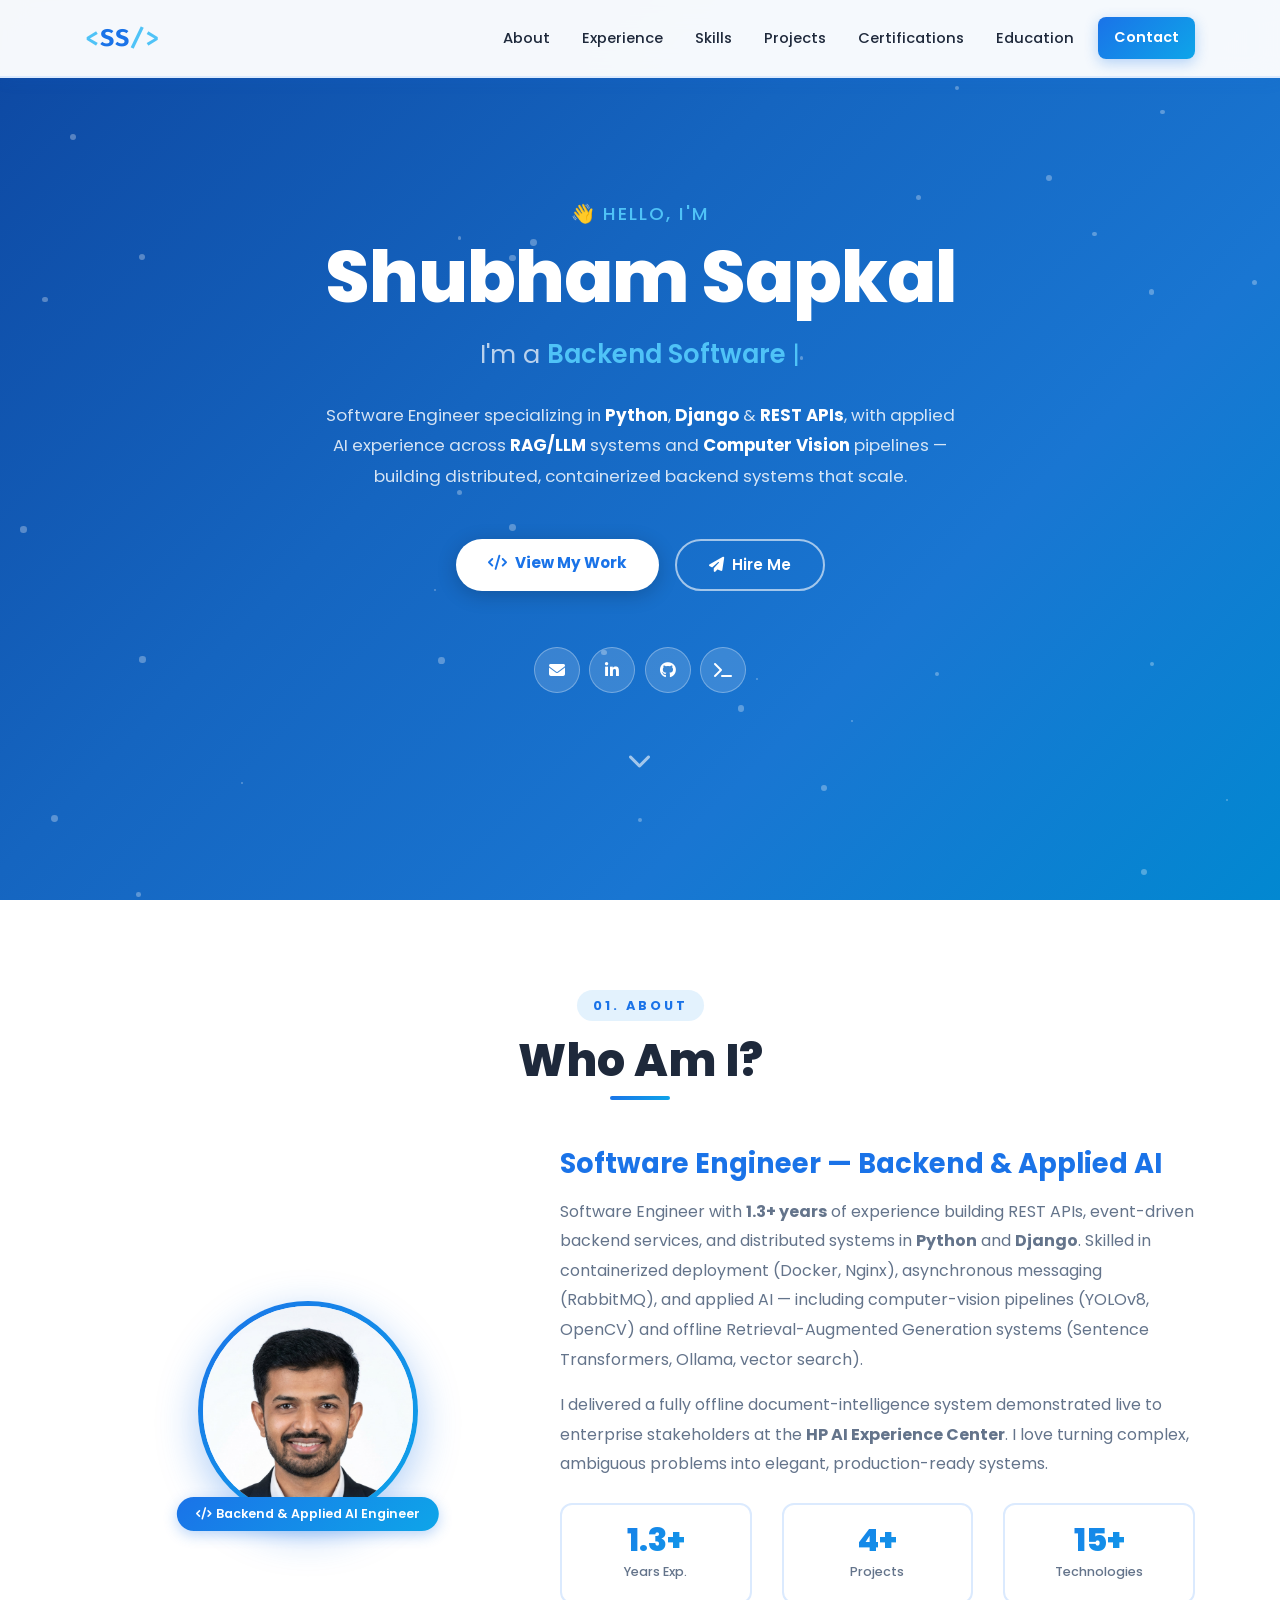
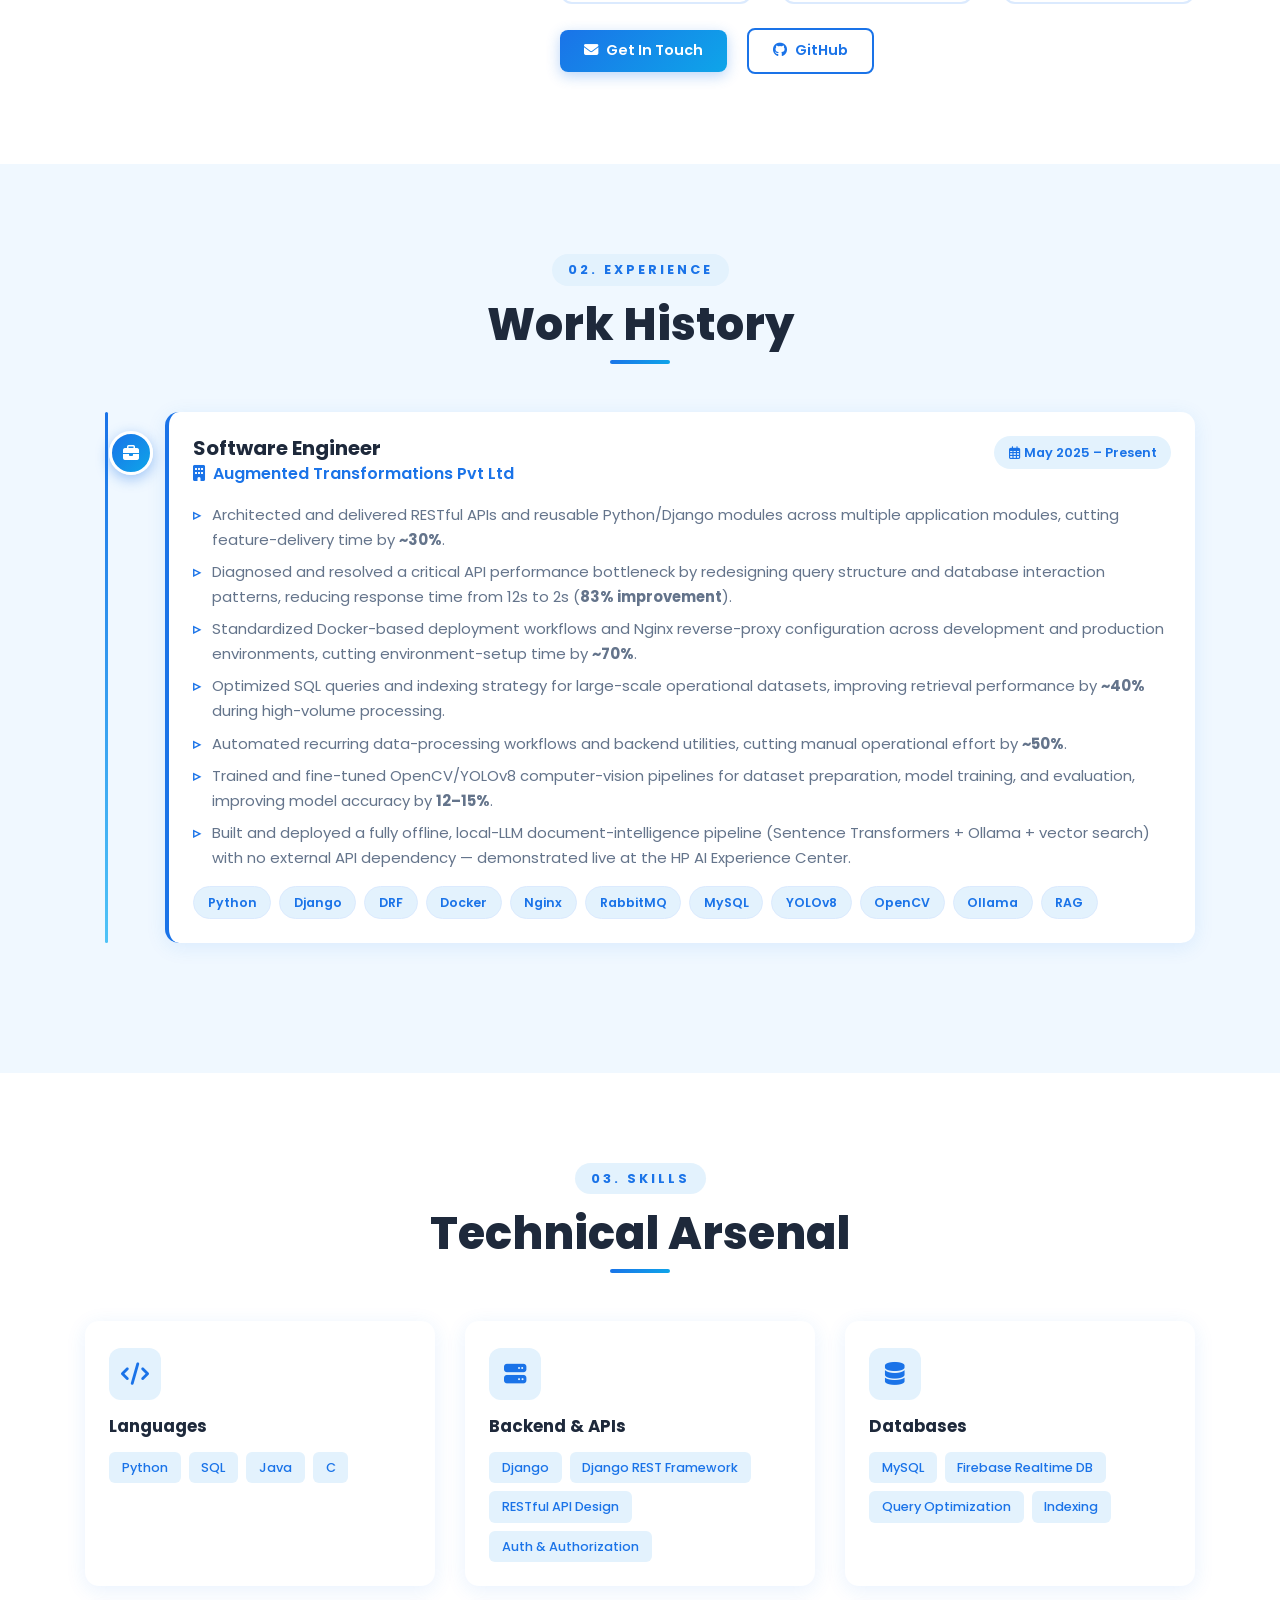
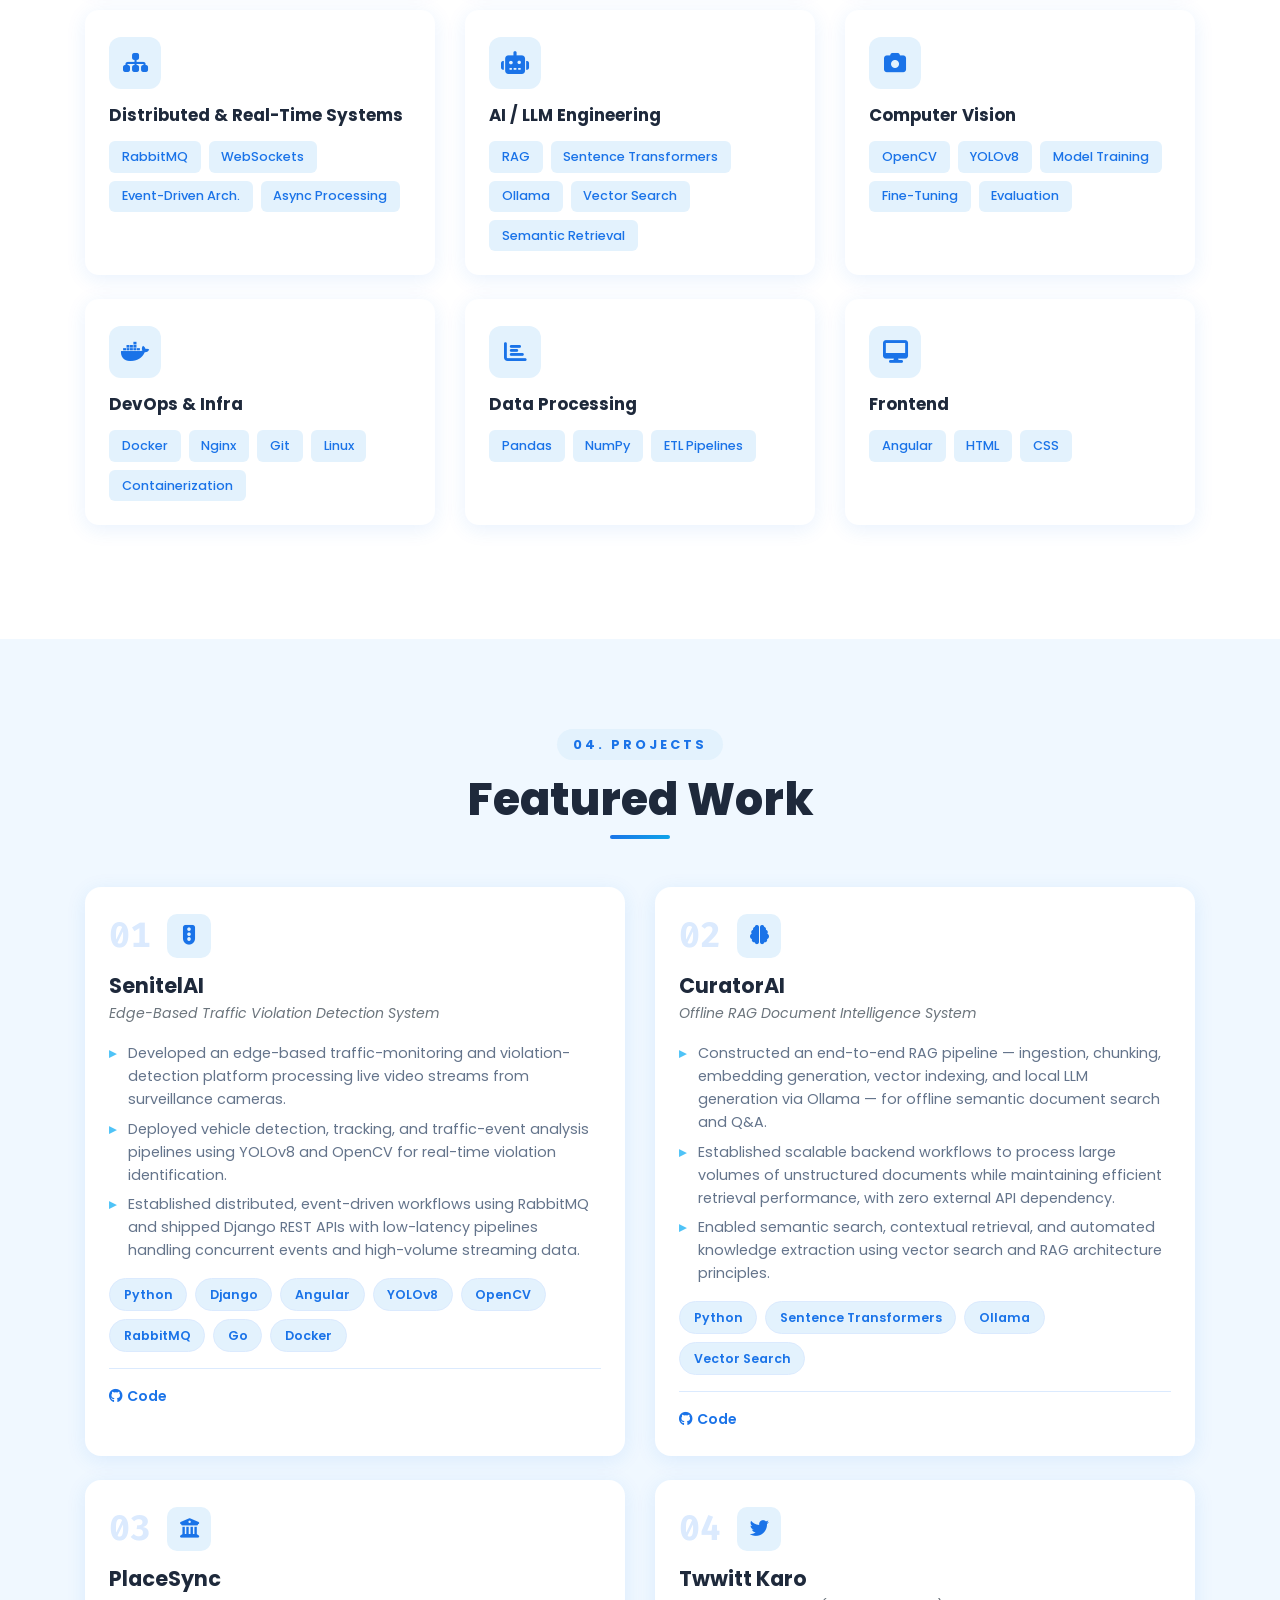
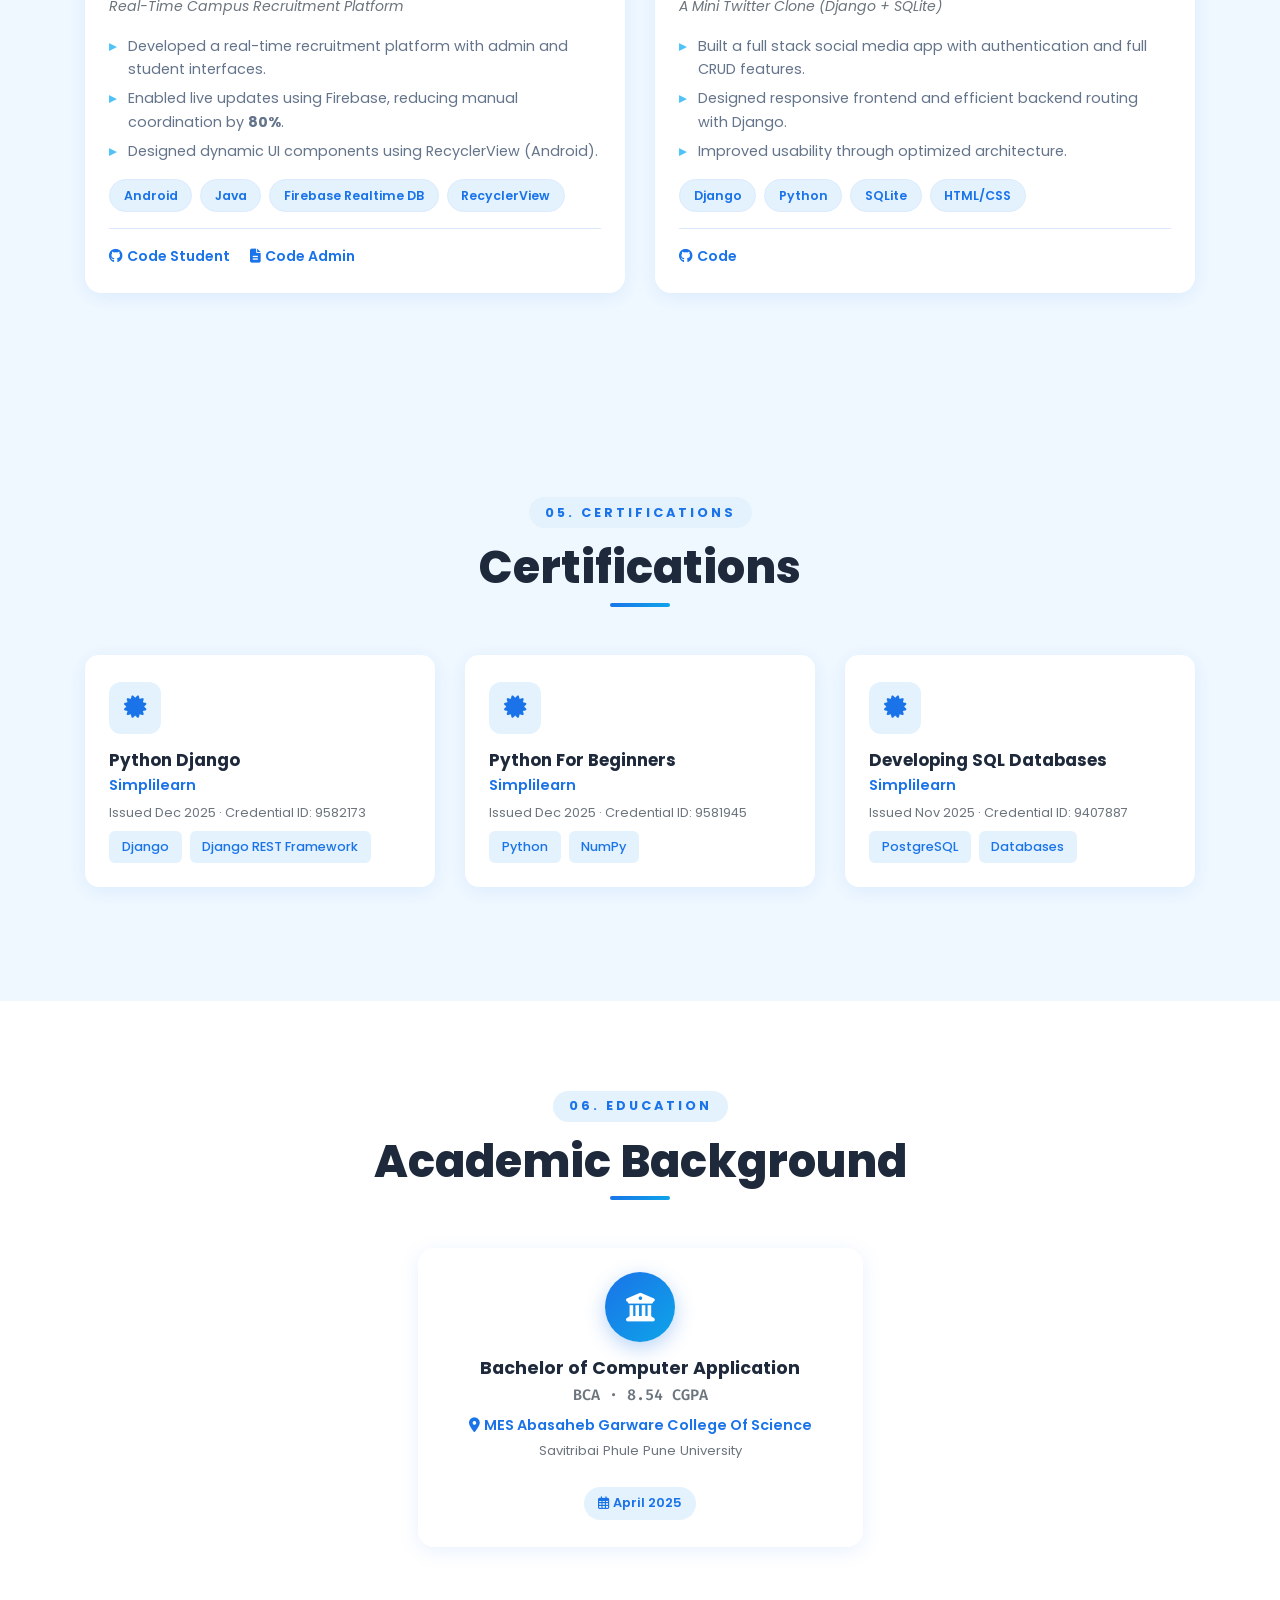
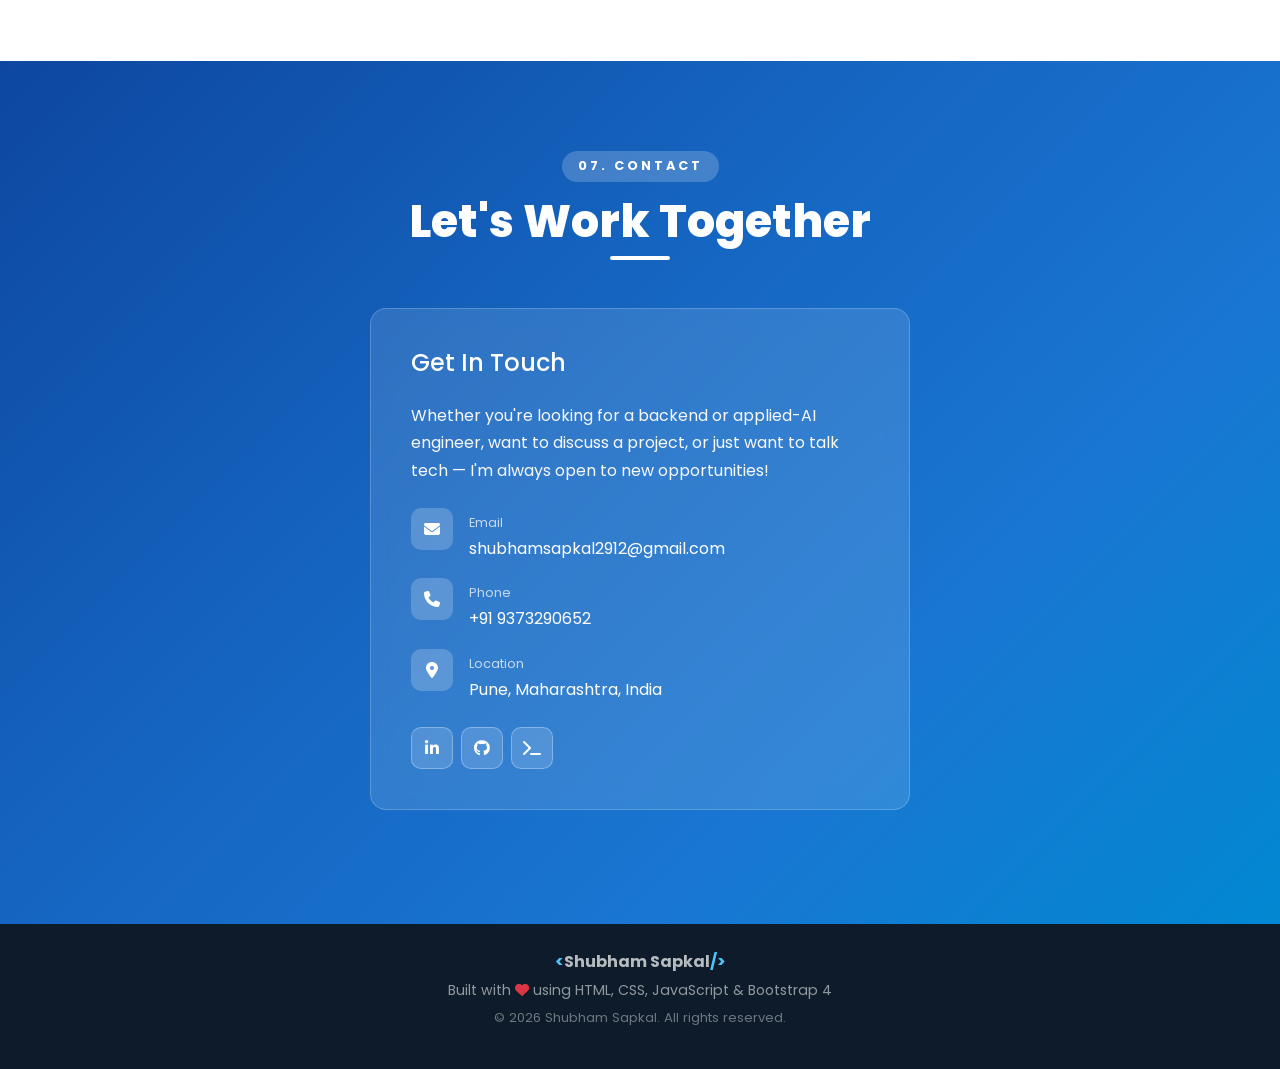
==== commit 27252359: "updated the logo" ====
--- a/index.html
+++ b/index.html
@@ -4,6 +4,7 @@
   <meta charset="UTF-8"/>
   <meta name="viewport" content="width=device-width, initial-scale=1.0"/>
   <title>Shubham Sapkal | Software Engineer - Backend &amp; Applied AI</title>
+  <link rel="icon" type="image/svg+xml" href="favicon.svg"/>
   <link rel="stylesheet" href="https://stackpath.bootstrapcdn.com/bootstrap/4.5.2/css/bootstrap.min.css"/>
   <link rel="stylesheet" href="https://cdnjs.cloudflare.com/ajax/libs/font-awesome/6.4.0/css/all.min.css"/>
   <link href="https://fonts.googleapis.com/css2?family=Poppins:wght@300;400;500;600;700;800&family=Fira+Code:wght@400;600&display=swap" rel="stylesheet"/>
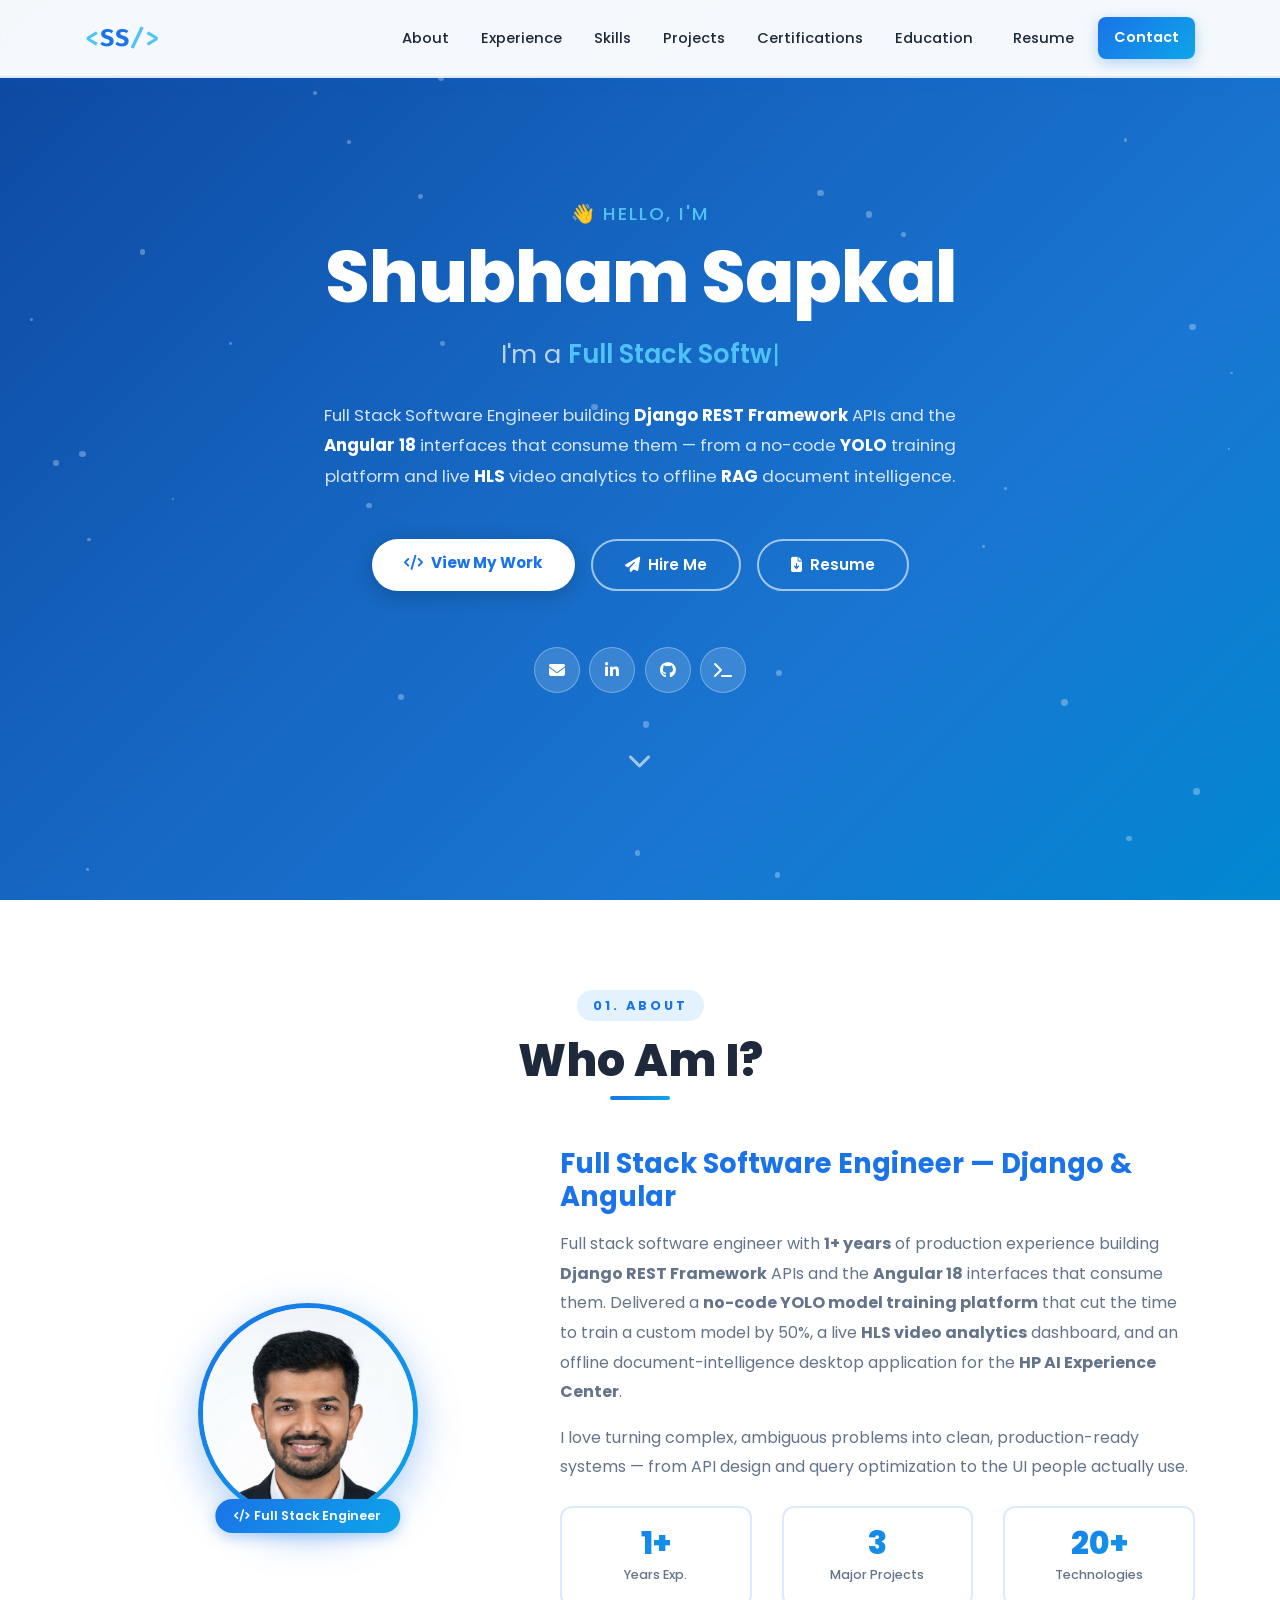
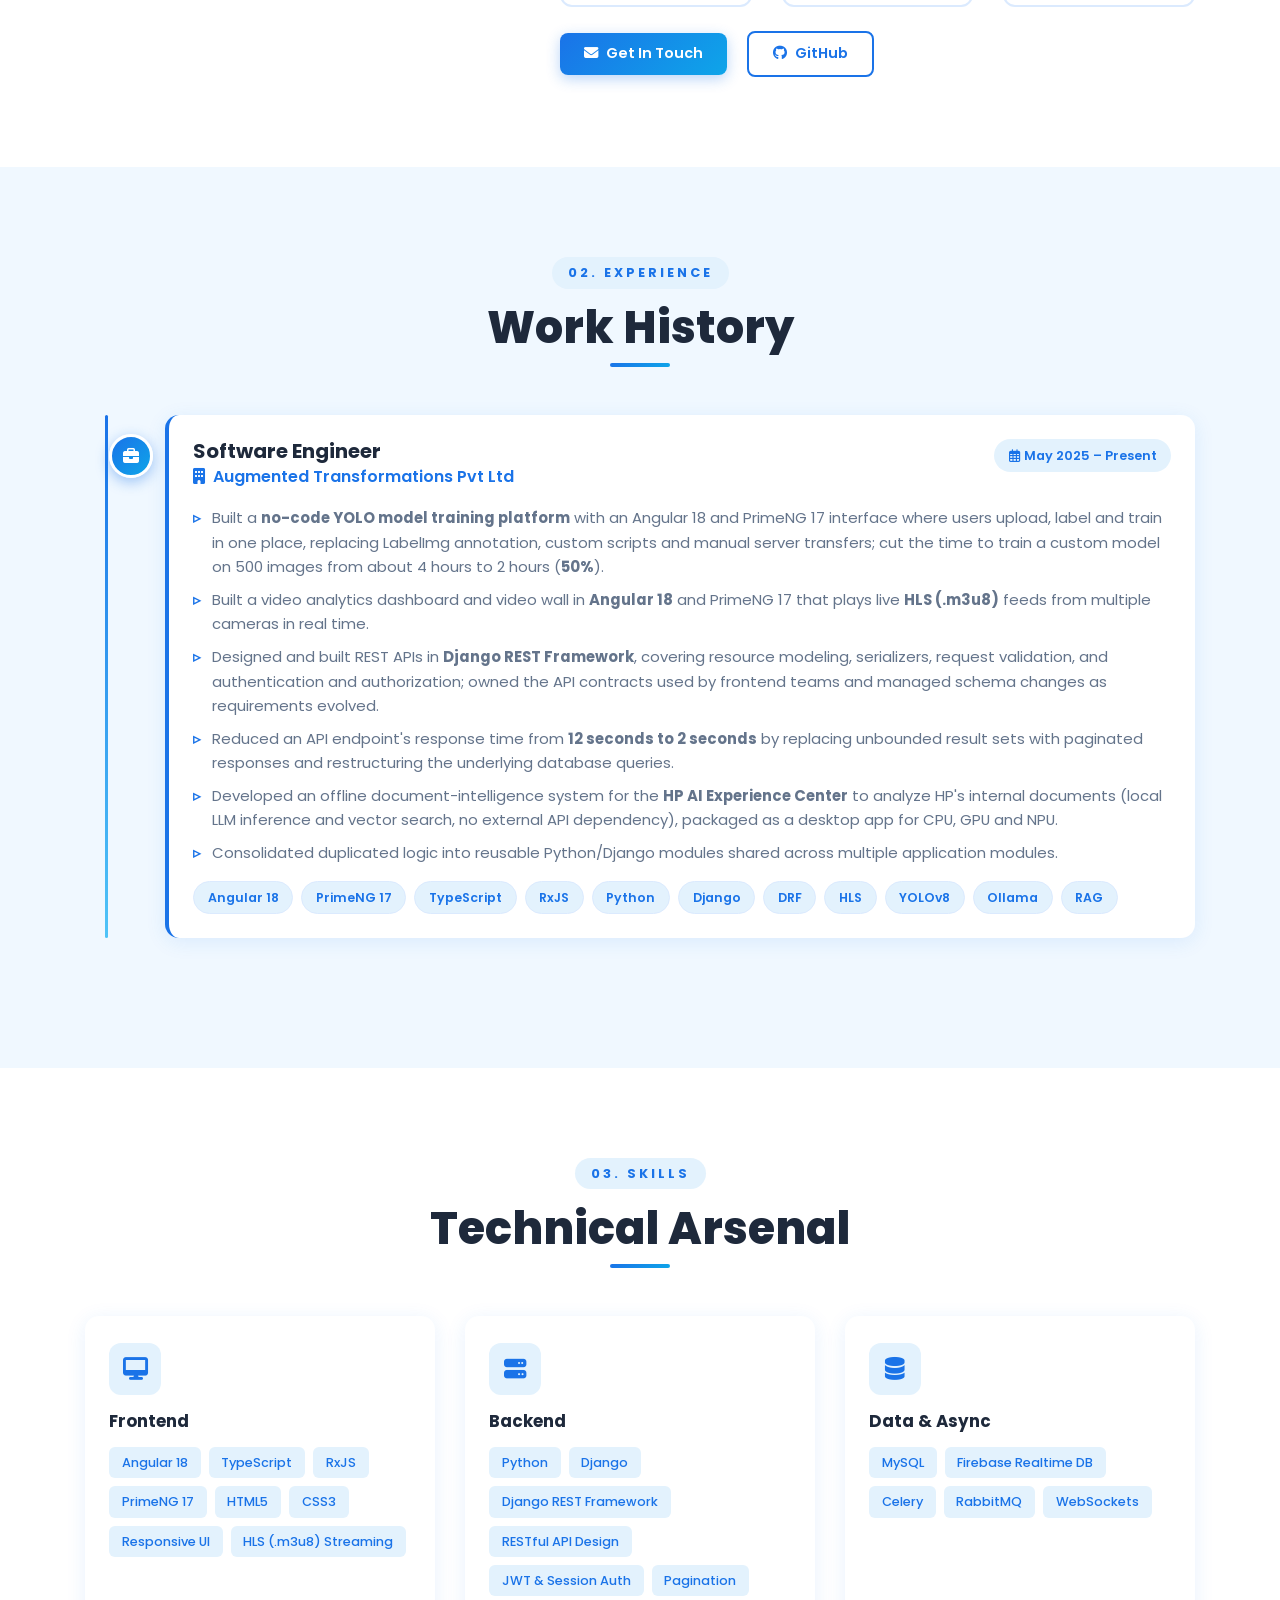
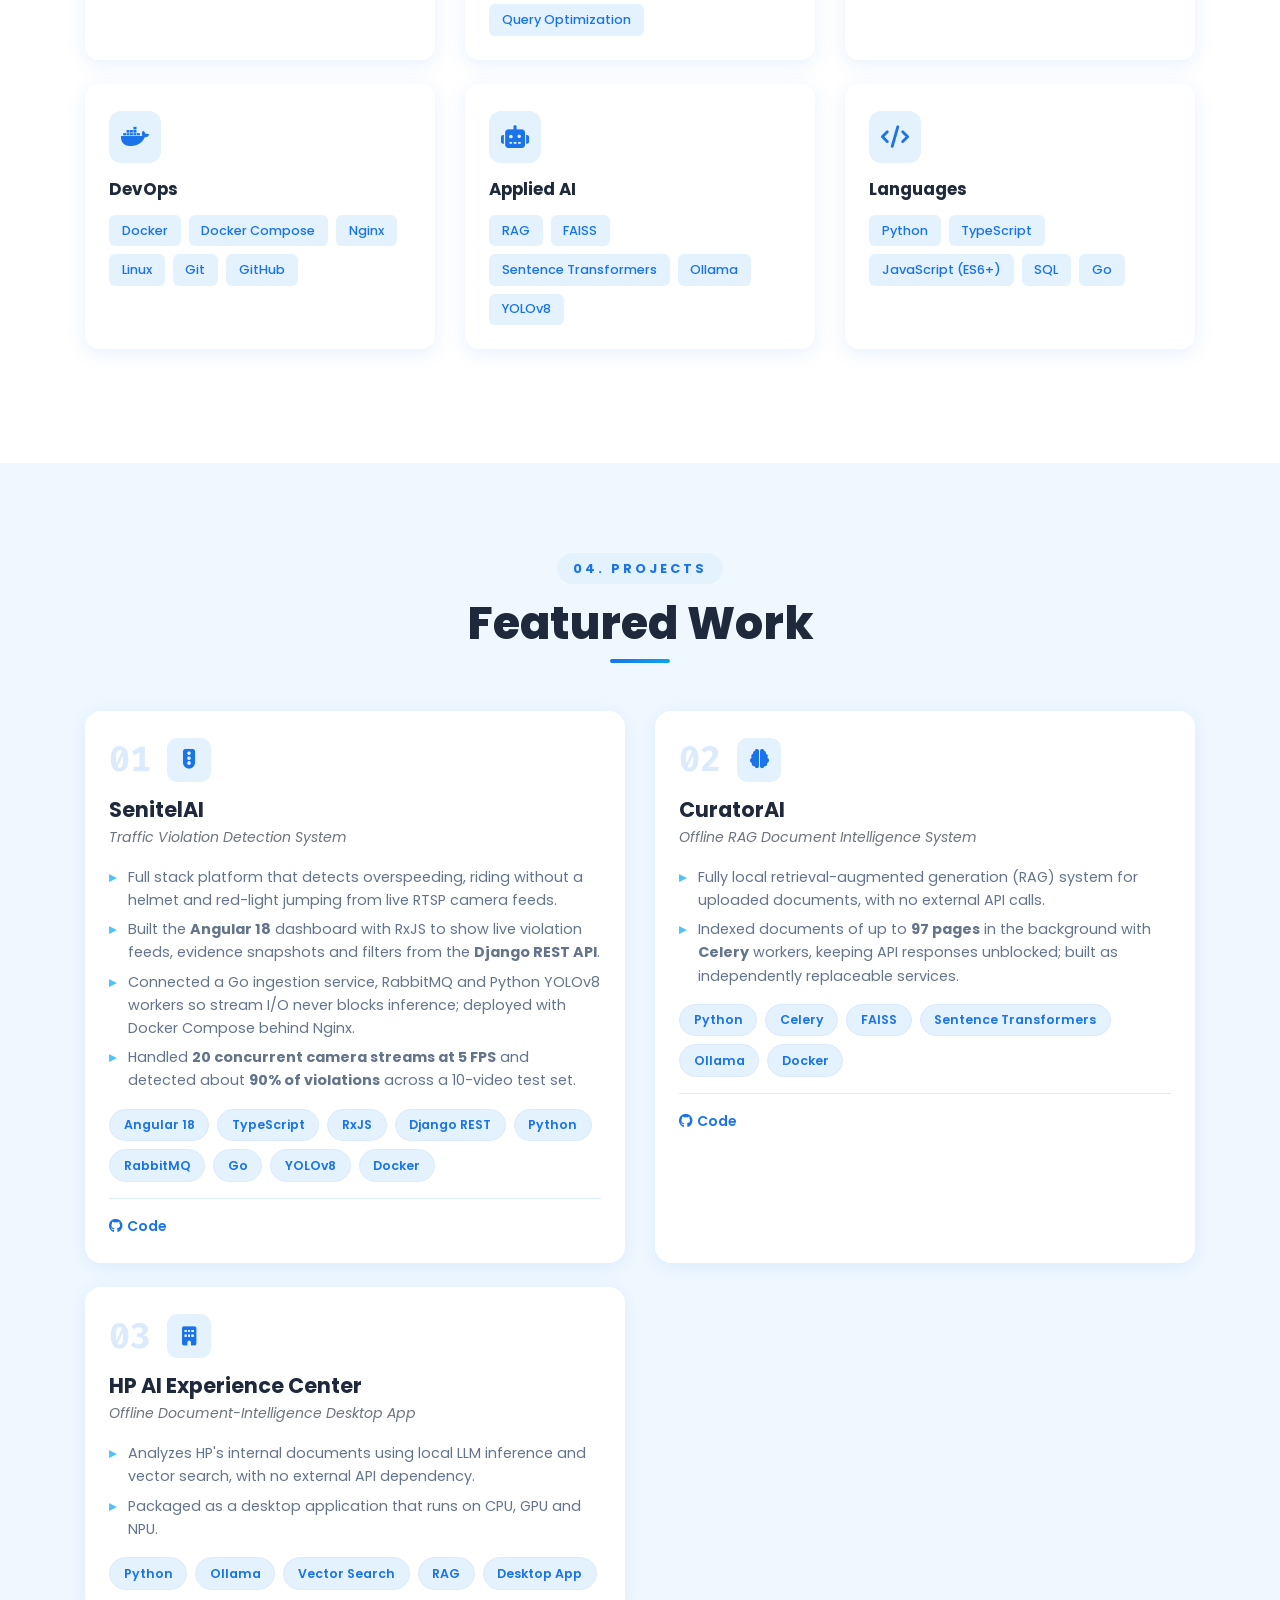
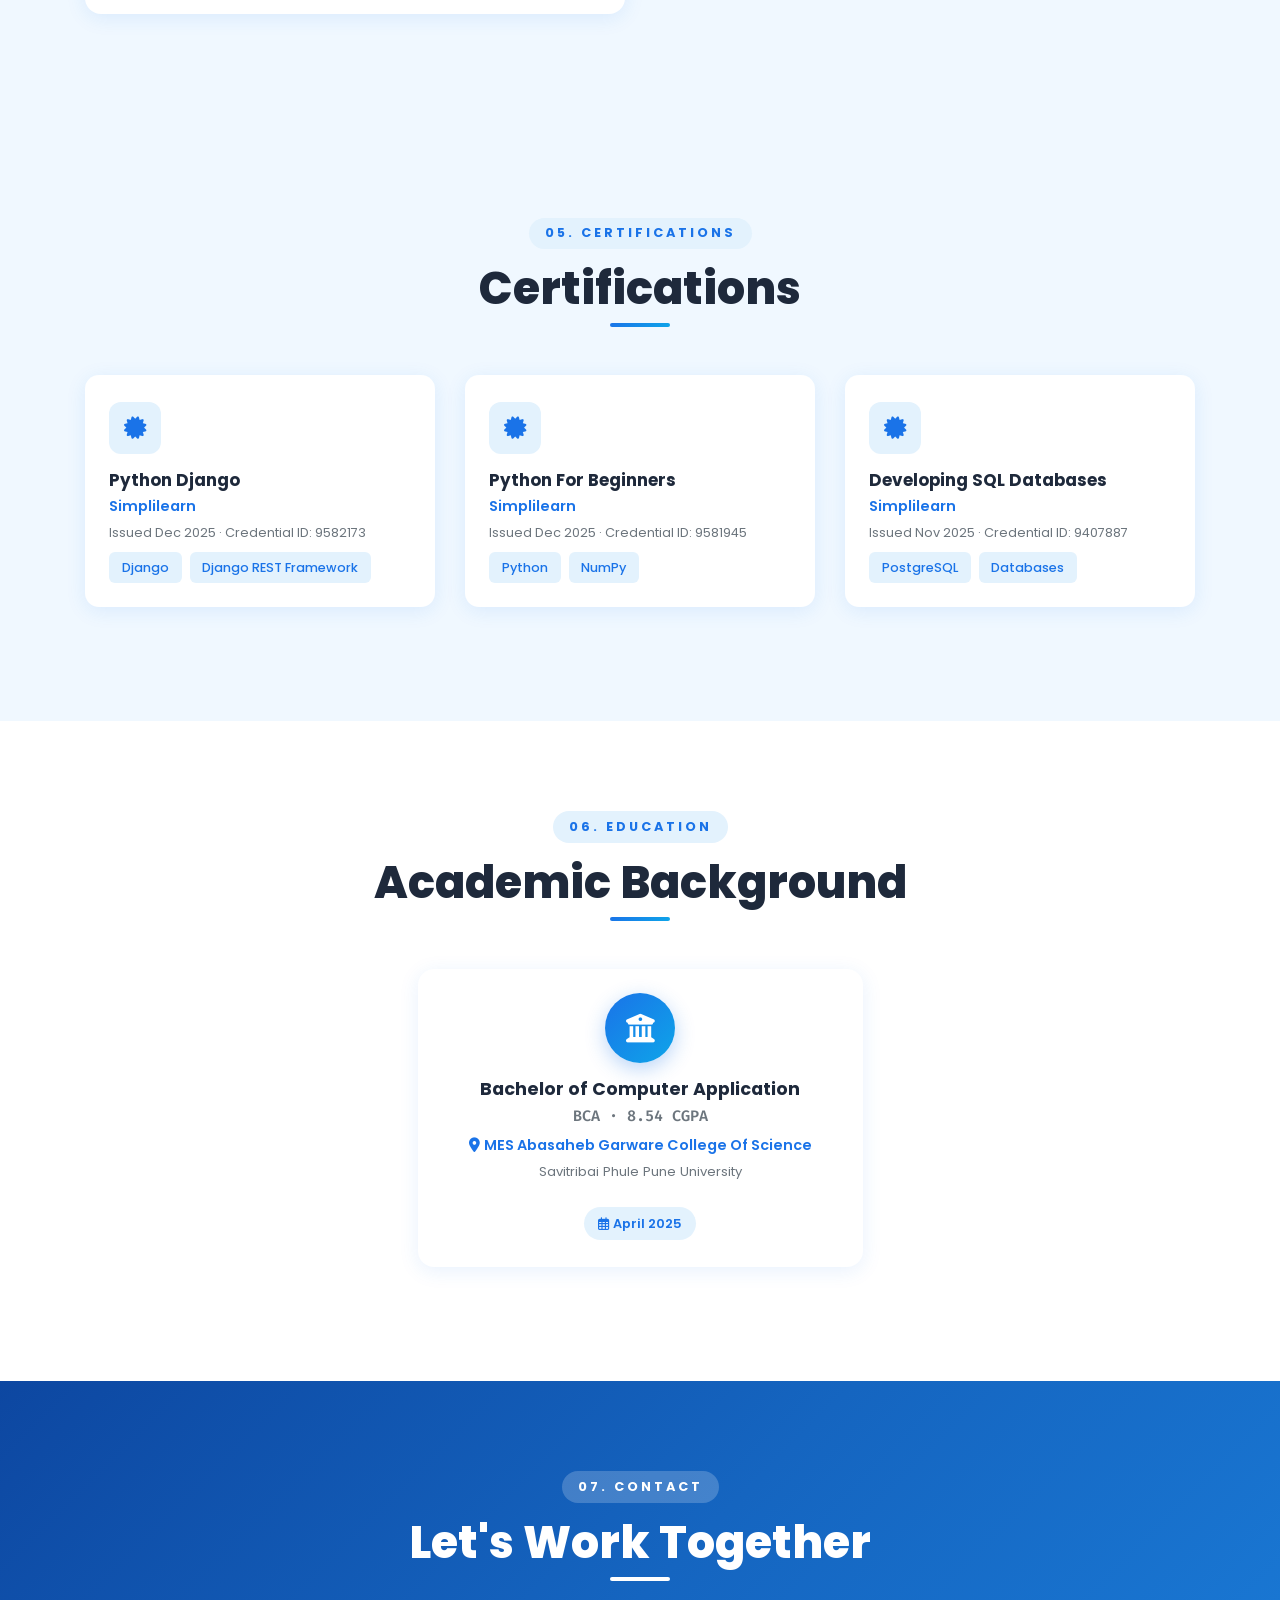
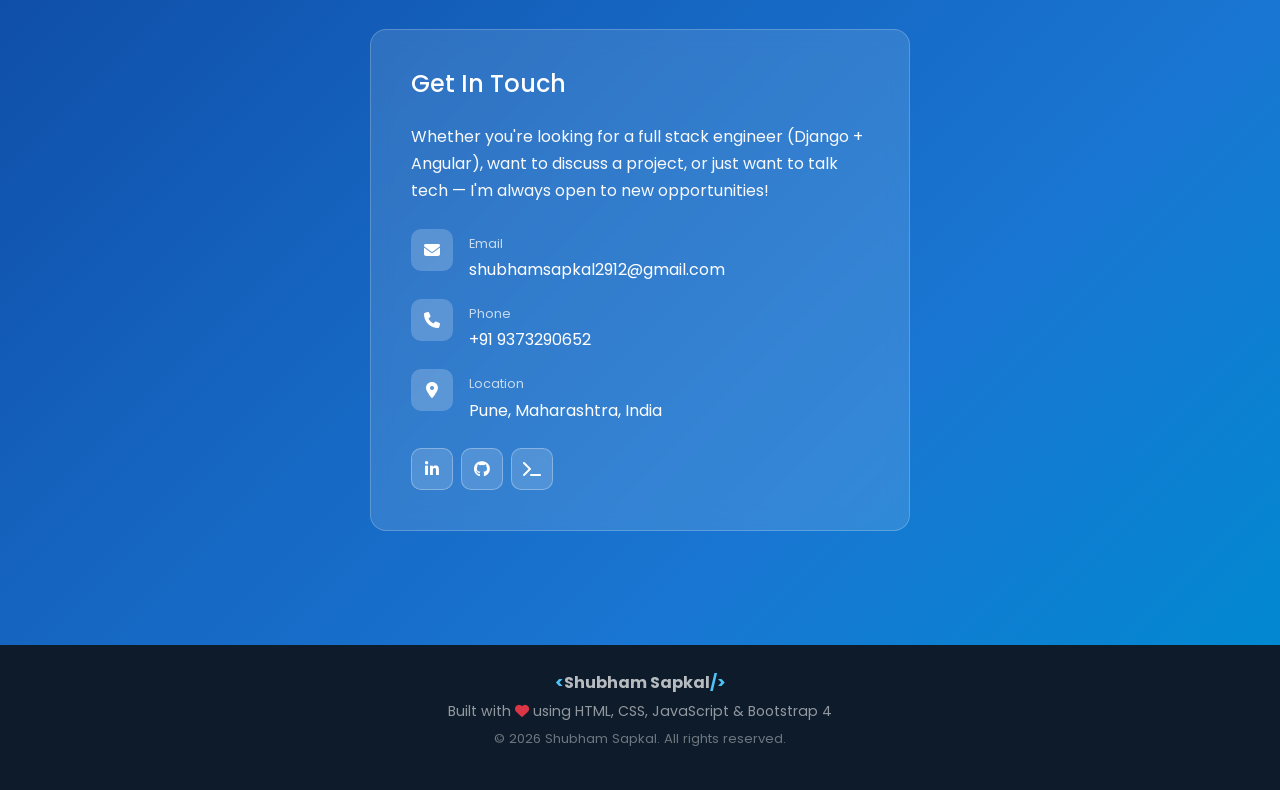
==== commit b00a3bd2: "Align portfolio with resume: full stack positioning, new projects, skills, resume download Co-Author" ====
--- a/index.html
+++ b/index.html
@@ -3,7 +3,14 @@
 <head>
   <meta charset="UTF-8"/>
   <meta name="viewport" content="width=device-width, initial-scale=1.0"/>
-  <title>Shubham Sapkal | Software Engineer - Backend &amp; Applied AI</title>
+  <title>Shubham Sapkal | Full Stack Software Engineer - Django &amp; Angular</title>
+  <meta name="description" content="Shubham Sapkal - Full Stack Software Engineer (Django REST Framework, Angular 18, TypeScript, Python) in Pune. Built a no-code YOLO training platform, live HLS video analytics and offline RAG systems."/>
+  <meta property="og:type" content="website"/>
+  <meta property="og:title" content="Shubham Sapkal | Full Stack Software Engineer"/>
+  <meta property="og:description" content="Django REST Framework + Angular 18 engineer building no-code YOLO training, live HLS video analytics and offline document-intelligence systems."/>
+  <meta property="og:url" content="https://www.shubhamsapkal.space"/>
+  <meta property="og:image" content="https://www.shubhamsapkal.space/photo.jpg"/>
+  <meta name="twitter:card" content="summary"/>
   <link rel="icon" type="image/svg+xml" href="favicon.svg"/>
   <link rel="stylesheet" href="https://stackpath.bootstrapcdn.com/bootstrap/4.5.2/css/bootstrap.min.css"/>
   <link rel="stylesheet" href="https://cdnjs.cloudflare.com/ajax/libs/font-awesome/6.4.0/css/all.min.css"/>
@@ -29,6 +36,7 @@
         <li class="nav-item"><a class="nav-link" href="#projects">Projects</a></li>
         <li class="nav-item"><a class="nav-link" href="#certifications">Certifications</a></li>
         <li class="nav-item"><a class="nav-link" href="#education">Education</a></li>
+        <li class="nav-item ml-2"><a class="nav-link" href="Shubham_Sapkal_Resume.pdf" target="_blank">Resume</a></li>
         <li class="nav-item ml-2"><a class="btn btn-primary-custom btn-sm px-3" href="#contact">Contact</a></li>
       </ul>
     </div>
@@ -45,13 +53,14 @@
       <span class="typing-label">I'm a </span><span id="typingText"></span><span class="cursor-blink">|</span>
     </div>
     <p class="hero-desc mx-auto mb-5">
-      Software Engineer specializing in <strong>Python</strong>, <strong>Django</strong> &amp; <strong>REST APIs</strong>, with applied AI
-      experience across <strong>RAG/LLM</strong> systems and <strong>Computer Vision</strong> pipelines — building distributed,
-      containerized backend systems that scale.
+      Full Stack Software Engineer building <strong>Django REST Framework</strong> APIs and the <strong>Angular 18</strong>
+      interfaces that consume them — from a no-code <strong>YOLO</strong> training platform and live <strong>HLS</strong> video analytics
+      to offline <strong>RAG</strong> document intelligence.
     </p>
     <div class="d-flex justify-content-center flex-wrap mb-5">
       <a href="#projects" class="btn btn-hero-primary mr-3 mb-2"><i class="fas fa-code mr-2"></i>View My Work</a>
-      <a href="#contact" class="btn btn-hero-outline mb-2"><i class="fas fa-paper-plane mr-2"></i>Hire Me</a>
+      <a href="#contact" class="btn btn-hero-outline mr-3 mb-2"><i class="fas fa-paper-plane mr-2"></i>Hire Me</a>
+      <a href="Shubham_Sapkal_Resume.pdf" target="_blank" class="btn btn-hero-outline mb-2"><i class="fas fa-file-download mr-2"></i>Resume</a>
     </div>
     <div class="hero-socials d-flex justify-content-center">
       <a href="mailto:shubhamsapkal2912@gmail.com" class="social-btn" title="Email"><i class="fas fa-envelope"></i></a>
@@ -77,17 +86,17 @@
           <div class="avatar-ring">
             <div class="avatar-inner"><img src="photo.jpg" alt="Shubham Sapkal" class="avatar-photo"/></div>
           </div>
-          <div class="avatar-badge"><i class="fas fa-code mr-1"></i>Backend &amp; Applied AI Engineer</div>
+          <div class="avatar-badge"><i class="fas fa-code mr-1"></i>Full Stack Engineer</div>
         </div>
       </div>
       <div class="col-lg-7">
-        <h3 class="about-heading mb-3">Software Engineer — Backend &amp; Applied AI</h3>
-        <p class="about-text">Software Engineer with <strong>1.3+ years</strong> of experience building REST APIs, event-driven backend services, and distributed systems in <strong>Python</strong> and <strong>Django</strong>. Skilled in containerized deployment (Docker, Nginx), asynchronous messaging (RabbitMQ), and applied AI — including computer-vision pipelines (YOLOv8, OpenCV) and offline Retrieval-Augmented Generation systems (Sentence Transformers, Ollama, vector search).</p>
-        <p class="about-text">I delivered a fully offline document-intelligence system demonstrated live to enterprise stakeholders at the <strong>HP AI Experience Center</strong>. I love turning complex, ambiguous problems into elegant, production-ready systems.</p>
+        <h3 class="about-heading mb-3">Full Stack Software Engineer — Django &amp; Angular</h3>
+        <p class="about-text">Full stack software engineer with <strong>1+ years</strong> of production experience building <strong>Django REST Framework</strong> APIs and the <strong>Angular 18</strong> interfaces that consume them. Delivered a <strong>no-code YOLO model training platform</strong> that cut the time to train a custom model by 50%, a live <strong>HLS video analytics</strong> dashboard, and an offline document-intelligence desktop application for the <strong>HP AI Experience Center</strong>.</p>
+        <p class="about-text">I love turning complex, ambiguous problems into clean, production-ready systems — from API design and query optimization to the UI people actually use.</p>
         <div class="row mt-4">
-          <div class="col-4 text-center"><div class="stat-card"><div class="stat-number">1.3+</div><div class="stat-label">Years Exp.</div></div></div>
-          <div class="col-4 text-center"><div class="stat-card"><div class="stat-number">4+</div><div class="stat-label">Projects</div></div></div>
-          <div class="col-4 text-center"><div class="stat-card"><div class="stat-number">15+</div><div class="stat-label">Technologies</div></div></div>
+          <div class="col-4 text-center"><div class="stat-card"><div class="stat-number">1+</div><div class="stat-label">Years Exp.</div></div></div>
+          <div class="col-4 text-center"><div class="stat-card"><div class="stat-number">3</div><div class="stat-label">Major Projects</div></div></div>
+          <div class="col-4 text-center"><div class="stat-card"><div class="stat-number">20+</div><div class="stat-label">Technologies</div></div></div>
         </div>
         <div class="mt-4">
           <a href="mailto:shubhamsapkal2912@gmail.com" class="btn btn-primary-custom mr-3"><i class="fas fa-envelope mr-2"></i>Get In Touch</a>
@@ -120,44 +129,19 @@
               <span class="badge-date"><i class="far fa-calendar-alt mr-1"></i>May 2025 – Present</span>
             </div>
             <ul class="exp-list mt-3">
-              <li>Architected and delivered RESTful APIs and reusable Python/Django modules across multiple application modules, cutting feature-delivery time by <strong>~30%</strong>.</li>
-              <li>Diagnosed and resolved a critical API performance bottleneck by redesigning query structure and database interaction patterns, reducing response time from 12s to 2s (<strong>83% improvement</strong>).</li>
-              <li>Standardized Docker-based deployment workflows and Nginx reverse-proxy configuration across development and production environments, cutting environment-setup time by <strong>~70%</strong>.</li>
-              <li>Optimized SQL queries and indexing strategy for large-scale operational datasets, improving retrieval performance by <strong>~40%</strong> during high-volume processing.</li>
-              <li>Automated recurring data-processing workflows and backend utilities, cutting manual operational effort by <strong>~50%</strong>.</li>
-              <li>Trained and fine-tuned OpenCV/YOLOv8 computer-vision pipelines for dataset preparation, model training, and evaluation, improving model accuracy by <strong>12–15%</strong>.</li>
-              <li>Built and deployed a fully offline, local-LLM document-intelligence pipeline (Sentence Transformers + Ollama + vector search) with no external API dependency — demonstrated live at the HP AI Experience Center.</li>
+              <li>Built a <strong>no-code YOLO model training platform</strong> with an Angular 18 and PrimeNG 17 interface where users upload, label and train in one place, replacing LabelImg annotation, custom scripts and manual server transfers; cut the time to train a custom model on 500 images from about 4 hours to 2 hours (<strong>50%</strong>).</li>
+              <li>Built a video analytics dashboard and video wall in <strong>Angular 18</strong> and PrimeNG 17 that plays live <strong>HLS (.m3u8)</strong> feeds from multiple cameras in real time.</li>
+              <li>Designed and built REST APIs in <strong>Django REST Framework</strong>, covering resource modeling, serializers, request validation, and authentication and authorization; owned the API contracts used by frontend teams and managed schema changes as requirements evolved.</li>
+              <li>Reduced an API endpoint's response time from <strong>12 seconds to 2 seconds</strong> by replacing unbounded result sets with paginated responses and restructuring the underlying database queries.</li>
+              <li>Developed an offline document-intelligence system for the <strong>HP AI Experience Center</strong> to analyze HP's internal documents (local LLM inference and vector search, no external API dependency), packaged as a desktop app for CPU, GPU and NPU.</li>
+              <li>Consolidated duplicated logic into reusable Python/Django modules shared across multiple application modules.</li>
             </ul>
             <div class="tech-pills mt-3">
-              <span>Python</span><span>Django</span><span>DRF</span><span>Docker</span><span>Nginx</span><span>RabbitMQ</span><span>MySQL</span><span>YOLOv8</span><span>OpenCV</span><span>Ollama</span><span>RAG</span>
+              <span>Angular 18</span><span>PrimeNG 17</span><span>TypeScript</span><span>RxJS</span><span>Python</span><span>Django</span><span>DRF</span><span>HLS</span><span>YOLOv8</span><span>Ollama</span><span>RAG</span>
             </div>
           </div>
         </div>
       </div>
-      <!-- Job 2 -->
-      <!-- <div class="timeline-item animate-on-scroll">
-        <div class="timeline-dot"><i class="fas fa-laptop-code"></i></div>
-        <div class="timeline-card card border-0 shadow-sm">
-          <div class="card-body p-4">
-            <div class="d-flex flex-wrap justify-content-between align-items-start mb-2">
-              <div>
-                <h4 class="exp-title mb-1">Java Full Stack Developer Intern</h4>
-                <h5 class="exp-company mb-1"><i class="fas fa-building mr-2"></i>ThinkQuotient Software Pvt. Ltd.</h5>
-              </div>
-              <span class="badge-date"><i class="far fa-calendar-alt mr-1"></i>Dec 2024 – May 2025</span>
-            </div>
-            <ul class="exp-list mt-3">
-              <li>Built and optimized <strong>3+ enterprise web modules</strong>, improving application performance by ~20%.</li>
-              <li>Developed backend services using Core Java, JDBC, and MySQL with dynamic Angular frontend components.</li>
-              <li>Refactored Angular services and components, reducing load times by <strong>30%</strong>.</li>
-              <li>Worked in agile sprints delivering scalable and maintainable code.</li>
-            </ul>
-            <div class="tech-pills mt-3">
-              <span>Core Java</span><span>Angular</span><span>MySQL</span><span>JDBC</span><span>Agile</span>
-            </div>
-          </div>
-        </div>
-      </div> -->
     </div>
   </div>
 </section>
@@ -173,65 +157,44 @@
     <div class="row">
       <div class="col-md-6 col-lg-4 mb-4 animate-on-scroll">
         <div class="skill-card card border-0 shadow-sm h-100"><div class="card-body p-4">
+          <div class="skill-icon-wrap mb-3"><i class="fas fa-desktop"></i></div>
+          <h5 class="skill-card-title">Frontend</h5>
+          <div class="skill-tags"><span>Angular 18</span><span>TypeScript</span><span>RxJS</span><span>PrimeNG 17</span><span>HTML5</span><span>CSS3</span><span>Responsive UI</span><span>HLS (.m3u8) Streaming</span></div>
+        </div></div>
+      </div>
+      <div class="col-md-6 col-lg-4 mb-4 animate-on-scroll">
+        <div class="skill-card card border-0 shadow-sm h-100"><div class="card-body p-4">
+          <div class="skill-icon-wrap mb-3"><i class="fas fa-server"></i></div>
+          <h5 class="skill-card-title">Backend</h5>
+          <div class="skill-tags"><span>Python</span><span>Django</span><span>Django REST Framework</span><span>RESTful API Design</span><span>JWT &amp; Session Auth</span><span>Pagination</span><span>Query Optimization</span></div>
+        </div></div>
+      </div>
+      <div class="col-md-6 col-lg-4 mb-4 animate-on-scroll">
+        <div class="skill-card card border-0 shadow-sm h-100"><div class="card-body p-4">
+          <div class="skill-icon-wrap mb-3"><i class="fas fa-database"></i></div>
+          <h5 class="skill-card-title">Data &amp; Async</h5>
+          <div class="skill-tags"><span>MySQL</span><span>Firebase Realtime DB</span><span>Celery</span><span>RabbitMQ</span><span>WebSockets</span></div>
+        </div></div>
+      </div>
+      <div class="col-md-6 col-lg-4 mb-4 animate-on-scroll">
+        <div class="skill-card card border-0 shadow-sm h-100"><div class="card-body p-4">
+          <div class="skill-icon-wrap mb-3"><i class="fab fa-docker"></i></div>
+          <h5 class="skill-card-title">DevOps</h5>
+          <div class="skill-tags"><span>Docker</span><span>Docker Compose</span><span>Nginx</span><span>Linux</span><span>Git</span><span>GitHub</span></div>
+        </div></div>
+      </div>
+      <div class="col-md-6 col-lg-4 mb-4 animate-on-scroll">
+        <div class="skill-card card border-0 shadow-sm h-100"><div class="card-body p-4">
+          <div class="skill-icon-wrap mb-3"><i class="fas fa-robot"></i></div>
+          <h5 class="skill-card-title">Applied AI</h5>
+          <div class="skill-tags"><span>RAG</span><span>FAISS</span><span>Sentence Transformers</span><span>Ollama</span><span>YOLOv8</span></div>
+        </div></div>
+      </div>
+      <div class="col-md-6 col-lg-4 mb-4 animate-on-scroll">
+        <div class="skill-card card border-0 shadow-sm h-100"><div class="card-body p-4">
           <div class="skill-icon-wrap mb-3"><i class="fas fa-code"></i></div>
           <h5 class="skill-card-title">Languages</h5>
-          <div class="skill-tags"><span>Python</span><span>SQL</span><span>Java</span><span>C</span></div>
-        </div></div>
-      </div>
-      <div class="col-md-6 col-lg-4 mb-4 animate-on-scroll">
-        <div class="skill-card card border-0 shadow-sm h-100"><div class="card-body p-4">
-          <div class="skill-icon-wrap mb-3"><i class="fas fa-server"></i></div>
-          <h5 class="skill-card-title">Backend &amp; APIs</h5>
-          <div class="skill-tags"><span>Django</span><span>Django REST Framework</span><span>RESTful API Design</span><span>Auth &amp; Authorization</span></div>
-        </div></div>
-      </div>
-      <div class="col-md-6 col-lg-4 mb-4 animate-on-scroll">
-        <div class="skill-card card border-0 shadow-sm h-100"><div class="card-body p-4">
-          <div class="skill-icon-wrap mb-3"><i class="fas fa-database"></i></div>
-          <h5 class="skill-card-title">Databases</h5>
-          <div class="skill-tags"><span>MySQL</span><span>Firebase Realtime DB</span><span>Query Optimization</span><span>Indexing</span></div>
-        </div></div>
-      </div>
-      <div class="col-md-6 col-lg-4 mb-4 animate-on-scroll">
-        <div class="skill-card card border-0 shadow-sm h-100"><div class="card-body p-4">
-          <div class="skill-icon-wrap mb-3"><i class="fas fa-sitemap"></i></div>
-          <h5 class="skill-card-title">Distributed &amp; Real-Time Systems</h5>
-          <div class="skill-tags"><span>RabbitMQ</span><span>WebSockets</span><span>Event-Driven Arch.</span><span>Async Processing</span></div>
-        </div></div>
-      </div>
-      <div class="col-md-6 col-lg-4 mb-4 animate-on-scroll">
-        <div class="skill-card card border-0 shadow-sm h-100"><div class="card-body p-4">
-          <div class="skill-icon-wrap mb-3"><i class="fas fa-robot"></i></div>
-          <h5 class="skill-card-title">AI / LLM Engineering</h5>
-          <div class="skill-tags"><span>RAG</span><span>Sentence Transformers</span><span>Ollama</span><span>Vector Search</span><span>Semantic Retrieval</span></div>
-        </div></div>
-      </div>
-      <div class="col-md-6 col-lg-4 mb-4 animate-on-scroll">
-        <div class="skill-card card border-0 shadow-sm h-100"><div class="card-body p-4">
-          <div class="skill-icon-wrap mb-3"><i class="fas fa-camera"></i></div>
-          <h5 class="skill-card-title">Computer Vision</h5>
-          <div class="skill-tags"><span>OpenCV</span><span>YOLOv8</span><span>Model Training</span><span>Fine-Tuning</span><span>Evaluation</span></div>
-        </div></div>
-      </div>
-      <div class="col-md-6 col-lg-4 mb-4 animate-on-scroll">
-        <div class="skill-card card border-0 shadow-sm h-100"><div class="card-body p-4">
-          <div class="skill-icon-wrap mb-3"><i class="fab fa-docker"></i></div>
-          <h5 class="skill-card-title">DevOps &amp; Infra</h5>
-          <div class="skill-tags"><span>Docker</span><span>Nginx</span><span>Git</span><span>Linux</span><span>Containerization</span></div>
-        </div></div>
-      </div>
-      <div class="col-md-6 col-lg-4 mb-4 animate-on-scroll">
-        <div class="skill-card card border-0 shadow-sm h-100"><div class="card-body p-4">
-          <div class="skill-icon-wrap mb-3"><i class="fas fa-chart-bar"></i></div>
-          <h5 class="skill-card-title">Data Processing</h5>
-          <div class="skill-tags"><span>Pandas</span><span>NumPy</span><span>ETL Pipelines</span></div>
-        </div></div>
-      </div>
-      <div class="col-md-6 col-lg-4 mb-4 animate-on-scroll">
-        <div class="skill-card card border-0 shadow-sm h-100"><div class="card-body p-4">
-          <div class="skill-icon-wrap mb-3"><i class="fas fa-desktop"></i></div>
-          <h5 class="skill-card-title">Frontend</h5>
-          <div class="skill-tags"><span>Angular</span><span>HTML</span><span>CSS</span></div>
+          <div class="skill-tags"><span>Python</span><span>TypeScript</span><span>JavaScript (ES6+)</span><span>SQL</span><span>Go</span></div>
         </div></div>
       </div>
     </div>
@@ -247,67 +210,45 @@
       <div class="title-line mx-auto"></div>
     </div>
     <div class="row">
-      <!-- P1 -->
       <div class="col-lg-6 mb-4 animate-on-scroll">
         <div class="project-card card border-0 shadow-sm h-100"><div class="card-body p-4">
           <div class="d-flex align-items-center mb-3"><div class="proj-num">01</div><div class="proj-icon ml-3"><i class="fas fa-traffic-light"></i></div></div>
           <h4 class="proj-title">SenitelAI</h4>
-          <p class="proj-subtitle text-muted mb-3">Edge-Based Traffic Violation Detection System</p>
+          <p class="proj-subtitle text-muted mb-3">Traffic Violation Detection System</p>
           <ul class="proj-desc-list">
-            <li>Developed an edge-based traffic-monitoring and violation-detection platform processing live video streams from surveillance cameras.</li>
-            <li>Deployed vehicle detection, tracking, and traffic-event analysis pipelines using YOLOv8 and OpenCV for real-time violation identification.</li>
-            <li>Established distributed, event-driven workflows using RabbitMQ and shipped Django REST APIs with low-latency pipelines handling concurrent events and high-volume streaming data.</li>
+            <li>Full stack platform that detects overspeeding, riding without a helmet and red-light jumping from live RTSP camera feeds.</li>
+            <li>Built the <strong>Angular 18</strong> dashboard with RxJS to show live violation feeds, evidence snapshots and filters from the <strong>Django REST API</strong>.</li>
+            <li>Connected a Go ingestion service, RabbitMQ and Python YOLOv8 workers so stream I/O never blocks inference; deployed with Docker Compose behind Nginx.</li>
+            <li>Handled <strong>20 concurrent camera streams at 5 FPS</strong> and detected about <strong>90% of violations</strong> across a 10-video test set.</li>
           </ul>
-          <div class="tech-pills mt-3"><span>Python</span><span>Django</span><span>Angular</span><span>YOLOv8</span><span>OpenCV</span><span>RabbitMQ</span><span>Go</span><span>Docker</span></div>
+          <div class="tech-pills mt-3"><span>Angular 18</span><span>TypeScript</span><span>RxJS</span><span>Django REST</span><span>Python</span><span>RabbitMQ</span><span>Go</span><span>YOLOv8</span><span>Docker</span></div>
           <div class="proj-links mt-3"><a href="https://github.com/shubhamsapkal2912/SenitelAI" target="_blank" class="proj-link"><i class="fab fa-github mr-1"></i>Code</a></div>
         </div></div>
       </div>
-      <!-- P2 -->
       <div class="col-lg-6 mb-4 animate-on-scroll">
         <div class="project-card card border-0 shadow-sm h-100"><div class="card-body p-4">
           <div class="d-flex align-items-center mb-3"><div class="proj-num">02</div><div class="proj-icon ml-3"><i class="fas fa-brain"></i></div></div>
           <h4 class="proj-title">CuratorAI</h4>
           <p class="proj-subtitle text-muted mb-3">Offline RAG Document Intelligence System</p>
           <ul class="proj-desc-list">
-            <li>Constructed an end-to-end RAG pipeline — ingestion, chunking, embedding generation, vector indexing, and local LLM generation via Ollama — for offline semantic document search and Q&amp;A.</li>
-            <li>Established scalable backend workflows to process large volumes of unstructured documents while maintaining efficient retrieval performance, with zero external API dependency.</li>
-            <li>Enabled semantic search, contextual retrieval, and automated knowledge extraction using vector search and RAG architecture principles.</li>
+            <li>Fully local retrieval-augmented generation (RAG) system for uploaded documents, with no external API calls.</li>
+            <li>Indexed documents of up to <strong>97 pages</strong> in the background with <strong>Celery</strong> workers, keeping API responses unblocked; built as independently replaceable services.</li>
           </ul>
-          <div class="tech-pills mt-3"><span>Python</span><span>Sentence Transformers</span><span>Ollama</span><span>Vector Search</span></div>
+          <div class="tech-pills mt-3"><span>Python</span><span>Celery</span><span>FAISS</span><span>Sentence Transformers</span><span>Ollama</span><span>Docker</span></div>
           <div class="proj-links mt-3"><a href="https://github.com/shubhamsapkal2912/CuratorAI" target="_blank" class="proj-link"><i class="fab fa-github mr-1"></i>Code</a></div>
         </div></div>
       </div>
-      <!-- P3 -->
       <div class="col-lg-6 mb-4 animate-on-scroll">
         <div class="project-card card border-0 shadow-sm h-100"><div class="card-body p-4">
-          <div class="d-flex align-items-center mb-3"><div class="proj-num">03</div><div class="proj-icon ml-3"><i class="fas fa-university"></i></div></div>
-          <h4 class="proj-title">PlaceSync</h4>
-          <p class="proj-subtitle text-muted mb-3">Real-Time Campus Recruitment Platform</p>
+          <div class="d-flex align-items-center mb-3"><div class="proj-num">03</div><div class="proj-icon ml-3"><i class="fas fa-building"></i></div></div>
+          <h4 class="proj-title">HP AI Experience Center</h4>
+          <p class="proj-subtitle text-muted mb-3">Offline Document-Intelligence Desktop App</p>
           <ul class="proj-desc-list">
-            <li>Developed a real-time recruitment platform with admin and student interfaces.</li>
-            <li>Enabled live updates using Firebase, reducing manual coordination by <strong>80%</strong>.</li>
-            <li>Designed dynamic UI components using RecyclerView (Android).</li>
+            <li>Analyzes HP's internal documents using local LLM inference and vector search, with no external API dependency.</li>
+            <li>Packaged as a desktop application that runs on CPU, GPU and NPU.</li>
           </ul>
-          <div class="tech-pills mt-3"><span>Android</span><span>Java</span><span>Firebase Realtime DB</span><span>RecyclerView</span></div>
-          <div class="proj-links mt-3">
-            <a href="https://github.com/shubhamsapkal2912/Student" target="_blank" class="proj-link mr-3"><i class="fab fa-github mr-1"></i>Code Student</a>
-            <a href="https://github.com/shubhamsapkal2912/admin" target="_blank" class="proj-link"><i class="fas fa-file-alt mr-1"></i>Code Admin</a>
-          </div>
-        </div></div>
-      </div>
-      <!-- P4 -->
-      <div class="col-lg-6 mb-4 animate-on-scroll">
-        <div class="project-card card border-0 shadow-sm h-100"><div class="card-body p-4">
-          <div class="d-flex align-items-center mb-3"><div class="proj-num">04</div><div class="proj-icon ml-3"><i class="fab fa-twitter"></i></div></div>
-          <h4 class="proj-title">Twwitt Karo</h4>
-          <p class="proj-subtitle text-muted mb-3">A Mini Twitter Clone (Django + SQLite)</p>
-          <ul class="proj-desc-list">
-            <li>Built a full stack social media app with authentication and full CRUD features.</li>
-            <li>Designed responsive frontend and efficient backend routing with Django.</li>
-            <li>Improved usability through optimized architecture.</li>
-          </ul>
-          <div class="tech-pills mt-3"><span>Django</span><span>Python</span><span>SQLite</span><span>HTML/CSS</span></div>
-          <div class="proj-links mt-3"><a href="https://github.com/shubhamsapkal2912/Twwitt-Karo" target="_blank" class="proj-link"><i class="fab fa-github mr-1"></i>Code</a></div>
+          <div class="tech-pills mt-3"><span>Python</span><span>Ollama</span><span>Vector Search</span><span>RAG</span><span>Desktop App</span></div>
+
         </div></div>
       </div>
     </div>
@@ -389,7 +330,7 @@
       <div class="col-lg-6 mb-4 animate-on-scroll">
         <div class="contact-info-card h-100">
           <h4 class="mb-4 text-white">Get In Touch</h4>
-          <p class="text-light mb-4">Whether you're looking for a backend or applied-AI engineer, want to discuss a project, or just want to talk tech — I'm always open to new opportunities!</p>
+          <p class="text-light mb-4">Whether you're looking for a full stack engineer (Django + Angular), want to discuss a project, or just want to talk tech — I'm always open to new opportunities!</p>
           <div class="contact-detail-item">
             <div class="contact-det-icon"><i class="fas fa-envelope"></i></div>
             <div>
